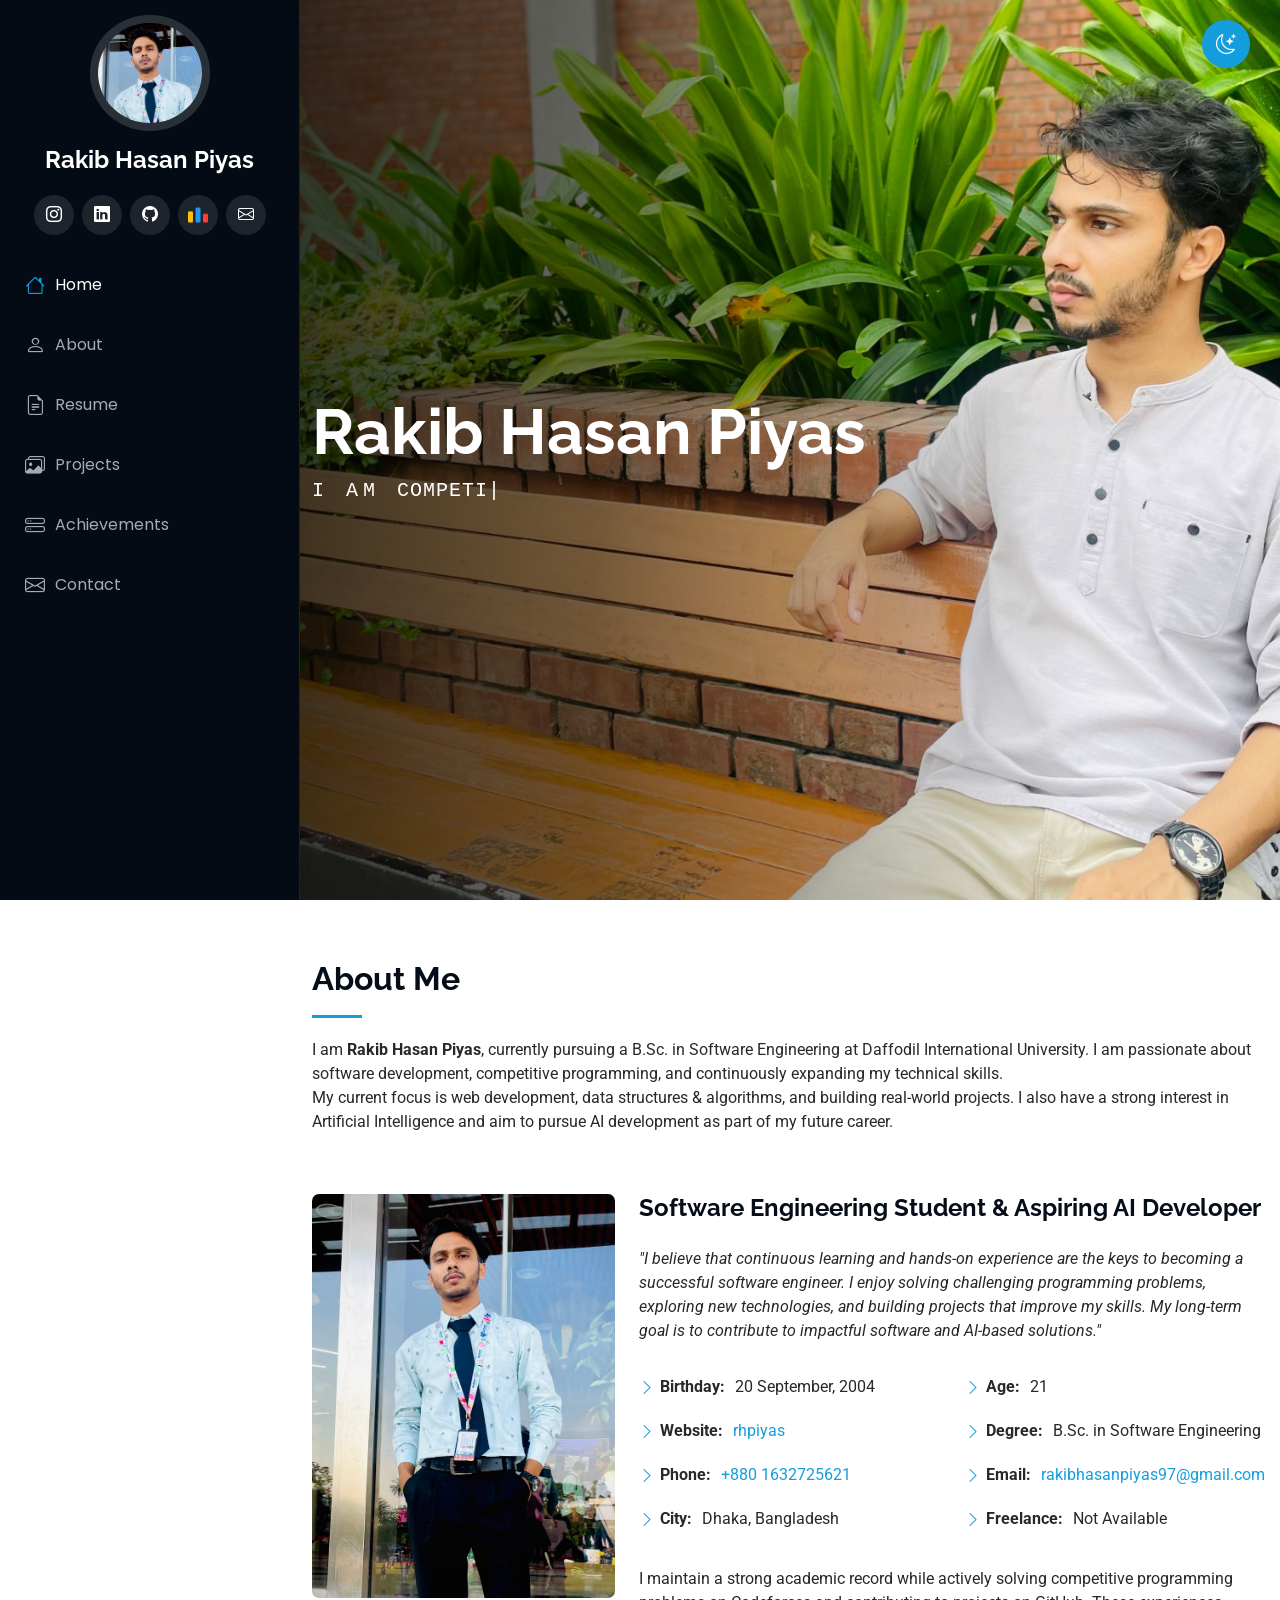
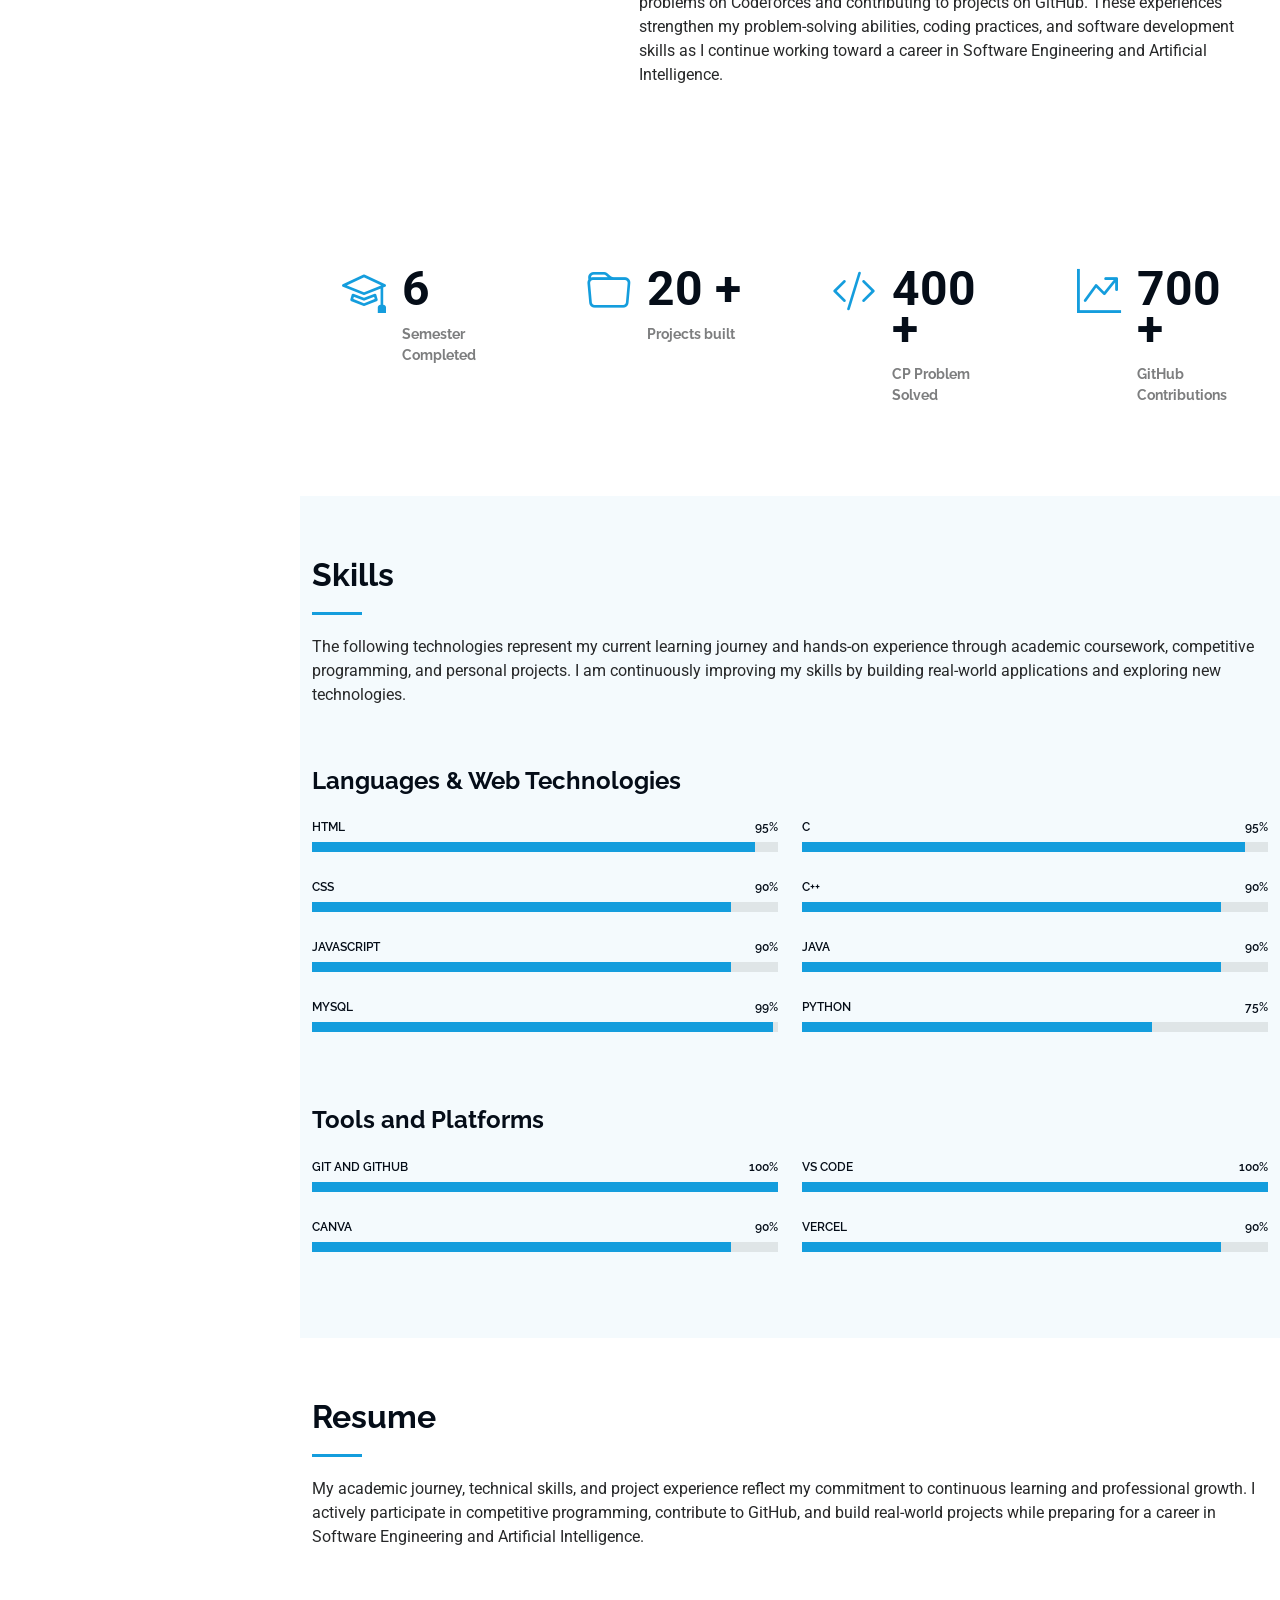
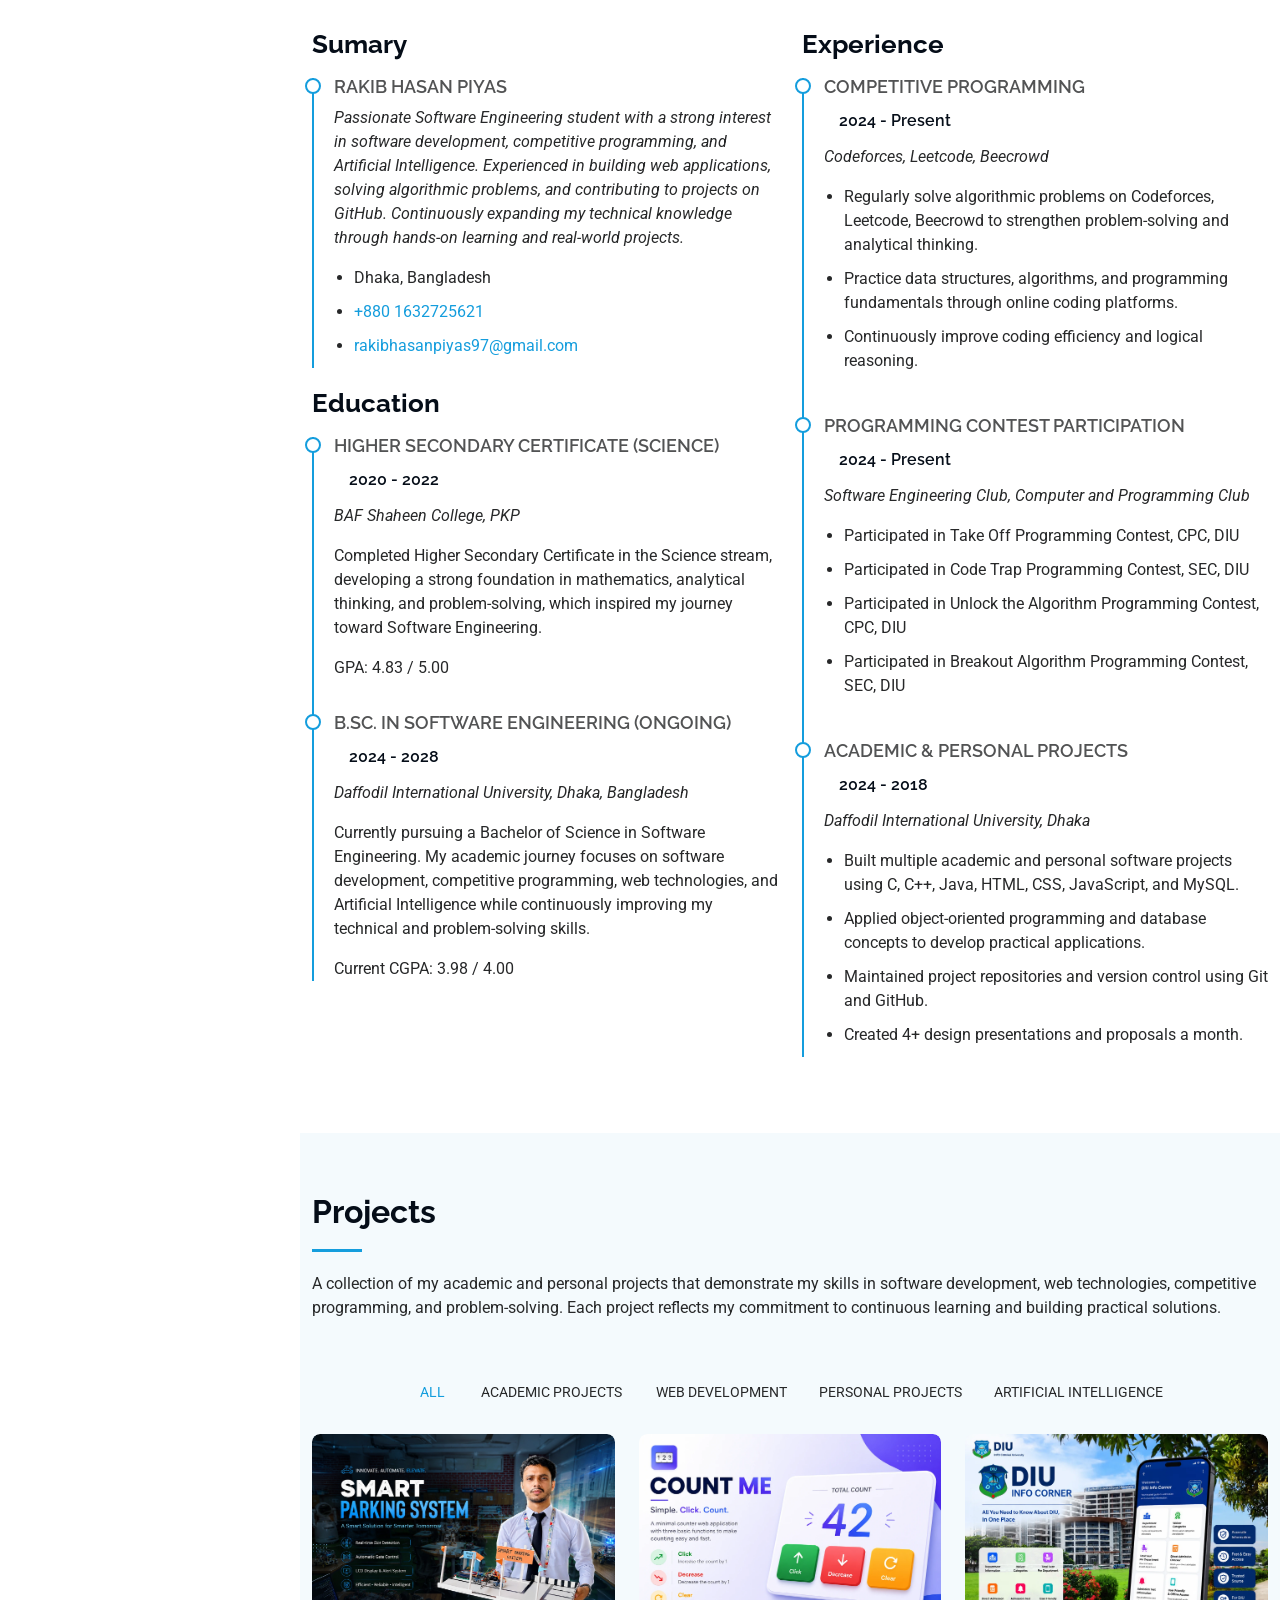
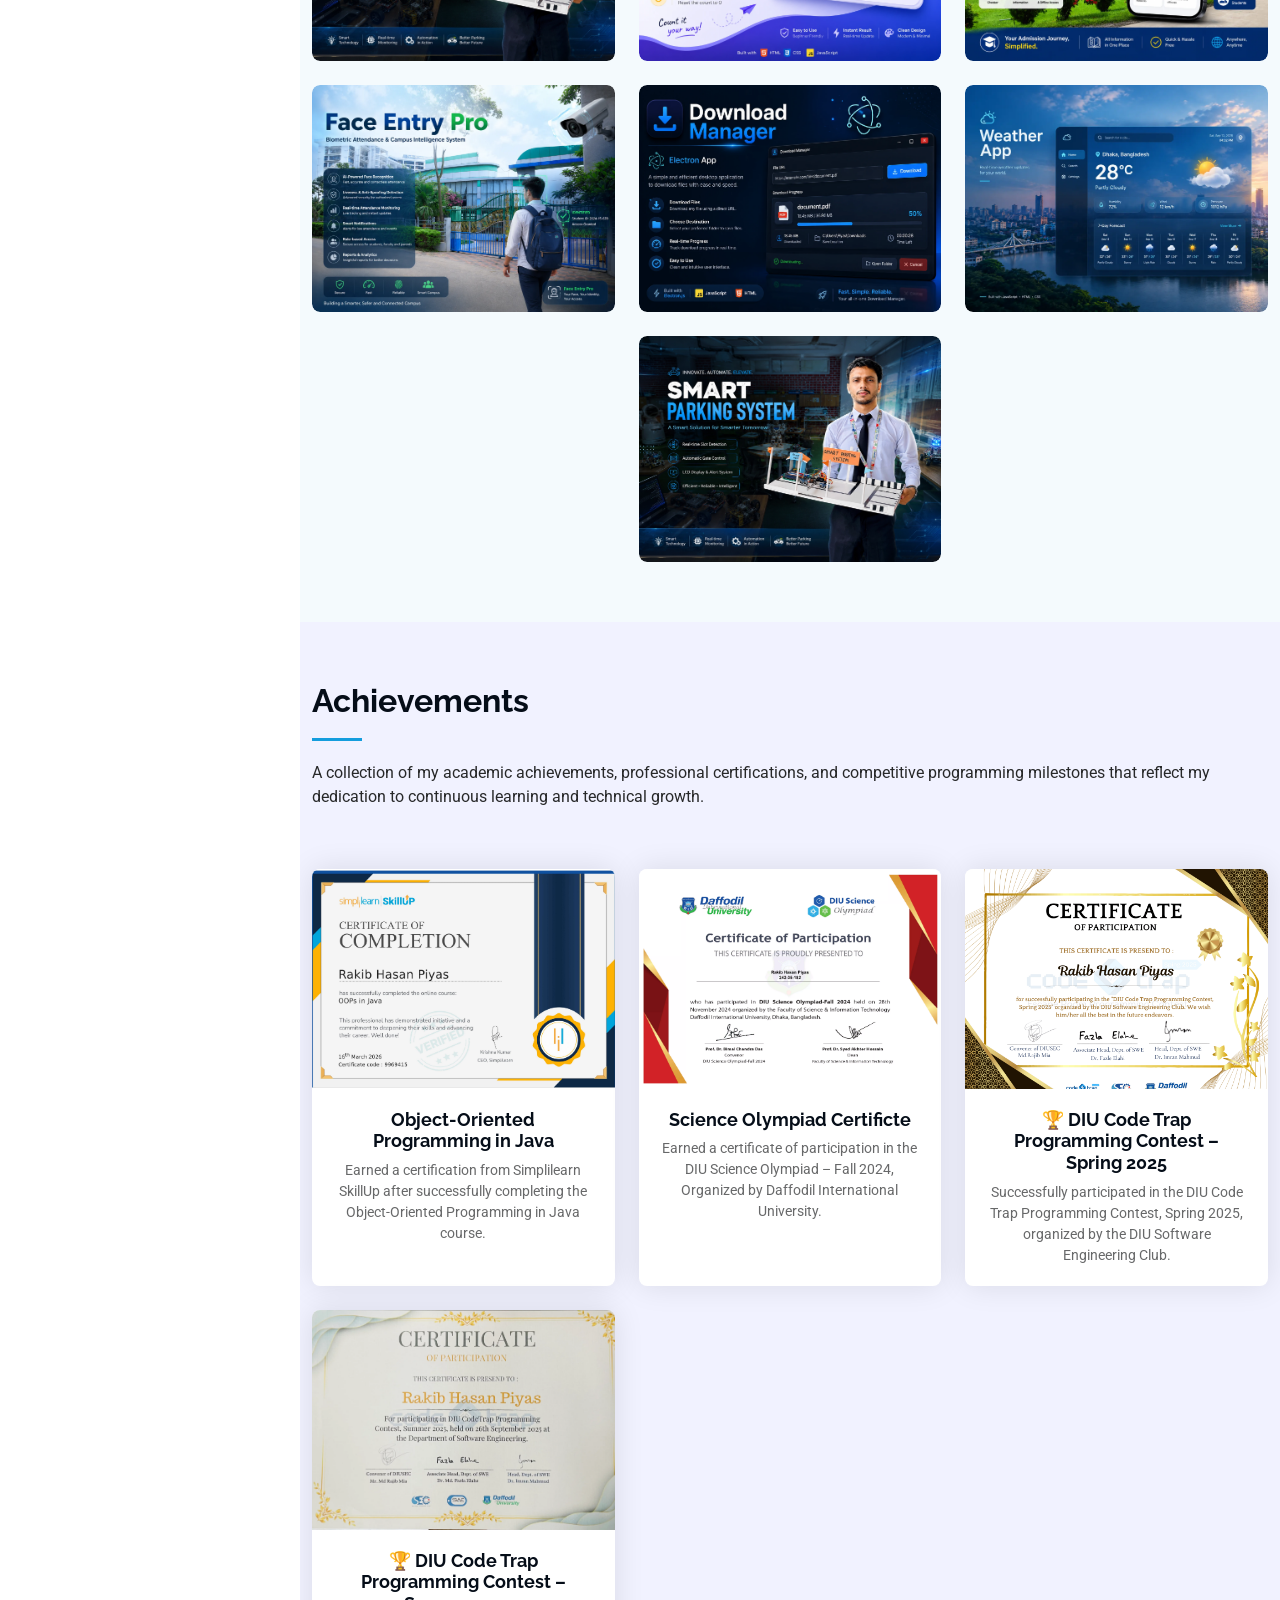
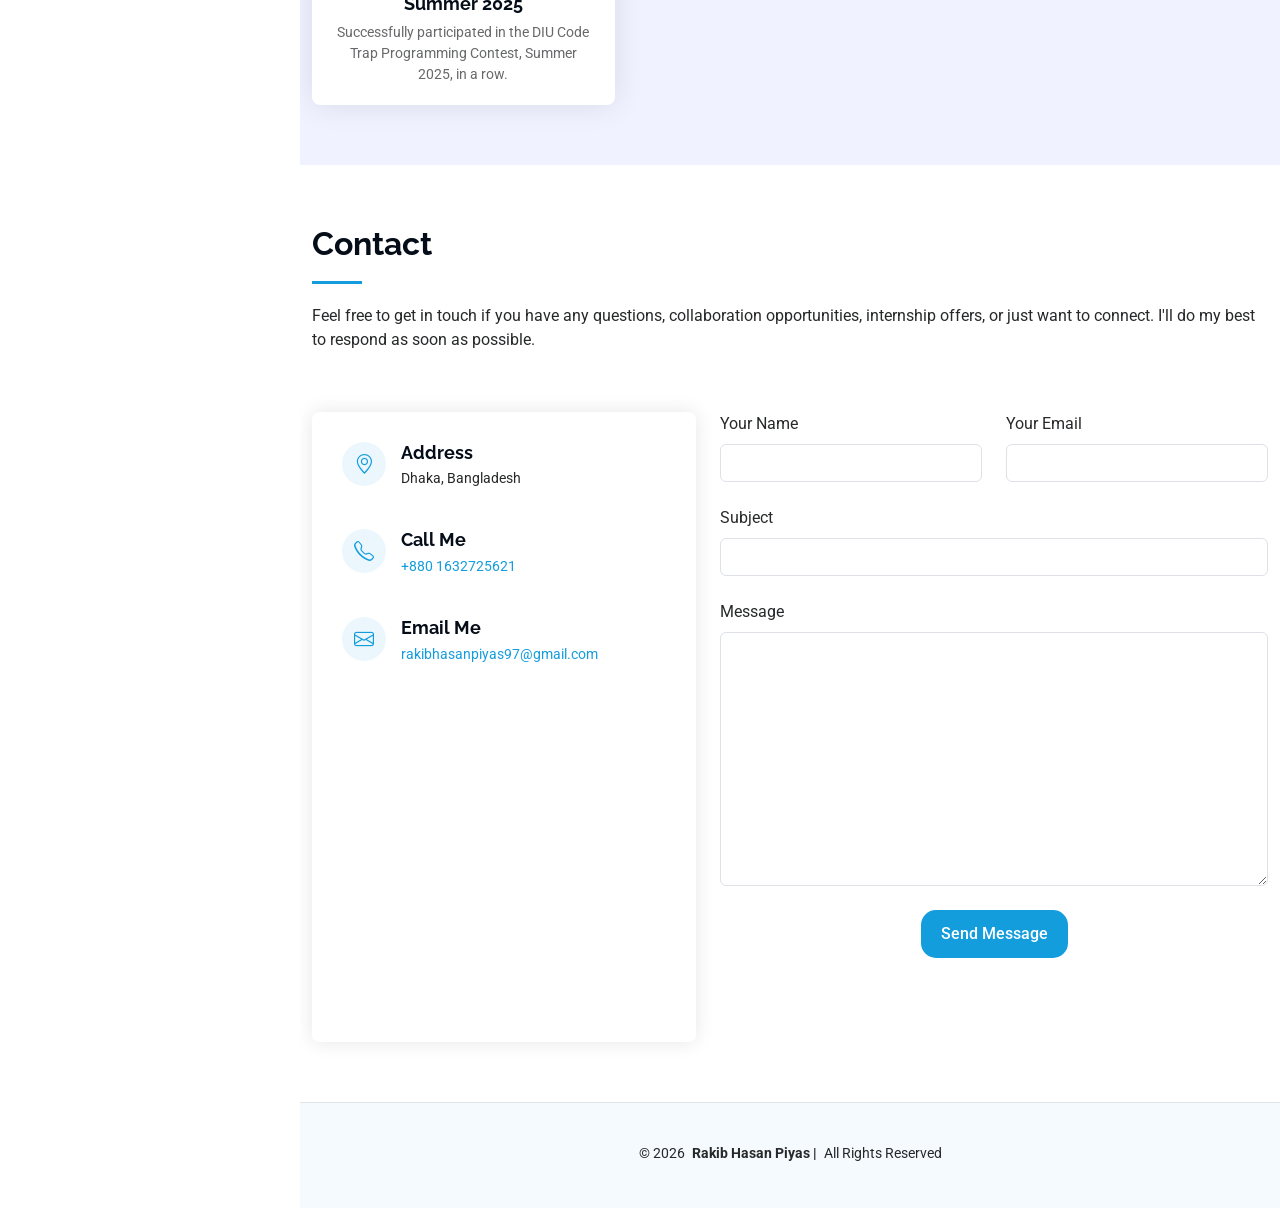
==== index.html @ 320346a6 "Added block for amar pashe project" ====
<!DOCTYPE html>
<html lang="en">

<head>
  <meta charset="utf-8">
  <meta content="width=device-width, initial-scale=1.0" name="viewport">
  <title>Rakib Hasan Piyas</title>
  <meta content="" name="description">
  <meta content="" name="keywords">

  <!-- Favicons -->
  <link href="assets/img/favicon.png" rel="icon">
  <link href="assets/img/apple-touch-icon.png" rel="apple-touch-icon">

  <!-- Fonts -->
  <link href="https://fonts.googleapis.com" rel="preconnect">
  <link href="https://fonts.gstatic.com" rel="preconnect" crossorigin>
  <link href="https://fonts.googleapis.com/css2?family=Roboto:ital,wght@0,100;0,300;0,400;0,500;0,700;0,900;1,100;1,300;1,400;1,500;1,700;1,900&family=Poppins:ital,wght@0,100;0,200;0,300;0,400;0,500;0,600;0,700;0,800;0,900;1,100;1,200;1,300;1,400;1,500;1,600;1,700;1,800;1,900&family=Raleway:ital,wght@0,100;0,200;0,300;0,400;0,500;0,600;0,700;0,800;0,900;1,100;1,200;1,300;1,400;1,500;1,600;1,700;1,800;1,900&display=swap" rel="stylesheet">

  <!-- Vendor CSS Files -->
  <link href="assets/vendor/bootstrap/css/bootstrap.min.css" rel="stylesheet">
  <link href="assets/vendor/bootstrap-icons/bootstrap-icons.css" rel="stylesheet">
  <link href="assets/vendor/aos/aos.css" rel="stylesheet">
  <link href="assets/vendor/glightbox/css/glightbox.min.css" rel="stylesheet">
  <link href="assets/vendor/swiper/swiper-bundle.min.css" rel="stylesheet">

  <!-- Main CSS File -->
  <link href="assets/css/main.css" rel="stylesheet">

  
</head>

<body class="index-page">

  <header id="header" class="header dark-background d-flex flex-column">
    <i class="header-toggle d-xl-none bi bi-list"></i>

    <div class="profile-img">
      <img loading="lazy" src="assets/img/profile-img.jpeg" alt="" class="img-fluid rounded-circle">
    </div>

    <a href="index.html" class="logo d-flex align-items-center justify-content-center">
      <!-- Uncomment the line below if you also wish to use an image logo -->
      <!-- <img loading="lazy" src="assets/img/logo.png" alt=""> -->
      <h1 class="sitename">Rakib Hasan Piyas</h1>
    </a>

    <button id="theme-toggle" title="Toggle dark mode">
      <i class="bi bi-moon-stars"></i>
    </button>



    <div class="social-links text-center">
      <a href="https://www.instagram.com/rhpiyas/" target="_blank" class="instagram"><i class="bi bi-instagram"></i></a>
      <a href="https://www.linkedin.com/in/rhpiyas/" target="_blank" class="linkedin"><i class="bi bi-linkedin"></i></a>
      <a href="https://github.com/rhpiyas" target="_blank" class="github"><i class="bi bi-github"></i></a>
      <a href="https://codeforces.com/profile/rh_piyas" target="_blank" class="codeforces">
        <img loading="lazy" src="assets/icon/codeforces.png" alt="Codeforces" width="20" height="20">
      </a>

      <a href="mailto:rakibhasanpiyas97@gmail.com?subject=Request%20to%20contact%20you%20from%20your%20Portfolio&body=Dear%20Rakib%20Hasan%20Piyas,%0A%0A"
          target="_blank">
          <i class="bi bi-envelope"></i>
      </a>

    </div>

    <nav id="navmenu" class="navmenu">
      <ul>
        <li><a href="#hero" class="active"><i class="bi bi-house navicon"></i>Home</a></li>
        <li><a href="#about"><i class="bi bi-person navicon"></i> About</a></li>
        <li><a href="#resume"><i class="bi bi-file-earmark-text navicon"></i> Resume</a></li>
        <li><a href="#projects"><i class="bi bi-images navicon"></i> Projects</a></li>
        <li><a href="#achievements"><i class="bi bi-hdd-stack navicon"></i> Achievements</a></li>
        <li><a href="#contact"><i class="bi bi-envelope navicon"></i> Contact</a></li>
      </ul>
    </nav>

  </header>

  <main class="main">

    <!-- Hero Section -->
    <section id="hero" class="hero section dark-background">

      <img loading="lazy" src="assets/img/hero-bg.jpeg" alt="" data-aos="fade-in" class="">

      <div class="container" data-aos="fade-up" data-aos-delay="100">
        <h2>Rakib Hasan Piyas</h2>
        <p class="typeSkillData" style="font-size: 20px;">I am <span class="typed" data-typed-items="Student, Competitive Problem Solver, Full-stack Developer, Open Source Enthusiast"></span><span class="typed-cursor typed-cursor--blink" aria-hidden="true"></span><span class="typed-cursor typed-cursor--blink" aria-hidden="true"></span></p>
      </div>

    </section><!-- /Hero Section -->

    <!-- About Section -->
    <section id="about" class="about section">

      <!-- Section Title -->
      <div class="container section-title" data-aos="fade-up">
        <h2>About Me</h2>
        <p>I am <b>Rakib Hasan Piyas</b>, currently pursuing a B.Sc. in Software Engineering at Daffodil International University. 
          I am passionate about software development, competitive programming, and continuously expanding my technical skills.
          <br>
          My current focus is web development, data structures & algorithms, and building real-world projects. 
          I also have a strong interest in Artificial Intelligence and aim to pursue AI development as part of my future career.</p>
      </div><!-- End Section Title -->

      <div class="container" data-aos="fade-up" data-aos-delay="100">

        <div class="row gy-4 justify-content-center">
          <div class="col-lg-4">
            <img loading="lazy" src="assets/img/my-profile-img.jpeg" class="img-fluid imgcus" alt="">
          </div>
          <div class="col-lg-8 content">
            <h2>Software Engineering Student & Aspiring AI Developer</h2>
            <p class="fst-italic py-3">
              "I believe that continuous learning and hands-on experience are the keys to becoming a successful software engineer. 
              I enjoy solving challenging programming problems, exploring new technologies, and building projects that improve my skills. 
              My long-term goal is to contribute to impactful software and AI-based solutions."
            </p>
            <div class="row">
              <div class="col-lg-6">
                <ul>
                  <li><i class="bi bi-chevron-right"></i> <strong>Birthday:</strong> <span>20 September, 2004</span></li>
                  <li><i class="bi bi-chevron-right"></i> <strong>Website:</strong> <span><a href="https://rhpiyas.vercel.app/">rhpiyas</a></span></li>
                  <li>
                    <i class="bi bi-chevron-right"></i> <strong>Phone:</strong>
                      <span>
                      <a href="tel:+8801632725621">+880 1632725621</a>
                      </span>
                  </li>
                  <li><i class="bi bi-chevron-right"></i> <strong>City:</strong> <span>Dhaka, Bangladesh</span></li>
                </ul>
              </div>
              <div class="col-lg-6">
                <ul>
                  <li><i class="bi bi-chevron-right"></i> <strong>Age:</strong> <span>21</span></li>
                  <li><i class="bi bi-chevron-right"></i> <strong>Degree:</strong> <span>B.Sc. in Software Engineering</span></li>
                  <li>
                    <i class="bi bi-chevron-right"></i> <strong>Email:</strong> 
                    <span>
                        <a href="mailto:rakibhasanpiyas97@gmail.com?subject=Request%20to%20contact%20you%20from%20your%20Portfolio&body=Dear%20Rakib%20Hasan%20Piyas,%0A%0A"
                          target="_blank">
                          rakibhasanpiyas97@gmail.com
                        </a>
                    </span>
                  </li>
                  <li><i class="bi bi-chevron-right"></i> <strong>Freelance:</strong> <span>Not Available</span></li>
                </ul>
              </div>
            </div>
            <p class="py-3">
              I maintain a strong academic record while actively solving competitive programming problems on Codeforces and contributing to projects on GitHub. 
              These experiences strengthen my problem-solving abilities, coding practices, and software development skills as I continue working toward a career in Software Engineering and Artificial Intelligence.
            </p>
          </div>
        </div>

      </div>

    </section><!-- /About Section -->

    <!-- Stats Section -->
    <section id="stats" class="stats section">

      <div class="container" data-aos="fade-up" data-aos-delay="100">

        <div class="row gy-4">

          <div class="col-lg-3 col-md-6">
            <div class="stats-item">
              <i class="bi bi-mortarboard"></i>
              <span data-purecounter-start="0" data-purecounter-end="6" data-purecounter-duration="1" class="purecounter"></span>
              <p><strong>Semester Completed</strong></p>
            </div>
          </div><!-- End Stats Item -->

          <div class="col-lg-3 col-md-6">
            <div class="stats-item">
              <i class="bi bi-folder"></i>
              <span data-purecounter-start="0" data-purecounter-end="20" data-purecounter-duration="1" class="purecounter plus"></span>
              <p><strong>Projects built</strong></p>
            </div>
          </div><!-- End Stats Item -->

          <div class="col-lg-3 col-md-6">
            <div class="stats-item">
              <i class="bi bi-code-slash"></i>
              <span data-purecounter-start="0" data-purecounter-end="400" data-purecounter-duration="1" class="purecounter plus"></span>
              <p><strong>CP Problem Solved</strong></p>
            </div>
          </div><!-- End Stats Item -->

          <div class="col-lg-3 col-md-6">
            <div class="stats-item">
              <i class="bi bi-graph-up-arrow"></i>
              <span data-purecounter-start="0" data-purecounter-end="700" data-purecounter-duration="1" class="purecounter plus"></span>
              <p><strong>GitHub Contributions</strong></p>
            </div>
          </div><!-- End Stats Item -->

        </div>

      </div>

    </section><!-- /Stats Section -->

    <!-- Skills Section -->
    <section id="skills" class="skills section light-background">

      <!-- Section Title -->
      <div class="container section-title" data-aos="fade-up">
        <h2>Skills</h2>
        <p>
          The following technologies represent my current learning journey and hands-on experience through 
          academic coursework, competitive programming, and personal projects. 
          I am continuously improving my skills by building real-world applications and exploring new technologies.
        </p>
      </div>
      <!-- End Section Title -->
      
      <!-- Start Skills Item Column 1-->
      
      <div class="container" data-aos="fade-up" data-aos-delay="100">
        
        <div class="row skills-content skills-animation">
          
          <div class="langPiyas">
            <h4><b>Languages & Web Technologies</b></h4>
          </div>

          <div class="col-lg-6">
            <div class="progress">
              <span class="skill"><span>HTML</span> <i class="val">95%</i></span>
              <div class="progress-bar-wrap">
                <div class="progress-bar" role="progressbar" aria-valuenow="95" aria-valuemin="0" aria-valuemax="100"></div>
              </div>
            </div>

            <div class="progress">
              <span class="skill"><span>CSS</span> <i class="val">90%</i></span>
              <div class="progress-bar-wrap">
                <div class="progress-bar" role="progressbar" aria-valuenow="90" aria-valuemin="0" aria-valuemax="100"></div>
              </div>
            </div>

            <div class="progress">
              <span class="skill"><span>JavaScript</span> <i class="val">90%</i></span>
              <div class="progress-bar-wrap">
                <div class="progress-bar" role="progressbar" aria-valuenow="90" aria-valuemin="0" aria-valuemax="100"></div>
              </div>
            </div>

            <div class="progress">
              <span class="skill"><span>MySQL</span> <i class="val">99%</i></span>
              <div class="progress-bar-wrap">
                <div class="progress-bar" role="progressbar" aria-valuenow="99" aria-valuemin="0" aria-valuemax="100"></div>
              </div>
            </div>

          </div>
          <!-- End Skills Item Column 1-->

          <!-- Start Skills Item Column 2-->

          <div class="col-lg-6">

            <div class="progress">
              <span class="skill"><span>C</span> <i class="val">95%</i></span>
              <div class="progress-bar-wrap">
                <div class="progress-bar" role="progressbar" aria-valuenow="95" aria-valuemin="0" aria-valuemax="100"></div>
              </div>
            </div>

            <div class="progress">
              <span class="skill"><span>C++</span> <i class="val">90%</i></span>
              <div class="progress-bar-wrap">
                <div class="progress-bar" role="progressbar" aria-valuenow="90" aria-valuemin="0" aria-valuemax="100"></div>
              </div>
            </div>

            <div class="progress">
              <span class="skill"><span>Java</span> <i class="val">90%</i></span>
              <div class="progress-bar-wrap">
                <div class="progress-bar" role="progressbar" aria-valuenow="90" aria-valuemin="0" aria-valuemax="100"></div>
              </div>
            </div>

            <div class="progress">
              <span class="skill"><span>Python</span> <i class="val">75%</i></span>
              <div class="progress-bar-wrap">
                <div class="progress-bar" role="progressbar" aria-valuenow="75" aria-valuemin="0" aria-valuemax="100"></div>
              </div>
            </div>

          </div>

          <!-- End Skills Item Column 2-->

        </div>

      </div>
      <br><br>

      <!-- Start Tools-->
      
      <!-- Column 1-->

      <div class="container" data-aos="fade-up" data-aos-delay="100">
        
        <div class="row skills-content skills-animation">
          
          <div class="langPiyas">
            <h4><b>Tools and Platforms</b></h4>
          </div>

          <div class="col-lg-6">
            <div class="progress">
              <span class="skill"><span>Git and GitHub</span> <i class="val">100%</i></span>
              <div class="progress-bar-wrap">
                <div class="progress-bar" role="progressbar" aria-valuenow="100" aria-valuemin="0" aria-valuemax="100"></div>
              </div>
            </div>

            <div class="progress">
              <span class="skill"><span>Canva</span> <i class="val">90%</i></span>
              <div class="progress-bar-wrap">
                <div class="progress-bar" role="progressbar" aria-valuenow="90" aria-valuemin="0" aria-valuemax="100"></div>
              </div>
            </div>

          </div>
          <!-- End Column 1-->

          <!-- Starts Column 2-->
          <div class="col-lg-6">

            <div class="progress">
              <span class="skill"><span>VS Code</span> <i class="val">100%</i></span>
              <div class="progress-bar-wrap">
                <div class="progress-bar" role="progressbar" aria-valuenow="100" aria-valuemin="0" aria-valuemax="100"></div>
              </div>
            </div>

            <div class="progress">
              <span class="skill"><span>Vercel</span> <i class="val">90%</i></span>
              <div class="progress-bar-wrap">
                <div class="progress-bar" role="progressbar" aria-valuenow="90" aria-valuemin="0" aria-valuemax="100"></div>
              </div>
            </div>

          </div>
          <!-- Ends Column 2-->

        <!-- Ends Tools-->

    </section>
    <!-- Ends Skills Section -->

    <!-- Resume Section -->
    <section id="resume" class="resume section">

      <!-- Section Title -->
      <div class="container section-title" data-aos="fade-up">
        <h2>Resume</h2>
        <p>
          My academic journey, technical skills, and project experience reflect my commitment to continuous learning and professional growth. 
          I actively participate in competitive programming, contribute to GitHub, and build real-world projects 
          while preparing for a career in Software Engineering and Artificial Intelligence.
        </p>
      </div><!-- End Section Title -->

      <div class="container">

        <div class="row">

          <div class="col-lg-6" data-aos="fade-up" data-aos-delay="100">
            <h3 class="resume-title">Sumary</h3>

            <div class="resume-item pb-0">
              <h4>Rakib Hasan Piyas</h4>
              <p><em>
                Passionate Software Engineering student with a strong interest in software development, competitive programming, and Artificial Intelligence. 
                Experienced in building web applications, solving algorithmic problems, and contributing to projects on GitHub. 
                Continuously expanding my technical knowledge through hands-on learning and real-world projects.
              </em></p>
              <ul>
                <li>Dhaka, Bangladesh</li>
                <li><a href="tel:+8801632725621">+880 1632725621</a></li>
                <li>
                  <a href="mailto:rakibhasanpiyas97@gmail.com?subject=Request%20to%20contact%20you%20from%20your%20Portfolio&body=Dear%20Rakib%20Hasan%20Piyas,%0A%0A"
                          target="_blank">
                          rakibhasanpiyas97@gmail.com
                  </a>
                </li>
              </ul>
            </div><!-- Edn Resume Item -->

            <h3 class="resume-title">Education</h3>
            <div class="resume-item">
              <h4>Higher Secondary Certificate (Science)</h4>
              <h5>2020 - 2022</h5>
              <p><em>BAF Shaheen College, PKP</em></p>
              <p>Completed Higher Secondary Certificate in the Science stream, developing a strong foundation in mathematics, 
                analytical thinking, and problem-solving, which inspired my journey toward Software Engineering.
              </p>
              <p>
                GPA: 4.83 / 5.00
              </p>
            </div>
            <!-- Edn Resume Item -->

            <div class="resume-item">
              <h4>B.Sc. in Software Engineering (Ongoing)</h4>
              <h5>2024 - 2028</h5>
              <p><em>Daffodil International University, Dhaka, Bangladesh</em></p>
              <p>
                Currently pursuing a Bachelor of Science in Software Engineering. 
                My academic journey focuses on software development, competitive programming, web technologies, 
                and Artificial Intelligence while continuously improving my technical and problem-solving skills.
              </p>
              <p>
                Current CGPA: 3.98 / 4.00
              </p>
            </div><!-- Edn Resume Item -->

          </div>

          <div class="col-lg-6" data-aos="fade-up" data-aos-delay="200">
            <h3 class="resume-title">Experience</h3>
            <div class="resume-item">
              <h4>Competitive Programming</h4>
              <h5>2024 - Present</h5>
              <p><em>Codeforces, Leetcode, Beecrowd</em></p>
              <ul>
                <li>Regularly solve algorithmic problems on Codeforces, Leetcode, Beecrowd to strengthen problem-solving and analytical thinking.</li>
                <li>Practice data structures, algorithms, and programming fundamentals through online coding platforms.</li>
                <li>Continuously improve coding efficiency and logical reasoning.</li>
              </ul>
            </div><!-- Edn Resume Item -->

            <div class="resume-item">
              <h4>Programming Contest Participation</h4>
              <h5>2024 - Present</h5>
              <p><em>Software Engineering Club, Computer and Programming Club</em></p>

              <ul>
                <li>Participated in Take Off Programming Contest, CPC, DIU</li>
                <li>Participated in Code Trap Programming Contest, SEC, DIU</li>
                <li>Participated in Unlock the Algorithm Programming Contest, CPC, DIU</li>
                <li>Participated in Breakout Algorithm Programming Contest, SEC, DIU</li>
              </ul>
            </div>

            <div class="resume-item">
              <h4>Academic & Personal Projects</h4>
              <h5>2024 - 2018</h5>
              <p><em>Daffodil International University, Dhaka</em></p>
              <ul>
                <li>Built multiple academic and personal software projects using C, C++, Java, HTML, CSS, JavaScript, and MySQL.</li>
                <li>Applied object-oriented programming and database concepts to develop practical applications.</li>
                <li>Maintained project repositories and version control using Git and GitHub.</li>
                <li>Created 4+ design presentations and proposals a month.</li>
              </ul>
            </div><!-- Edn Resume Item -->

          </div>

        </div>

      </div>

    </section><!-- /Resume Section -->

    <!-- Portfolio Section -->
    <section id="projects" class="portfolio section light-background">

      <!-- Section Title -->
      <div class="container section-title" data-aos="fade-up">
        <h2>Projects</h2>
        <p>
          A collection of my academic and personal projects that demonstrate my skills in software development, 
          web technologies, competitive programming, and problem-solving. 
          Each project reflects my commitment to continuous learning and building practical solutions.
        </p>
      </div><!-- End Section Title -->

      <div class="container">

        <div class="isotope-layout" data-default-filter="*" data-layout="masonry" data-sort="original-order">

          <ul class="portfolio-filters isotope-filters" data-aos="fade-up" data-aos-delay="100">
            <li data-filter="*" class="filter-active proj" style="padding: 3px 7px;">All</li>
            <li data-filter=".filter-academic" class="proj" style="padding: 3px 5px;">Academic Projects</li>
            <li data-filter=".filter-web" class="proj" style="padding: 3px 5px;">Web Development</li>
            <li data-filter=".filter-personal" class="proj" style="padding: 5px 3px;">Personal Projects</li>
            <li data-filter=".filter-ai" class="proj" style="padding: 3px 5px;">Artificial Intelligence</li>
          </ul><!-- End Portfolio Filters -->

          <div class="row gy-4 isotope-container" data-aos="fade-up" data-aos-delay="200">

            <div class="col-lg-4 col-md-6 portfolio-item isotope-item filter-academic">
              <div class="portfolio-content h-100">
                <img loading="lazy" src="assets/img/portfolio/smart-parking/smart-parking1.webp" alt="Smart Parking System" class="img-fluid" alt="">
                <div class="portfolio-info">
                  <h4>Smart Parking System</h4>
                  <p>An Arduino-based smart parking system that detects available spaces and automates vehicle entry.</p>
                  <a href="assets/img/portfolio/smart-parking/smart-parking1.webp" alt="Smart Parking System" title="Smart Parking System" data-gallery="portfolio-gallery-app" class="glightbox preview-link"><i class="bi bi-zoom-in"></i></a>
                  <a href="smart-parking-system.html" title="More Details" class="details-link"><i class="bi bi-link-45deg"></i></a>
                </div>
              </div>
            </div><!-- End Portfolio Item Smart parking system-->

            <div class="col-lg-4 col-md-6 portfolio-item isotope-item filter-web">
              <div class="portfolio-content h-100">
                <img loading="lazy" src="assets/img/portfolio/count-me/count-me1.webp" alt="Count Me" class="img-fluid" alt="">
                <div class="portfolio-info">
                  <h4>Count Me</h4>
                  <p>A basic counter web application featuring Click, Decrease, and Clear actions.</p>
                  <a href="assets/img/portfolio/count-me/count-me1.webp" alt="Count Me" title="Count Me" data-gallery="portfolio-gallery-product" class="glightbox preview-link"><i class="bi bi-zoom-in"></i></a>
                  <a href="count-me.html" title="More Details" class="details-link"><i class="bi bi-link-45deg"></i></a>
                </div>
              </div>
            </div><!-- End Portfolio Item Count me-->

            <div class="col-lg-4 col-md-6 portfolio-item isotope-item filter-academic">
              <div class="portfolio-content h-100">
                <img loading="lazy" src="assets/img/portfolio/diu-info-corner/diu-info-corner1.webp" alt="DIU Info Corner" class="img-fluid" alt="">
                <div class="portfolio-info">
                  <h4>DIU Info Corner</h4>
                  <p>A smart platform that provides all essential DIU information in one place.</p>
                  <a href="assets/img/portfolio/diu-info-corner/diu-info-corner1.webp" alt="DIU Info Corner" title="DIU Info Corner" data-gallery="portfolio-gallery-branding" class="glightbox preview-link"><i class="bi bi-zoom-in"></i></a>
                  <a href="diu-info-corner.html" title="More Details" class="details-link"><i class="bi bi-link-45deg"></i></a>
                </div>
              </div>
            </div><!-- End Portfolio Item DIU Info Corner -->

            <div class="col-lg-4 col-md-6 portfolio-item isotope-item filter-academic">
              <div class="portfolio-content h-100">
                <img loading="lazy" src="assets/img/portfolio/face-entry-pro/face-entry-pro1.webp" alt="Face Entry Pro" class="img-fluid" alt="">
                <div class="portfolio-info">
                  <h4>Face Entry Pro</h4>
                  <p>AI-Powered Biometric Attendance & Campus Security System.</p>
                  <a href="assets/img/portfolio/face-entry-pro/face-entry-pro1.webp" alt="Face Entry Pro" title="Face Entry Pro" data-gallery="portfolio-gallery-branding" class="glightbox preview-link"><i class="bi bi-zoom-in"></i></a>
                  <a href="face-entry-pro.html" title="More Details" class="details-link"><i class="bi bi-link-45deg"></i></a>
                </div>
              </div>
            </div><!-- End Portfolio Item DIU Info Corner -->


            <div class="col-lg-4 col-md-6 portfolio-item isotope-item filter-academic">
              <div class="portfolio-content h-100">
                <img loading="lazy" src="assets/img/portfolio/download-manager/download-manager1.webp" alt="Download Manager" class="img-fluid" alt="">
                <div class="portfolio-info">
                  <h4>Download Manager</h4>
                  <p>A desktop-based Download Manager <br> built with Electron.js</p>
                  <a href="assets/img/portfolio/download-manager/download-manager1.webp" title="Download Manager" alt="Download Manager" data-gallery="portfolio-gallery-branding" class="glightbox preview-link"><i class="bi bi-zoom-in"></i></a>
                  <a href="download-manager.html" title="More Details" class="details-link"><i class="bi bi-link-45deg"></i></a>
                </div>
              </div>
            </div><!-- End Portfolio Item Download manager -->


            <div class="col-lg-4 col-md-6 portfolio-item isotope-item filter-web">
              <div class="portfolio-content h-100">
                <img loading="lazy" src="assets/img/portfolio/weather-app/weather-app-1.webp" alt="Weather App" class="img-fluid" alt="">
                <div class="portfolio-info">
                  <h4>Amar Weather</h4>
                  <p>A JavaScript-based weather app that displays real-time weather data based on the user’s location.</p>
                  <a href="assets/img/portfolio/weather-app/weather-app-1.webp" title="Amar Weather : A JavaScript-based weather app that displays real-time weather data based on the user’s location." alt="Weather App" data-gallery="portfolio-gallery-branding" class="glightbox preview-link"><i class="bi bi-zoom-in"></i></a>
                  <a href="weather-app.html" title="More Details" class="details-link"><i class="bi bi-link-45deg"></i></a>
                </div>
              </div>
            </div><!-- End Portfolio Item Weather App -->

            
            <div class="col-lg-4 col-md-6 portfolio-item isotope-item filter-academic">
              <div class="portfolio-content h-100">
                <img loading="lazy" src="assets/img/portfolio/smart-parking/smart-parking1.webp" alt="Smart Parking System" class="img-fluid" alt="">
                <div class="portfolio-info">
                  <h4>Smart Parking System</h4>
                  <p>An Arduino-based smart parking system that detects available spaces and automates vehicle entry.</p>
                  <a href="assets/img/portfolio/smart-parking/smart-parking1.webp" alt="Smart Parking System" title="Smart Parking System" data-gallery="portfolio-gallery-app" class="glightbox preview-link"><i class="bi bi-zoom-in"></i></a>
                  <a href="smart-parking-system.html" title="More Details" class="details-link"><i class="bi bi-link-45deg"></i></a>
                </div>
              </div>
            </div><!-- End Portfolio Item Smart parking system-->

            

          </div><!-- End Portfolio Container -->

        </div>

      </div>

    </section><!-- /Portfolio Section -->



    <!-- Achievements Section -->
  <section id="achievements" class="achievements section">

    <!-- Section Title -->
    <div class="container section-title" data-aos="fade-up">
      <h2>Achievements</h2>
      <p>
      A collection of my academic achievements, professional certifications, 
      and competitive programming milestones that reflect my dedication to continuous learning and technical growth.
      </p>
    </div><!-- End Section Title -->

    <div class="container">
      <div class="row gy-4">

        <div class="col-lg-4 col-md-6" data-aos="fade-up" data-aos-delay="100">
          <div class="achievement-item h-100">
            <img loading="lazy" src="assets/img/achievements/OOP Certificate.webp" class="img-fluid" alt="OOP Certificate">
            <div class="achievement-info">
              <h4>Object-Oriented Programming in Java</h4>
              <p>
                Earned a certification from Simplilearn SkillUp after successfully completing the Object-Oriented Programming in Java course.
              </p>
            </div>
          </div>
        </div><!-- End Achievement Item -->


        <div class="col-lg-4 col-md-6" data-aos="fade-up" data-aos-delay="100">
          <div class="achievement-item h-100">
            <img loading="lazy" src="assets/img/achievements/science-olympiad.webp" class="img-fluid" alt="Science Olympiad">
            <div class="achievement-info">
              <h4>Science Olympiad Certificte</h4>
              <p>
                Earned a certificate of participation in the DIU Science Olympiad – Fall 2024, <br> Organized by Daffodil International University.
              </p>
            </div>
          </div>
        </div><!-- End Achievement Item -->

        <div class="col-lg-4 col-md-6" data-aos="fade-up" data-aos-delay="100">
          <div class="achievement-item h-100">
            <img loading="lazy" src="assets/img/achievements/codetrap-spring25.png" class="img-fluid" alt="Code Trap">
            <div class="achievement-info">
              <h4>🏆 DIU Code Trap Programming Contest – Spring 2025</h4>
              <p>
                Successfully participated in the DIU Code Trap Programming Contest, Spring 2025, 
                organized by the DIU Software Engineering Club.
              </p>
            </div>
          </div>
        </div><!-- End Achievement Item -->


        <div class="col-lg-4 col-md-6" data-aos="fade-up" data-aos-delay="100">
          <div class="achievement-item h-100">
            <img loading="lazy" src="assets/img/achievements/codetrap-summer25.webp" class="img-fluid" alt="Code Trap">
            <div class="achievement-info">
              <h4>🏆 DIU Code Trap Programming Contest – Summer 2025</h4>
              <p>
                Successfully participated in the DIU Code Trap Programming Contest, Summer 2025, 
                in a row.
              </p>
            </div>
          </div>
        </div><!-- End Achievement Item -->


        

        

      </div>
    </div>

  </section><!-- /Achievements Section -->







    <!-- Contact Section -->
    <section id="contact" class="contact section">

      <!-- Section Title -->
      <div class="container section-title" data-aos="fade-up">
        <h2>Contact</h2>
        <p>
          Feel free to get in touch if you have any questions, collaboration opportunities, internship offers, 
          or just want to connect. I'll do my best to respond as soon as possible.
        </p>
      </div><!-- End Section Title -->

      <div class="container" data-aos="fade-up" data-aos-delay="100">

        <div class="row gy-4">

          <div class="col-lg-5">

            <div class="info-wrap imgcus">
              <div class="info-item d-flex" data-aos="fade-up" data-aos-delay="200">
                <i class="bi bi-geo-alt flex-shrink-0"></i>
                <div>
                  <h3>Address</h3>
                  <p>Dhaka, Bangladesh</p>
                </div>
              </div><!-- End Info Item -->

              <div class="info-item d-flex" data-aos="fade-up" data-aos-delay="300">
                <i class="bi bi-telephone flex-shrink-0"></i>
                <div>
                  <h3>Call Me</h3>
                  <p>
                    <span>
                      <a href="tel:+8801632725621">+880 1632725621</a>
                    </span>
                  </p>
                </div>
              </div><!-- End Info Item -->

              <div class="info-item d-flex" data-aos="fade-up" data-aos-delay="400">
                <i class="bi bi-envelope flex-shrink-0"></i>
                <div>
                  <h3>Email Me</h3>
                  <p>
                    <a href="mailto:rakibhasanpiyas97@gmail.com?subject=Request%20to%20contact%20you%20from%20your%20Portfolio&body=Dear%20Rakib%20Hasan%20Piyas,%0A%0A"
                          target="_blank">
                          rakibhasanpiyas97@gmail.com
                    </a>
                  </p>
                </div>
              </div><!-- End Info Item -->
              <iframe class="imgcus" src="https://www.google.com/maps/embed?pb=!1m18!1m12!1m3!1d870.498140145332!2d90.32128575475808!3d23.880605159975875!2m3!1f0!2f0!3f0!3m2!1i1024!2i768!4f13.1!3m3!1m2!1s0x3755c3005b676383%3A0x6782fb0b7c077b!2sYKSG-2!5e1!3m2!1sen!2sbd!4v1783801709457!5m2!1sen!2sbd" width="400" height="300" style="border:0;" allowfullscreen="" loading="lazy" referrerpolicy="strict-origin-when-cross-origin"></iframe>
            </div>
          </div>

          <div class="col-lg-7">
            <form action="https://formsubmit.co/rakibhasanpiyas97@gmail.com" method="POST" data-aos="fade-up" data-aos-delay="200">

              <!-- Hidden Inputs -->
              <input type="hidden" name="_captcha" value="false">
              <input type="hidden" name="_subject" value="New Portfolio Contact Message">
              <input type="hidden" name="_template" value="table">
              <input type="hidden" name="_next" value="https://rhpiyas.vercel.app/thank-you.html">
              <input type="text" name="_honey" style="display:none">
              
              <div class="row gy-4">

                <div class="col-md-6">
                  <label for="name-field" class="pb-2">Your Name</label>
                  <input type="text" name="name" id="name-field" class="form-control" required="">
                </div>

                <div class="col-md-6">
                  <label for="email-field" class="pb-2">Your Email</label>
                  <input type="email" class="form-control" name="email" id="email-field" required="">
                </div>

                <div class="col-md-12">
                  <label for="subject-field" class="pb-2">Subject</label>
                  <input type="text" class="form-control" name="subject" id="subject-field" required="">
                </div>

                <div class="col-md-12">
                  <label for="message-field" class="pb-2">Message</label>
                  <textarea  class="form-control" name="message" rows="10" id="message-field" required=""></textarea>
                </div>

                <div class="col-md-12 text-center">
                  <button type="submit">Send Message</button>
                </div>

              </div>
            </form>
          </div><!-- End Contact Form -->

        </div>

      </div>

    </section><!-- /Contact Section -->

  </main>

  <footer id="footer" class="footer position-relative light-background">

    <div class="container">
      <div class="copyright text-center ">
        <p>© <span>2026</span> <strong class="px-1 sitename">Rakib Hasan Piyas  | </strong> <span>All Rights Reserved</span></p>
      </div>
      <div class="credits">
        
         
      </div>
    </div>

  </footer>

  <!-- Scroll Top -->
  <a href="#" id="scroll-top" class="scroll-top d-flex align-items-center justify-content-center"><i class="bi bi-arrow-up-short"></i></a>

  <!-- Preloader -->
  <div id="preloader"></div>

  <!-- Vendor JS Files -->
  <script src="assets/vendor/bootstrap/js/bootstrap.bundle.min.js"></script>
  <script src="assets/vendor/php-email-form/validate.js"></script>
  <script src="assets/vendor/aos/aos.js"></script>
  <script src="assets/vendor/typed.js/typed.umd.js"></script>
  <script src="assets/vendor/purecounter/purecounter_vanilla.js"></script>
  <script src="assets/vendor/waypoints/noframework.waypoints.js"></script>
  <script src="assets/vendor/glightbox/js/glightbox.min.js"></script>
  <script src="assets/vendor/imagesloaded/imagesloaded.pkgd.min.js"></script>
  <script src="assets/vendor/isotope-layout/isotope.pkgd.min.js"></script>
  <script src="assets/vendor/swiper/swiper-bundle.min.js"></script>

  <!-- Main JS File -->
  <script src="assets/js/main.js"></script>

</body>

</html>
---- assets/css/main.css ----
/**
* Template Name: iPortfolio
* Template URL: https://bootstrapmade.com/iportfolio-bootstrap-portfolio-websites-template/
* Updated: Jun 29 2024 with Bootstrap v5.3.3
* Author: BootstrapMade.com
* License: https://bootstrapmade.com/license/
*/

/*--------------------------------------------------------------
# Font & Color Variables
# Help: https://bootstrapmade.com/color-system/
--------------------------------------------------------------*/
/* Fonts */
:root {
  --default-font: "Roboto",  system-ui, -apple-system, "Segoe UI", Roboto, "Helvetica Neue", Arial, "Noto Sans", "Liberation Sans", sans-serif, "Apple Color Emoji", "Segoe UI Emoji", "Segoe UI Symbol", "Noto Color Emoji";
  --heading-font: "Raleway",  sans-serif;
  --nav-font: "Poppins",  sans-serif;
}

/* Global Colors - The following color variables are used throughout the website. Updating them here will change the color scheme of the entire website */
:root { 
  --background-color: #ffffff; /* Background color for the entire website, including individual sections */
  --default-color: #272829; /* Default color used for the majority of the text content across the entire website */
  --heading-color: #050d18; /* Color for headings, subheadings and title throughout the website */
  --accent-color: #149ddd; /* Accent color that represents your brand on the website. It's used for buttons, links, and other elements that need to stand out */
  --surface-color: #ffffff; /* The surface color is used as a background of boxed elements within sections, such as cards, icon boxes, or other elements that require a visual separation from the global background. */
  --contrast-color: #ffffff; /* Contrast color for text, ensuring readability against backgrounds of accent, heading, or default colors. */
}

/* Nav Menu Colors - The following color variables are used specifically for the navigation menu. They are separate from the global colors to allow for more customization options */
:root {
  --nav-color: #a8a9b4;  /* The default color of the main navmenu links */
  --nav-hover-color: #ffffff; /* Applied to main navmenu links when they are hovered over or active */
  --nav-mobile-background-color: #040b14; /* Used as the background color for mobile navigation menu */
  --nav-dropdown-background-color: #040b14; /* Used as the background color for dropdown items that appear when hovering over primary navigation items */
  --nav-dropdown-color: #a8a9b4; /* Used for navigation links of the dropdown items in the navigation menu. */
  --nav-dropdown-hover-color: #ffffff; /* Similar to --nav-hover-color, this color is applied to dropdown navigation links when they are hovered over. */
}

/* Color Presets - These classes override global colors when applied to any section or element, providing reuse of the sam color scheme. */

.light-background {
  --background-color: #f4fafd;
  --surface-color: #ffffff;
}

.dark-background {
  --background-color: #040b14;
  --default-color: #ffffff;
  --heading-color: #ffffff;
  --surface-color: #151f2b;
  --contrast-color: #ffffff;
}

/* Smooth scroll */
:root {
  scroll-behavior: smooth;
}

/*--------------------------------------------------------------
# General Styling & Shared Classes
--------------------------------------------------------------*/
body {
  color: var(--default-color);
  background-color: var(--background-color);
  font-family: var(--default-font);
  overflow-x: hidden;
}

a {
  color: var(--accent-color);
  text-decoration: none;
  transition: 0.3s;
}

a:hover {
  color: color-mix(in srgb, var(--accent-color), transparent 25%);
  text-decoration: none;
}

h1,
h2,
h3,
h4,
h5,
h6 {
  color: var(--heading-color);
  font-family: var(--heading-font);
}

/* PHP Email Form Messages
------------------------------*/
.php-email-form .error-message {
  display: none;
  background: #df1529;
  color: #ffffff;
  text-align: left;
  padding: 15px;
  margin-bottom: 24px;
  font-weight: 600;
}

.php-email-form .sent-message {
  display: none;
  color: #ffffff;
  background: #059652;
  text-align: center;
  padding: 15px;
  margin-bottom: 24px;
  font-weight: 600;
}

.php-email-form .loading {
  display: none;
  background: var(--surface-color);
  text-align: center;
  padding: 15px;
  margin-bottom: 24px;
}

.php-email-form .loading:before {
  content: "";
  display: inline-block;
  border-radius: 50%;
  width: 24px;
  height: 24px;
  margin: 0 10px -6px 0;
  border: 3px solid var(--accent-color);
  border-top-color: var(--surface-color);
  animation: php-email-form-loading 1s linear infinite;
}

@keyframes php-email-form-loading {
  0% {
    transform: rotate(0deg);
  }

  100% {
    transform: rotate(360deg);
  }
}

/*--------------------------------------------------------------
# Global Header
--------------------------------------------------------------*/
.header {
  color: var(--default-color);
  background-color: var(--background-color);
  position: fixed;
  top: 0;
  left: 0;
  bottom: 0;
  padding: 0 15px;
  width: 300px;
  transition: all ease-in-out 0.3s;
  overflow-y: auto;
  z-index: 997;
  border-right: 1px solid color-mix(in srgb, var(--default-color), transparent 90%);
}

.header .profile-img img {
  margin: 15px auto;
  display: block;
  width: 120px;
  border: 8px solid color-mix(in srgb, var(--default-color), transparent 85%);
}

.header .logo {
  line-height: 1;
  margin-bottom: 15px;
}

.header .logo img {
  max-height: 32px;
  margin-right: 8px;
}

.header .logo h1 {
  font-size: 24px;
  margin: 0;
  font-weight: 700;
  color: var(--heading-color);
}

.header .social-links {
  margin: 0 0 20px 0;
}

.header .social-links a {
  font-size: 16px;
  display: inline-flex;
  align-items: center;
  justify-content: center;
  background: color-mix(in srgb, var(--default-color), transparent 90%);
  color: var(--default-color);
  margin: 0 2px;
  border-radius: 50%;
  text-align: center;
  width: 40px;
  height: 40px;
  transition: 0.3s;
}

.header .social-links a:hover {
  color: var(--contrast-color);
  background: var(--accent-color);
}

@media (min-width: 1200px) {

  .header~main,
  .header~#footer {
    margin-left: 300px;
  }
}

@media (max-width: 1199px) {
  .header {
    left: -100%;
  }
}

.header.header-show {
  left: 0;
}

.header .header-toggle {
  color: var(--contrast-color);
  background-color: var(--accent-color);
  font-size: 22px;
  display: flex;
  align-items: center;
  justify-content: center;
  width: 40px;
  height: 40px;
  border-radius: 50%;
  cursor: pointer;
  position: fixed;
  top: 15px;
  right: 15px;
  z-index: 9999;
  transition: background-color 0.3s;
}

.header .header-toggle:hover {
  color: var(--contrast-color);
  background-color: color-mix(in srgb, var(--accent-color) 90%, white 15%);
}

/*--------------------------------------------------------------
# Navigation Menu
--------------------------------------------------------------*/
.mobile-nav-toggle {
  display: none;
}

.navmenu {
  padding: 0;
  z-index: 9997;
}

.navmenu ul {
  list-style: none;
  padding: 0 0 20px 0;
  margin: 0;
}

.navmenu a,
.navmenu a:focus {
  color: var(--nav-color);
  padding: 15px 10px;
  font-family: var(--nav-font);
  font-size: 16px;
  font-weight: 400;
  display: flex;
  align-items: center;
  white-space: nowrap;
  transition: 0.3s;
  width: 100%;
}

.navmenu a .navicon,
.navmenu a:focus .navicon {
  font-size: 20px;
  margin-right: 10px;
}

.navmenu a .toggle-dropdown,
.navmenu a:focus .toggle-dropdown {
  font-size: 12px;
  line-height: 0;
  margin-left: auto;
  width: 30px;
  height: 30px;
  display: flex;
  align-items: center;
  justify-content: center;
  border-radius: 50%;
  transition: 0.3s;
  flex-shrink: 0;
  background-color: color-mix(in srgb, var(--accent-color), transparent 90%);
}

.navmenu a .toggle-dropdown:hover,
.navmenu a:focus .toggle-dropdown:hover {
  background-color: var(--accent-color);
  color: var(--contrast-color);
}

.navmenu a:hover,
.navmenu .active,
.navmenu .active:focus {
  color: var(--nav-hover-color);
}

.navmenu a:hover .navicon,
.navmenu .active .navicon,
.navmenu .active:focus .navicon {
  color: var(--accent-color);
}

.navmenu .active .toggle-dropdown,
.navmenu .active:focus .toggle-dropdown {
  background-color: var(--accent-color);
  color: var(--contrast-color);
  transform: rotate(180deg);
}

.navmenu .dropdown {
  display: block;
}

.navmenu .dropdown a,
.navmenu .dropdown a:focus {
  color: --nav-dropdown-color;
}

.navmenu .dropdown a:hover,
.navmenu .dropdown .active,
.navmenu .dropdown .active:focus {
  color: var(--nav-dropdown-hover-color);
}

.navmenu .dropdown ul {
  position: static;
  display: none;
  z-index: 99;
  padding: 5px 10px;
  margin: 5px 10px;
  background-color: var(--nav-dropdown-background-color);
  border: 1px solid color-mix(in srgb, var(--default-color), transparent 90%);
  box-shadow: none;
  transition: all 0.5s ease-in-out;
}

.navmenu .dropdown ul ul {
  background-color: rgba(33, 37, 41, 0.1);
}

.navmenu .dropdown>.dropdown-active {
  display: block;
  background-color: rgba(33, 37, 41, 0.03);
}

/*--------------------------------------------------------------
# Global Footer
--------------------------------------------------------------*/
.footer {
  color: var(--default-color);
  background-color: var(--background-color);
  font-size: 14px;
  padding: 40px 0;
  position: relative;
  border-top: 1px solid color-mix(in srgb, var(--default-color), transparent 90%);
}

.footer .copyright p {
  margin-bottom: 0;
}

.footer .credits {
  margin-top: 4px;
  font-size: 13px;
  text-align: center;
}

/*--------------------------------------------------------------
# Preloader
--------------------------------------------------------------*/
#preloader {
  position: fixed;
  inset: 0;
  z-index: 999999;
  overflow: hidden;
  background: var(--background-color);
  transition: all 0.6s ease-out;
}

#preloader:before {
  content: "";
  position: fixed;
  top: calc(50% - 30px);
  left: calc(50% - 30px);
  border: 6px solid #ffffff;
  border-color: var(--accent-color) transparent var(--accent-color) transparent;
  border-radius: 50%;
  width: 60px;
  height: 60px;
  animation: animate-preloader 1.5s linear infinite;
}

@keyframes animate-preloader {
  0% {
    transform: rotate(0deg);
  }

  100% {
    transform: rotate(360deg);
  }
}

/*--------------------------------------------------------------
# Scroll Top Button
--------------------------------------------------------------*/
.scroll-top {
  position: fixed;
  visibility: hidden;
  opacity: 0;
  right: 15px;
  bottom: -15px;
  z-index: 99999;
  background-color: var(--accent-color);
  width: 44px;
  height: 44px;
  border-radius: 50px;
  transition: all 0.4s;
}

.scroll-top i {
  font-size: 24px;
  color: var(--contrast-color);
  line-height: 0;
}

.scroll-top:hover {
  background-color: color-mix(in srgb, var(--accent-color), transparent 20%);
  color: var(--contrast-color);
}

.scroll-top.active {
  visibility: visible;
  opacity: 1;
  bottom: 15px;
}

/*--------------------------------------------------------------
# Disable aos animation delay on mobile devices
--------------------------------------------------------------*/
@media screen and (max-width: 768px) {
  [data-aos-delay] {
    transition-delay: 0 !important;
  }
}

/*--------------------------------------------------------------
# Global Page Titles & Breadcrumbs
--------------------------------------------------------------*/
.page-title {
  color: var(--default-color);
  background-color: var(--background-color);
  padding: 25px 0;
  position: relative;
}

.page-title h1 {
  font-size: 24px;
  font-weight: 700;
}

.page-title .breadcrumbs ol {
  display: flex;
  flex-wrap: wrap;
  list-style: none;
  padding: 0;
  margin: 0;
  font-size: 14px;
  font-weight: 400;
}

.page-title .breadcrumbs ol li+li {
  padding-left: 10px;
}

.page-title .breadcrumbs ol li+li::before {
  content: "/";
  display: inline-block;
  padding-right: 10px;
  color: color-mix(in srgb, var(--default-color), transparent 70%);
}

/*--------------------------------------------------------------
# Global Sections
--------------------------------------------------------------*/
section,
.section {
  color: var(--default-color);
  background-color: var(--background-color);
  padding: 60px 0;
  overflow: clip;
}

/*--------------------------------------------------------------
# Global Section Titles
--------------------------------------------------------------*/
.section-title {
  padding-bottom: 60px;
  position: relative;
}

.section-title h2 {
  font-size: 32px;
  font-weight: 700;
  margin-bottom: 20px;
  padding-bottom: 20px;
  position: relative;
}

.section-title h2:after {
  content: "";
  position: absolute;
  display: block;
  width: 50px;
  height: 3px;
  background: var(--accent-color);
  left: 0;
  bottom: 0;
}

.section-title p {
  margin-bottom: 0;
}

/*--------------------------------------------------------------
# Hero Section
--------------------------------------------------------------*/
.hero {
  width: 100%;
  min-height: 100vh;
  position: relative;
  padding: 80px 0;
  display: flex;
  align-items: center;
  justify-content: center;
  overflow: hidden;
}

.hero img {
  position: absolute;
  inset: 0;
  display: block;
  width: 100%;
  height: 100%;
  object-fit: cover;
  z-index: 1;
}

.hero:before {
  content: "";
  background: color-mix(in srgb, var(--background-color), transparent 70%);
  position: absolute;
  inset: 0;
  z-index: 2;

  background: linear-gradient(
    to right,
    rgba(0,0,0,.75) 0%,
    rgba(0,0,0,.55) 30%,
    rgba(0,0,0,.25) 55%,
    rgba(0,0,0,0) 80%
  );

}

.hero .container {
  position: relative;
  z-index: 3;
}

.hero h2 {
  margin: 0;
  font-size: 64px;
  font-weight: 700;
}

.hero p {
  margin: 5px 0 0 0;
  font-size: 26px;
}

.hero p span {
  letter-spacing: 1px;
  border-bottom: none;
}

.hero .social-links {
  margin-top: 25px;
}

.hero .social-links a {
  font-size: 24px;
  display: inline-block;
  color: color-mix(in srgb, var(--default-color), transparent 50%);
  line-height: 1;
  margin-right: 20px;
  transition: 0.3s;
}

.hero .social-links a:hover {
  color: var(--accent-color);
}

@media (max-width: 768px) {
  .hero h2 {
    font-size: 32px;
  }

  .hero p {
    font-size: 20px;
  }
}

/*--------------------------------------------------------------
# About Section
--------------------------------------------------------------*/
.about .content h2 {
  font-weight: 700;
  font-size: 24px;
}

.about .content ul {
  list-style: none;
  padding: 0;
}

.about .content ul li {
  margin-bottom: 20px;
  display: flex;
  align-items: center;
}

.about .content ul strong {
  margin-right: 10px;
}

.about .content ul i {
  font-size: 16px;
  margin-right: 5px;
  color: var(--accent-color);
  line-height: 0;
}

/*--------------------------------------------------------------
# Stats Section
--------------------------------------------------------------*/
.stats .stats-item {
  padding: 30px;
  width: 100%;
}

.stats .stats-item i {
  color: var(--accent-color);
  display: block;
  font-size: 44px;
  float: left;
  line-height: 0;
}

.stats .stats-item .purecounter {
  color: var(--heading-color);
  font-size: 48px;
  line-height: 40px;
  display: block;
  font-weight: 700;
  margin-left: 60px;
}

.stats .stats-item p {
  color: color-mix(in srgb, var(--default-color), transparent 40%);
  padding: 15px 0 0 0;
  margin: 0 0 0 60px;
  font-family: var(--heading-font);
  font-size: 14px;
}

/*--------------------------------------------------------------
# Skills Section
--------------------------------------------------------------*/
.skills .progress {
  height: 60px;
  display: block;
  background: none;
  border-radius: 0;
}

.skills .progress .skill {
  color: var(--heading-color);
  padding: 0;
  margin: 0 0 6px 0;
  text-transform: uppercase;
  display: block;
  font-weight: 600;
  font-family: var(--heading-font);
}

.skills .progress .skill .val {
  float: right;
  font-style: normal;
}

.skills .progress-bar-wrap {
  background: color-mix(in srgb, var(--default-color), transparent 90%);
  height: 10px;
}

.skills .progress-bar {
  width: 1px;
  height: 10px;
  transition: 0.9s;
  background-color: var(--accent-color);
}

/*--------------------------------------------------------------
# Resume Section
--------------------------------------------------------------*/
.resume .resume-title {
  color: var(--heading-color);
  font-size: 26px;
  font-weight: 700;
  margin-top: 20px;
  margin-bottom: 20px;
}

.resume .resume-item {
  padding: 0 0 20px 20px;
  margin-top: -2px;
  border-left: 2px solid var(--accent-color);
  position: relative;
}

.resume .resume-item h4 {
  line-height: 18px;
  font-size: 18px;
  font-weight: 600;
  text-transform: uppercase;
  color: color-mix(in srgb, var(--default-color), transparent 20%);
  margin-bottom: 10px;
}

.resume .resume-item h5 {
  font-size: 16px;
  padding: 5px 15px;
  display: inline-block;
  font-weight: 600;
  margin-bottom: 10px;
}

.resume .resume-item ul {
  padding-left: 20px;
}

.resume .resume-item ul li {
  padding-bottom: 10px;
}

.resume .resume-item:last-child {
  padding-bottom: 0;
}

.resume .resume-item::before {
  content: "";
  position: absolute;
  width: 16px;
  height: 16px;
  border-radius: 50px;
  left: -9px;
  top: 0;
  background: var(--background-color);
  border: 2px solid var(--accent-color);
}

/*--------------------------------------------------------------
# Portfolio Section
--------------------------------------------------------------*/
.portfolio .portfolio-filters {
  padding: 0;
  margin: 0 auto 20px auto;
  list-style: none;
  text-align: center;
}

.portfolio .portfolio-filters li {
  cursor: pointer;
  display: inline-block;
  padding: 0;
  font-size: 14px;
  font-weight: 400;
  margin: 0 10px;
  line-height: 1;
  text-transform: uppercase;
  margin-bottom: 10px;
  transition: all 0.3s ease-in-out;
}

.portfolio .portfolio-filters li:hover,
.portfolio .portfolio-filters li.filter-active {
  color: var(--accent-color);
}

.portfolio .portfolio-filters li:first-child {
  margin-left: 0;
}

.portfolio .portfolio-filters li:last-child {
  margin-right: 0;
}

@media (max-width: 575px) {
  .portfolio .portfolio-filters li {
    font-size: 14px;
    margin: 0 5px;
  }
}

.portfolio .portfolio-content {
  position: relative;
  overflow: hidden;
  border-radius: 8px;
}

.portfolio .portfolio-content img {
  transition: 0.3s;
  border-radius: 8px;
}

.portfolio .portfolio-content .portfolio-info {
  opacity: 0;
  position: absolute;
  inset: 0;
  z-index: 3;
  transition: all ease-in-out 0.3s;
  background: rgba(0, 0, 0, 0.6);
  padding: 15px;
}

.portfolio .portfolio-content .portfolio-info h4 {
  font-size: 14px;
  padding: 5px 10px;
  font-weight: 400;
  color: #ffffff;
  display: inline-block;
}

.portfolio .portfolio-content .portfolio-info p {
  position: absolute;
  bottom: 10px;
  text-align: center;
  display: inline-block;
  left: 0;
  right: 0;
  font-size: 16px;
  font-weight: 600;
  color: rgba(255, 255, 255, 0.8);
}

.portfolio .portfolio-content .portfolio-info .preview-link,
.portfolio .portfolio-content .portfolio-info .details-link {
  position: absolute;
  left: calc(50% - 40px);
  font-size: 26px;
  top: calc(50% - 14px);
  color: #fff;
  transition: 0.3s;
  line-height: 1.2;
}

.portfolio .portfolio-content .portfolio-info .preview-link:hover,
.portfolio .portfolio-content .portfolio-info .details-link:hover {
  color: var(--accent-color);
}

.portfolio .portfolio-content .portfolio-info .details-link {
  left: 50%;
  font-size: 34px;
  line-height: 0;
}

.portfolio .portfolio-content:hover .portfolio-info {
  opacity: 1;
}

.portfolio .portfolio-content:hover img {
  transform: scale(1.03);
}



/*--------------------------------------------------------------
# Services Section
--------------------------------------------------------------*/
.services .service-item {
  position: relative;
}

.services .service-item .icon {
  background: var(--accent-color);
  display: flex;
  align-items: center;
  justify-content: center;
  width: 54px;
  height: 54px;
  border-radius: 50%;
  transition: 0.5s;
  border: 1px solid var(--accent-color);
  margin-right: 20px;
}

.services .service-item .icon i {
  color: var(--contrast-color);
  font-size: 24px;
  line-height: 0;
}

.services .service-item:hover .icon {
  background: var(--surface-color);
}

.services .service-item:hover .icon i {
  color: var(--accent-color);
}

.services .service-item .title {
  font-weight: 700;
  margin-bottom: 15px;
  font-size: 18px;
}

.services .service-item .title a {
  color: var(--heading-color);
}

.services .service-item .title a:hover {
  color: var(--accent-color);
}

.services .service-item .description {
  line-height: 24px;
  font-size: 14px;
}

/*--------------------------------------------------------------
# Testimonials Section
--------------------------------------------------------------*/
.testimonials .testimonials-carousel,
.testimonials .testimonials-slider {
  overflow: hidden;
}

.testimonials .testimonial-item {
  box-sizing: content-box;
  text-align: center;
  min-height: 320px;
}

.testimonials .testimonial-item .testimonial-img {
  width: 90px;
  border-radius: 50%;
  margin: 0 auto;
}

.testimonials .testimonial-item h3 {
  font-size: 18px;
  font-weight: bold;
  margin: 10px 0 5px 0;
}

.testimonials .testimonial-item h4 {
  font-size: 14px;
  color: color-mix(in srgb, var(--default-color), transparent 20%);
  margin: 0;
}

.testimonials .testimonial-item .quote-icon-left,
.testimonials .testimonial-item .quote-icon-right {
  color: color-mix(in srgb, var(--accent-color), transparent 40%);
  font-size: 26px;
  line-height: 0;
}

.testimonials .testimonial-item .quote-icon-left {
  display: inline-block;
  left: -5px;
  position: relative;
}

.testimonials .testimonial-item .quote-icon-right {
  display: inline-block;
  right: -5px;
  position: relative;
  top: 10px;
  transform: scale(-1, -1);
}

.testimonials .testimonial-item p {
  font-style: italic;
  margin: 0 15px 15px 15px;
  padding: 20px;
  background-color: var(--surface-color);
  position: relative;
  margin-bottom: 35px;
  border-radius: 6px;
  box-shadow: 0px 2px 15px rgba(0, 0, 0, 0.1);
}

.testimonials .testimonial-item p::after {
  content: "";
  width: 0;
  height: 0;
  border-top: 20px solid var(--surface-color);
  border-right: 20px solid transparent;
  border-left: 20px solid transparent;
  position: absolute;
  bottom: -20px;
  left: calc(50% - 20px);
}

.testimonials .swiper-wrapper {
  height: auto;
}

.testimonials .swiper-pagination {
  margin-top: 40px;
  position: relative;
}

.testimonials .swiper-pagination .swiper-pagination-bullet {
  width: 12px;
  height: 12px;
  background-color: var(--background-color);
  opacity: 1;
  border: 1px solid var(--accent-color);
}

.testimonials .swiper-pagination .swiper-pagination-bullet-active {
  background-color: var(--accent-color);
}

/*--------------------------------------------------------------
# Contact Section
--------------------------------------------------------------*/
.contact .info-wrap {
  background-color: var(--surface-color);
  box-shadow: 0px 0px 20px rgba(0, 0, 0, 0.1);
  padding: 30px;
}

@media (max-width: 575px) {
  .contact .info-wrap {
    padding: 20px;
  }
}

.contact .info-item {
  margin-bottom: 40px;
}

.contact .info-item i {
  font-size: 20px;
  color: var(--accent-color);
  background: color-mix(in srgb, var(--accent-color), transparent 92%);
  width: 44px;
  height: 44px;
  display: flex;
  justify-content: center;
  align-items: center;
  border-radius: 50px;
  transition: all 0.3s ease-in-out;
  margin-right: 15px;
}

.contact .info-item h3 {
  padding: 0;
  font-size: 18px;
  font-weight: 700;
  margin-bottom: 5px;
}

.contact .info-item p {
  padding: 0;
  margin-bottom: 0;
  font-size: 14px;
}

.contact .info-item:hover i {
  background: var(--accent-color);
  color: var(--contrast-color);
}

.contact .php-email-form {
  background-color: var(--surface-color);
  height: 100%;
  padding: 30px;
  box-shadow: 0px 0px 20px rgba(0, 0, 0, 0.1);
}

@media (max-width: 575px) {
  .contact .php-email-form {
    padding: 20px;
  }
}

.contact .php-email-form input[type=text],
.contact .php-email-form input[type=email],
.contact .php-email-form textarea {
  font-size: 14px;
  padding: 10px 15px;
  box-shadow: none;
  border-radius: 0;
  color: var(--default-color);
  background-color: var(--surface-color);
  border-color: color-mix(in srgb, var(--default-color), transparent 80%);
}

.contact .php-email-form input[type=text]:focus,
.contact .php-email-form input[type=email]:focus,
.contact .php-email-form textarea:focus {
  border-color: var(--accent-color);
}

.contact .php-email-form input[type=text]::placeholder,
.contact .php-email-form input[type=email]::placeholder,
.contact .php-email-form textarea::placeholder {
  color: color-mix(in srgb, var(--default-color), transparent 70%);
}

.contact .php-email-form button[type=submit] {
  color: var(--contrast-color);
  background: var(--accent-color);
  border: 0;
  padding: 10px 30px;
  transition: 0.4s;
  border-radius: 50px;
}

.contact .php-email-form button[type=submit]:hover {
  background: color-mix(in srgb, var(--accent-color), transparent 25%);
}

/*--------------------------------------------------------------
# Portfolio Details Section
--------------------------------------------------------------*/
.portfolio-details .portfolio-details-slider img {
  width: 100%;
}

.portfolio-details .portfolio-details-slider .swiper-pagination {
  margin-top: 20px;
  position: relative;
}

.portfolio-details .portfolio-details-slider .swiper-pagination .swiper-pagination-bullet {
  width: 12px;
  height: 12px;
  background-color: color-mix(in srgb, var(--default-color), transparent 85%);
  opacity: 1;
}

.portfolio-details .portfolio-details-slider .swiper-pagination .swiper-pagination-bullet-active {
  background-color: var(--accent-color);
}

.portfolio-details .portfolio-info {
  padding: 30px;
  box-shadow: 0px 0 30px rgba(0, 0, 0, 0.1);
}

.portfolio-details .portfolio-info h3 {
  font-size: 22px;
  font-weight: 700;
  margin-bottom: 20px;
  padding-bottom: 20px;
  border-bottom: 1px solid color-mix(in srgb, var(--default-color), transparent 85%);
}

.portfolio-details .portfolio-info ul {
  list-style: none;
  padding: 0;
  font-size: 15px;
}

.portfolio-details .portfolio-info ul li+li {
  margin-top: 10px;
}

.portfolio-details .portfolio-description {
  padding-top: 30px;
}

.portfolio-details .portfolio-description h2 {
  font-size: 26px;
  font-weight: 700;
  margin-bottom: 20px;
}

.portfolio-details .portfolio-description p {
  padding: 0;
  color: color-mix(in srgb, var(--default-color), transparent 30%);
}

/*--------------------------------------------------------------
# Service Details Section
--------------------------------------------------------------*/
.service-details .services-list {
  padding: 10px 30px;
  border: 1px solid color-mix(in srgb, var(--default-color), transparent 90%);
  margin-bottom: 20px;
}

.service-details .services-list a {
  display: block;
  line-height: 1;
  padding: 8px 0 8px 15px;
  border-left: 3px solid color-mix(in srgb, var(--default-color), transparent 70%);
  margin: 20px 0;
  color: color-mix(in srgb, var(--default-color), transparent 20%);
  transition: 0.3s;
}

.service-details .services-list a.active {
  color: var(--heading-color);
  font-weight: 700;
  border-color: var(--accent-color);
}

.service-details .services-list a:hover {
  border-color: var(--accent-color);
}

.service-details .services-img {
  margin-bottom: 20px;
}

.service-details h3 {
  font-size: 26px;
  font-weight: 700;
}

.service-details h4 {
  font-size: 20px;
  font-weight: 700;
}

.service-details p {
  font-size: 15px;
}

.service-details ul {
  list-style: none;
  padding: 0;
  font-size: 15px;
}

.service-details ul li {
  padding: 5px 0;
  display: flex;
  align-items: center;
}

.service-details ul i {
  font-size: 20px;
  margin-right: 8px;
  color: var(--accent-color);
}

/*--------------------------------------------------------------
# Starter Section Section
--------------------------------------------------------------*/
.starter-section {
  color: none;
}

/*--------------------------------------------------------------
# Achievements Section
--------------------------------------------------------------*/
.achievements .achievement-item {
  background-color: var(--surface-color, #fff);
  overflow: hidden;
  border-radius: 8px;
  box-shadow: 0px 0 30px rgba(0, 0, 0, 0.1);
  transition: 0.3s;
}

.achievements .achievement-item:hover {
  transform: translateY(-5px);
}

.achievements .achievement-item img {
  width: 100%;
  height: 220px;
  object-fit: cover;
  display: block;
}

.achievements .achievement-item .achievement-info {
  padding: 20px;
  text-align: center;
}

.achievements .achievement-item .achievement-info h4 {
  font-size: 18px;
  font-weight: 700;
  margin-bottom: 8px;
}

.achievements .achievement-item .achievement-info p {
  font-size: 14px;
  margin: 0;
  color: color-mix(in srgb, var(--default-color), transparent 30%);
}

.achievements {
  background-color: #a8abfb29;
}

/*--------------------------------------------------------------
# Ends Achievements Section
--------------------------------------------------------------*/


/*--------------------------------------------------------------
# Dark button
--------------------------------------------------------------*/

#theme-toggle {
  position: fixed;
  top: 20px;
  right: 20px;

  width: 48px;
  height: 48px;

  border: none;
  border-radius: 50%;

  background: #149ddd;
  color: #fff;

  font-size: 20px;
  cursor: pointer;

  z-index: 99999;

  display: flex;
  align-items: center;
  justify-content: center;

  transition: .3s;
}

#theme-toggle:hover {
  background: #0d83c2;
  transform: scale(1.08);
}

@media (min-width: 1200px) {
  #theme-toggle {
    right: 30px;
  }
}

@media (max-width: 1199px) {
  #theme-toggle {
    top: 15px;
    right: 65px;
    width: 40px;
    height: 40px;
  }
}

/* # Dark apply */

body.dark-mode {
  --background-color: #040b14;
  --default-color: #a8a9b4;
  --heading-color: #ffffff;
  --surface-color: #151f2b;
  --contrast-color: #ffffff;
}


body.dark-mode .light-background {
  --background-color: #060f1a;
  --surface-color: #151f2b;
}

body.dark-mode .dark-background {
  --background-color: #040b14;
  --surface-color: #151f2b;
}

/*--------------------------------------------------------------
# End of Dark theme
--------------------------------------------------------------*/

/* send message button  */

button[type="submit"] {
  background: #149ddd;
  color: #fff;
  border: none;
  padding: 12px 20px;
  border-radius: 15px;
  font-size: 16px;
  font-weight: 500;
  cursor: pointer;
  transition: all 0.3s ease;
}

button[type="submit"]:hover {
  background: #0d8ac7;
  transform: translateY(-2px);
  box-shadow: 0 8px 20px rgba(20, 157, 221, 0.35);
}

button[type="submit"]:active {
  transform: scale(0.98);
}

/* send message button  */

/* project details */



/*--------------------------------------------------------------
# My addition
--------------------------------------------------------------*/

.typeSkillData{
  font-family: monospace;
  text-transform: uppercase;
  letter-spacing: 5px;
}

.codeforces {
    width: 20px;
    height: 20px;
    position: relative;
    top: 5px; 
}

.plus::after{
    content: " +";
}

.langPiyas{
  padding-bottom: 15px;
}

.imgcus{
  border-radius: 7px;
}

.tech{
  background-color:rgba(142, 216, 245, 0.175);
  padding: 20px;
  margin-top: 10px;
  box-shadow: 0px 0 10px rgba(0, 0, 0, 0.1);
  border-radius: 20px;
}

.techContent{
  font-family: monospace;
  font-size: 15px;
}
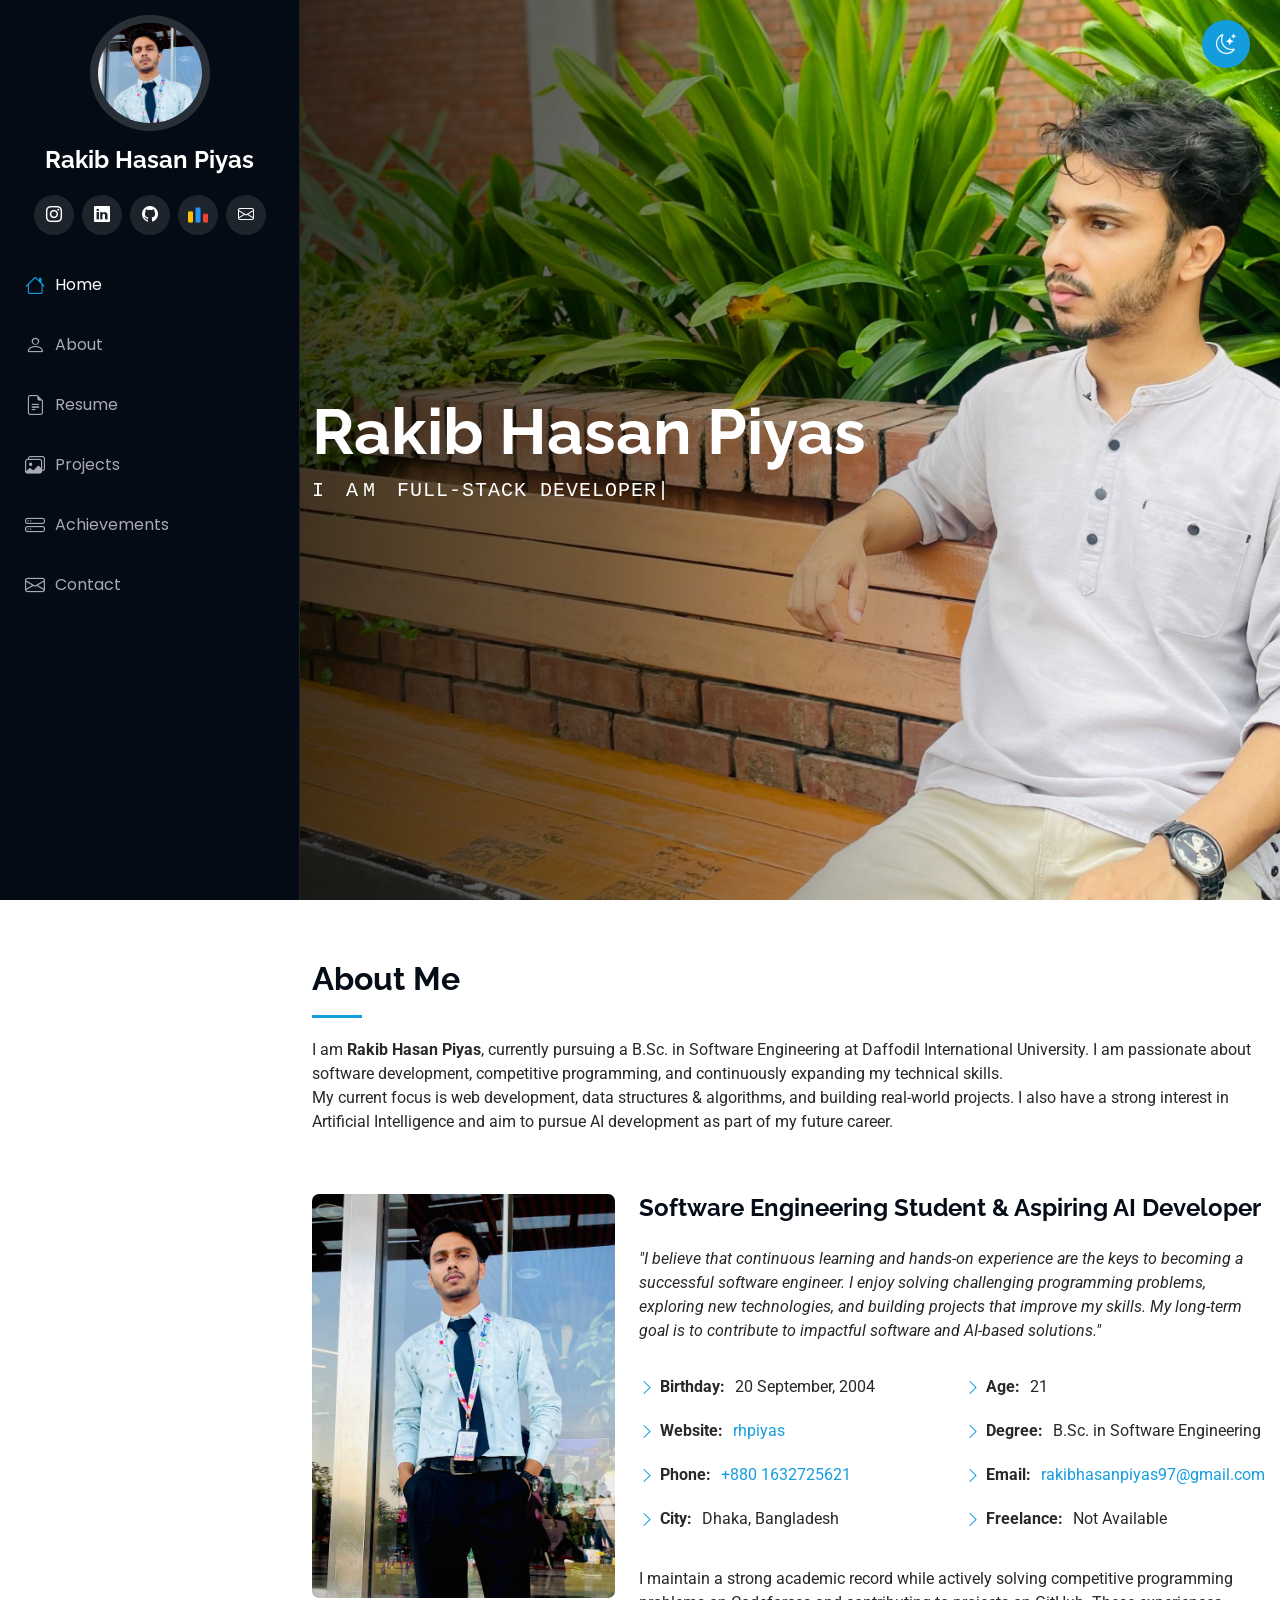
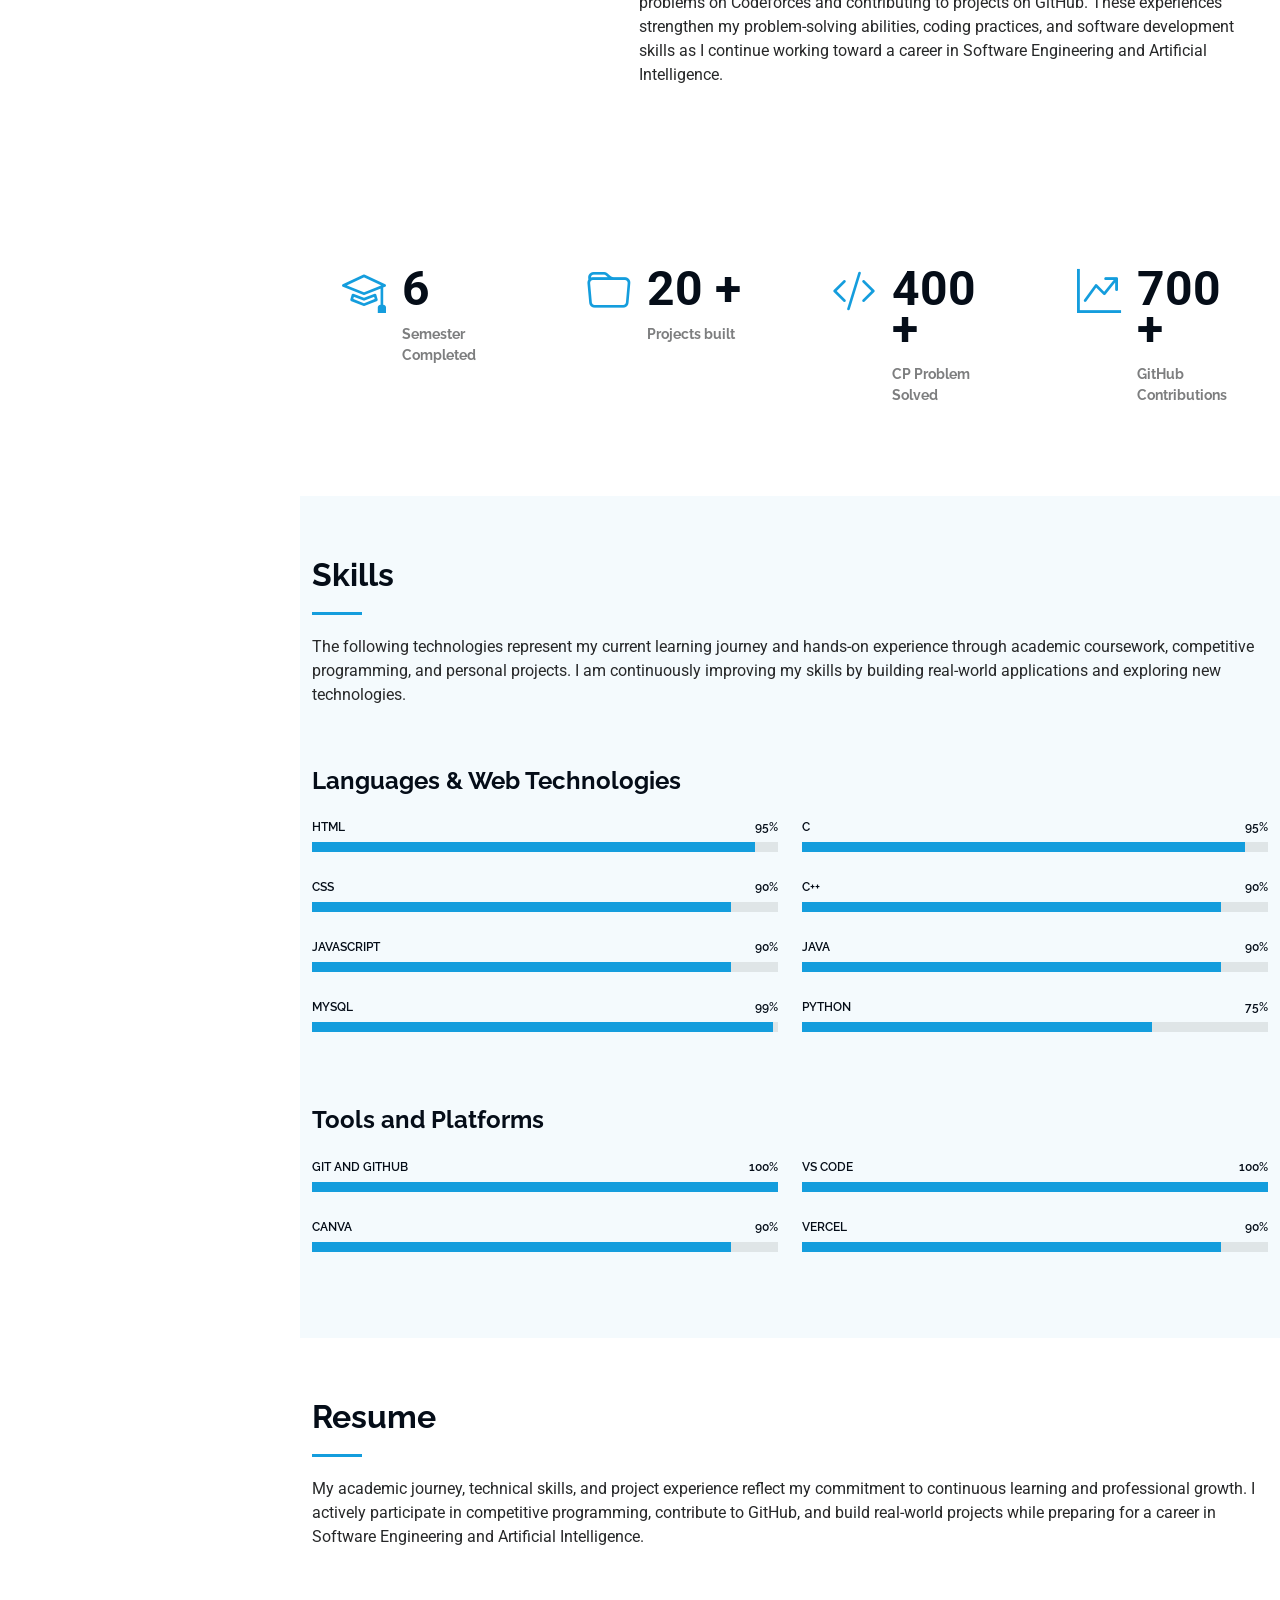
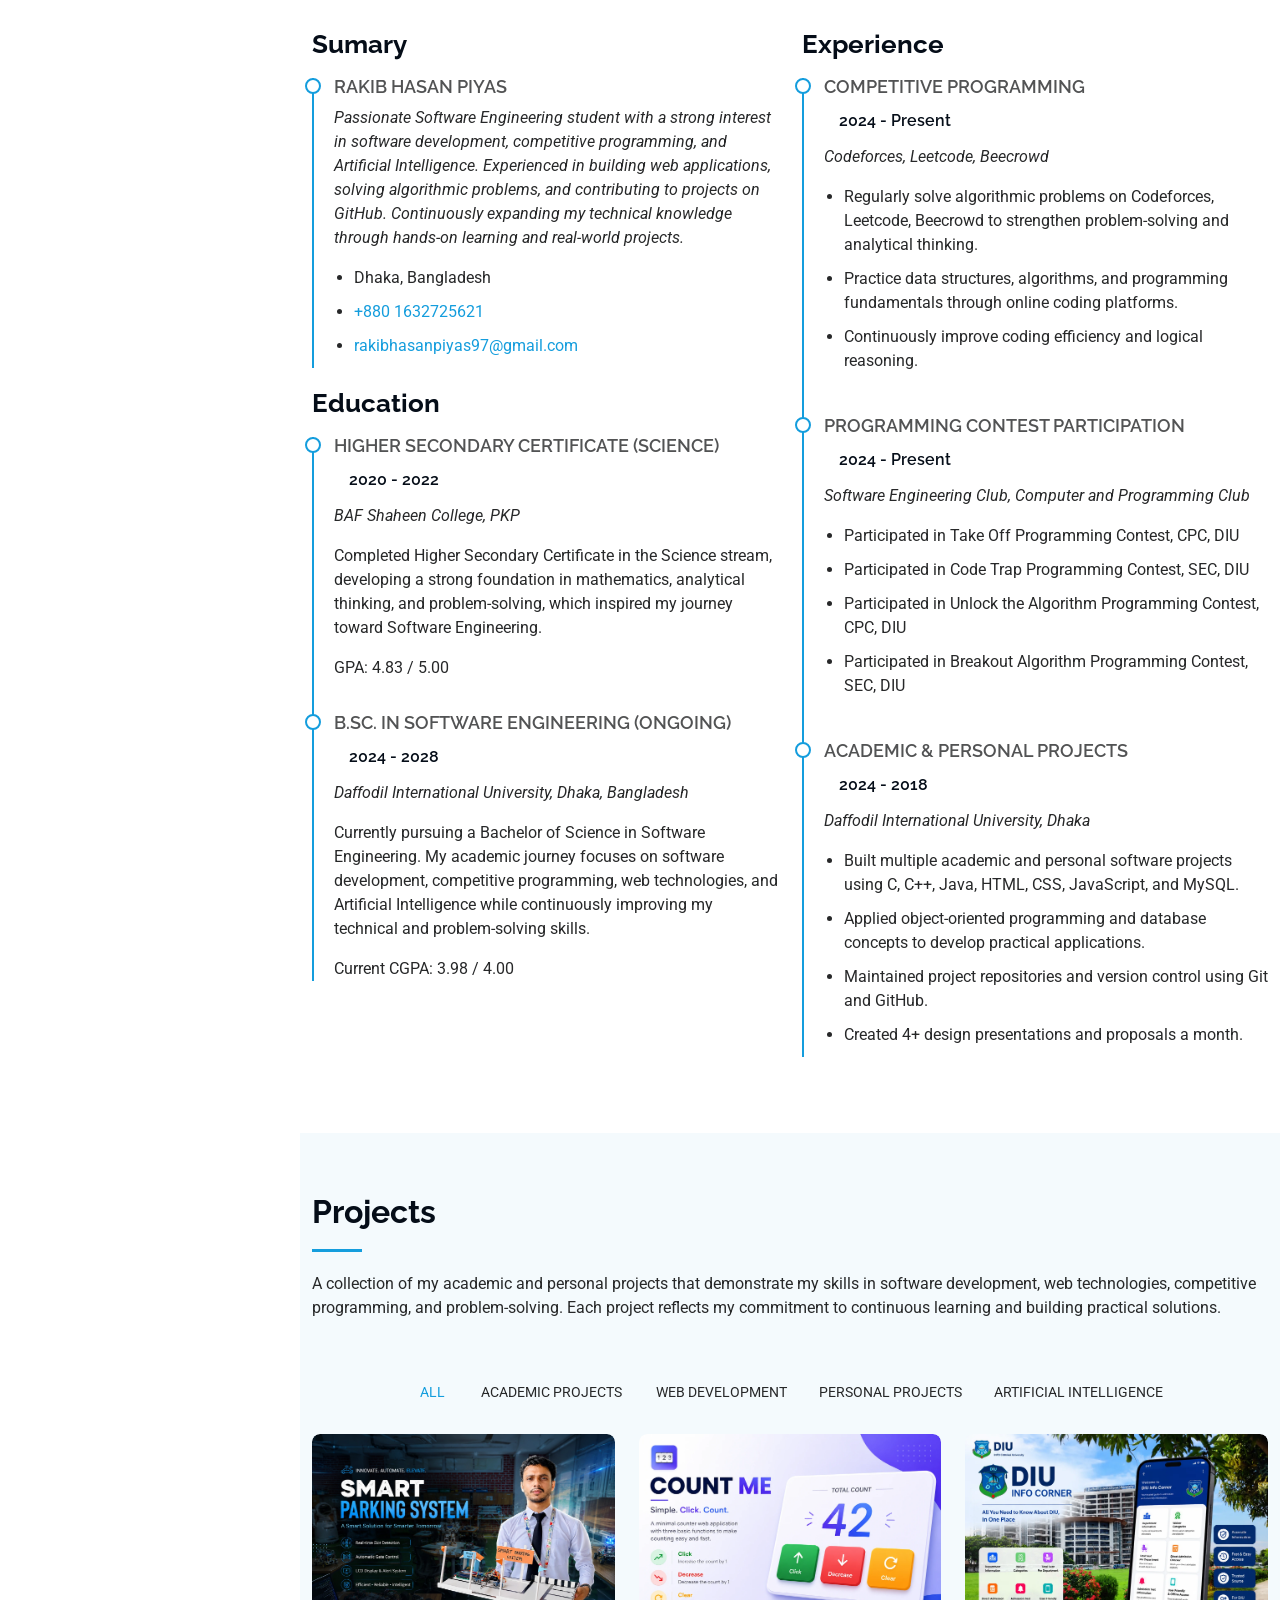
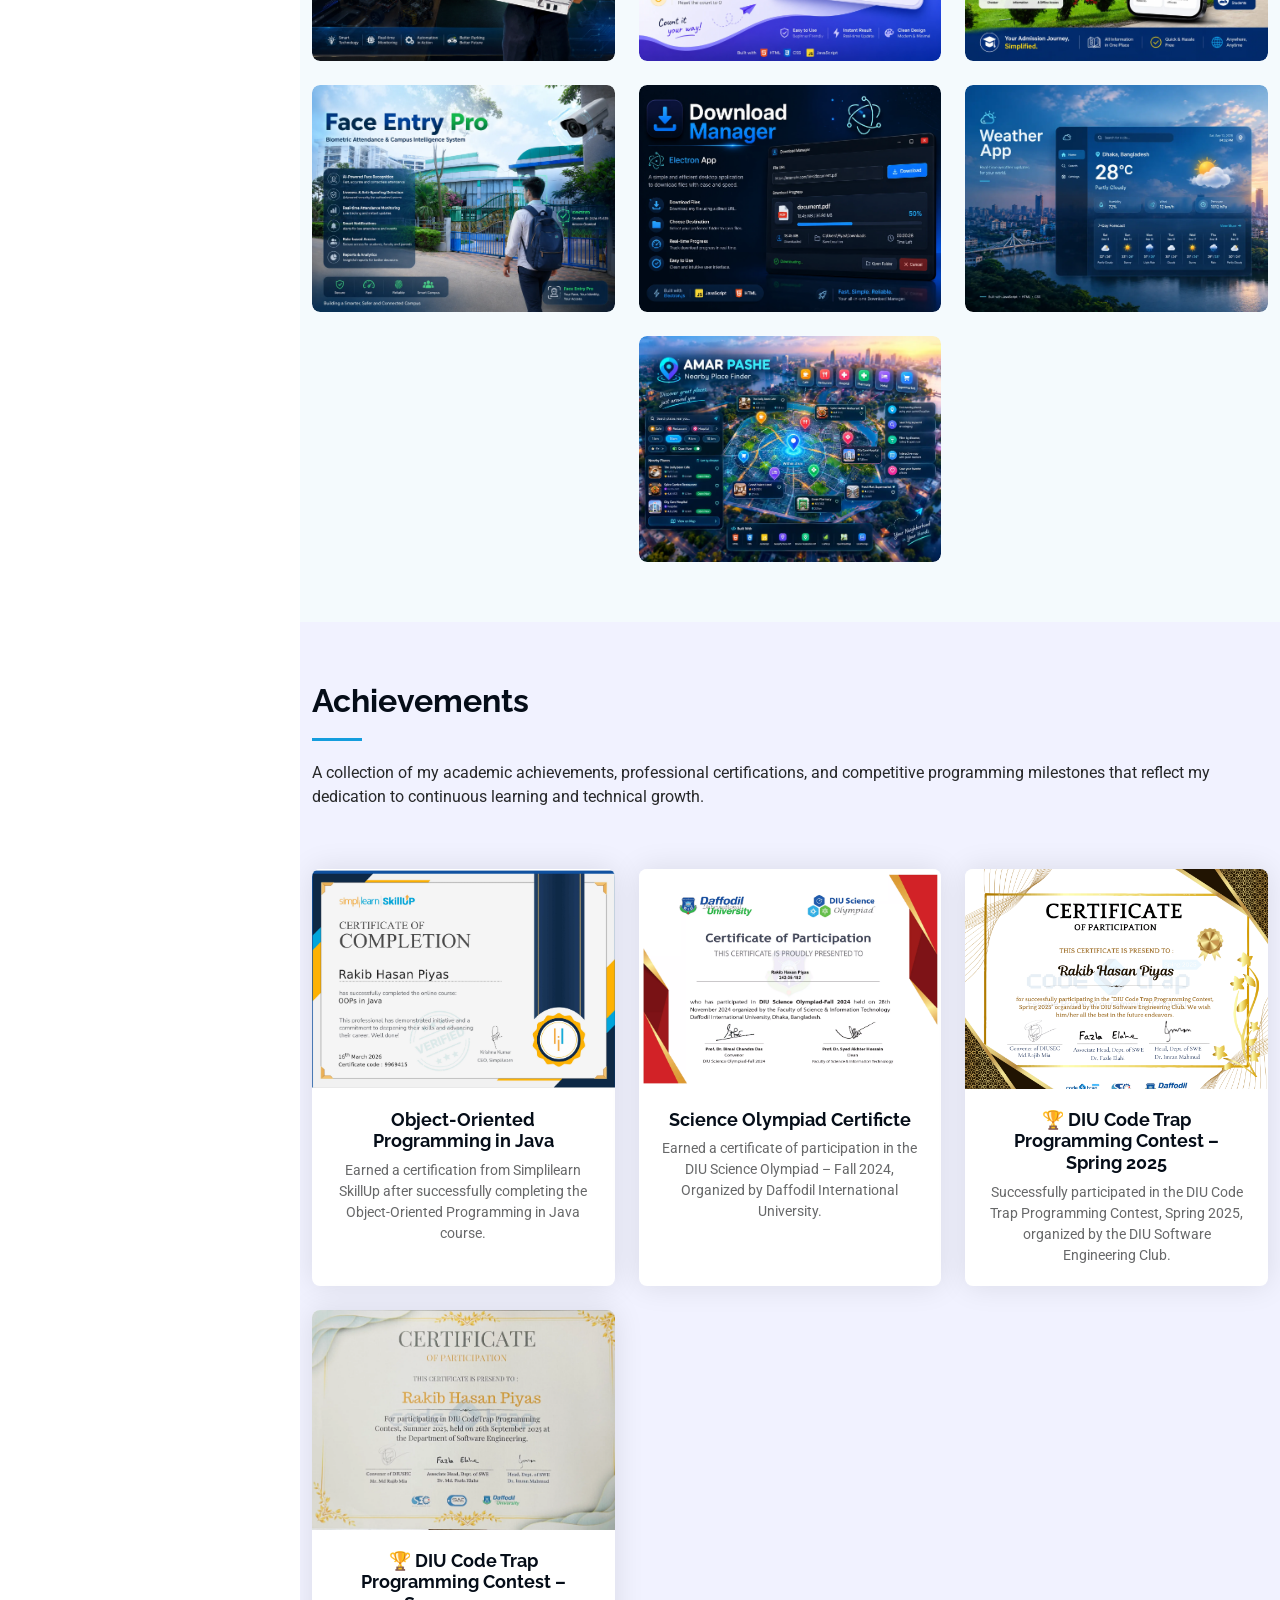
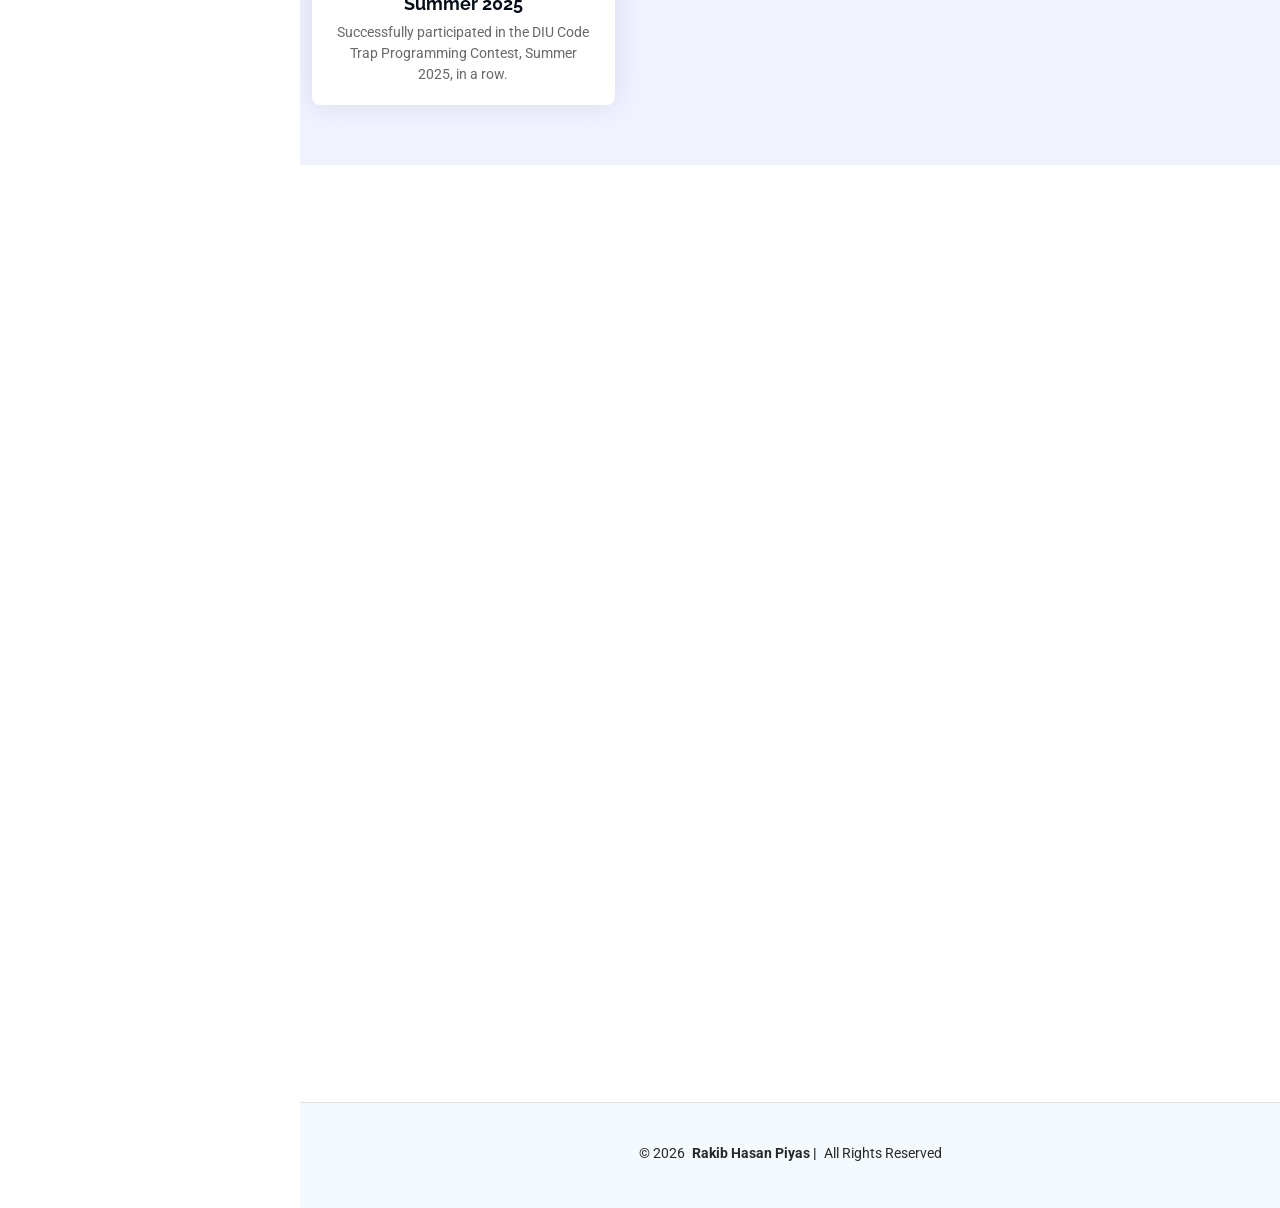
==== commit 66b0ecd3: "Added project amar pashe in main page" ====
--- a/index.html
+++ b/index.html
@@ -575,17 +575,17 @@
             </div><!-- End Portfolio Item Weather App -->
 
             
-            <div class="col-lg-4 col-md-6 portfolio-item isotope-item filter-academic">
+            <div class="col-lg-4 col-md-6 portfolio-item isotope-item filter-personal">
               <div class="portfolio-content h-100">
-                <img loading="lazy" src="assets/img/portfolio/smart-parking/smart-parking1.webp" alt="Smart Parking System" class="img-fluid" alt="">
+                <img loading="lazy" src="assets/img/portfolio/amar-pashe/amar-pashe-1.webp" alt="Amar Pashe" class="img-fluid" alt="">
                 <div class="portfolio-info">
-                  <h4>Smart Parking System</h4>
-                  <p>An Arduino-based smart parking system that detects available spaces and automates vehicle entry.</p>
-                  <a href="assets/img/portfolio/smart-parking/smart-parking1.webp" alt="Smart Parking System" title="Smart Parking System" data-gallery="portfolio-gallery-app" class="glightbox preview-link"><i class="bi bi-zoom-in"></i></a>
-                  <a href="smart-parking-system.html" title="More Details" class="details-link"><i class="bi bi-link-45deg"></i></a>
-                </div>
-              </div>
-            </div><!-- End Portfolio Item Smart parking system-->
+                  <h4>Amar Pashe - Nearby Place Finder</h4>
+                  <p>A smart nearby place finder that helps you discover useful places around you.</p>
+                  <a href="assets/img/portfolio/amar-pashe/amar-pashe-1.webp" alt="Amar Pashe" title="Amar Pashe - Nearby Place Finder : A smart nearby place finder that helps you discover useful places around you." data-gallery="portfolio-gallery-app" class="glightbox preview-link"><i class="bi bi-zoom-in"></i></a>
+                  <a href="#" title="More Details" class="details-link"><i class="bi bi-link-45deg"></i></a>
+                </div>
+              </div>
+            </div><!-- End Portfolio Item Amar Pashe App-->
 
             
 
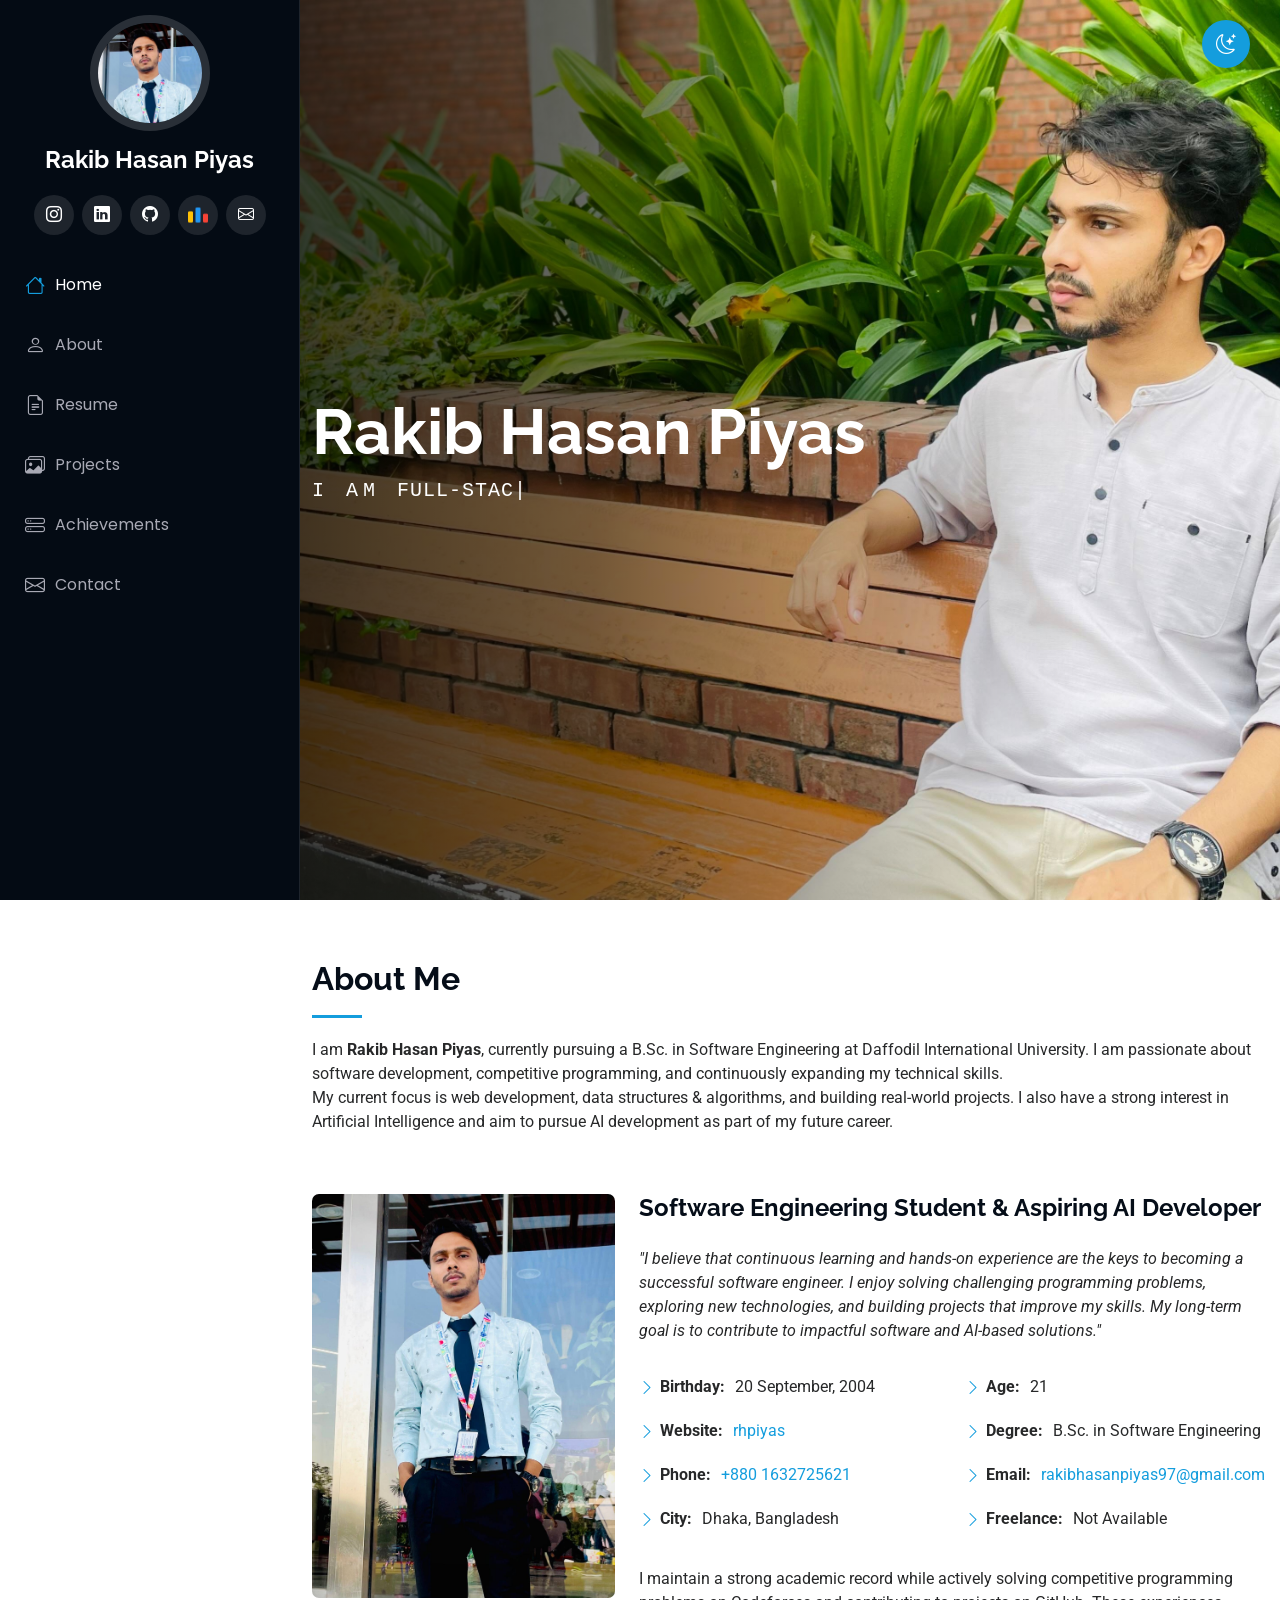
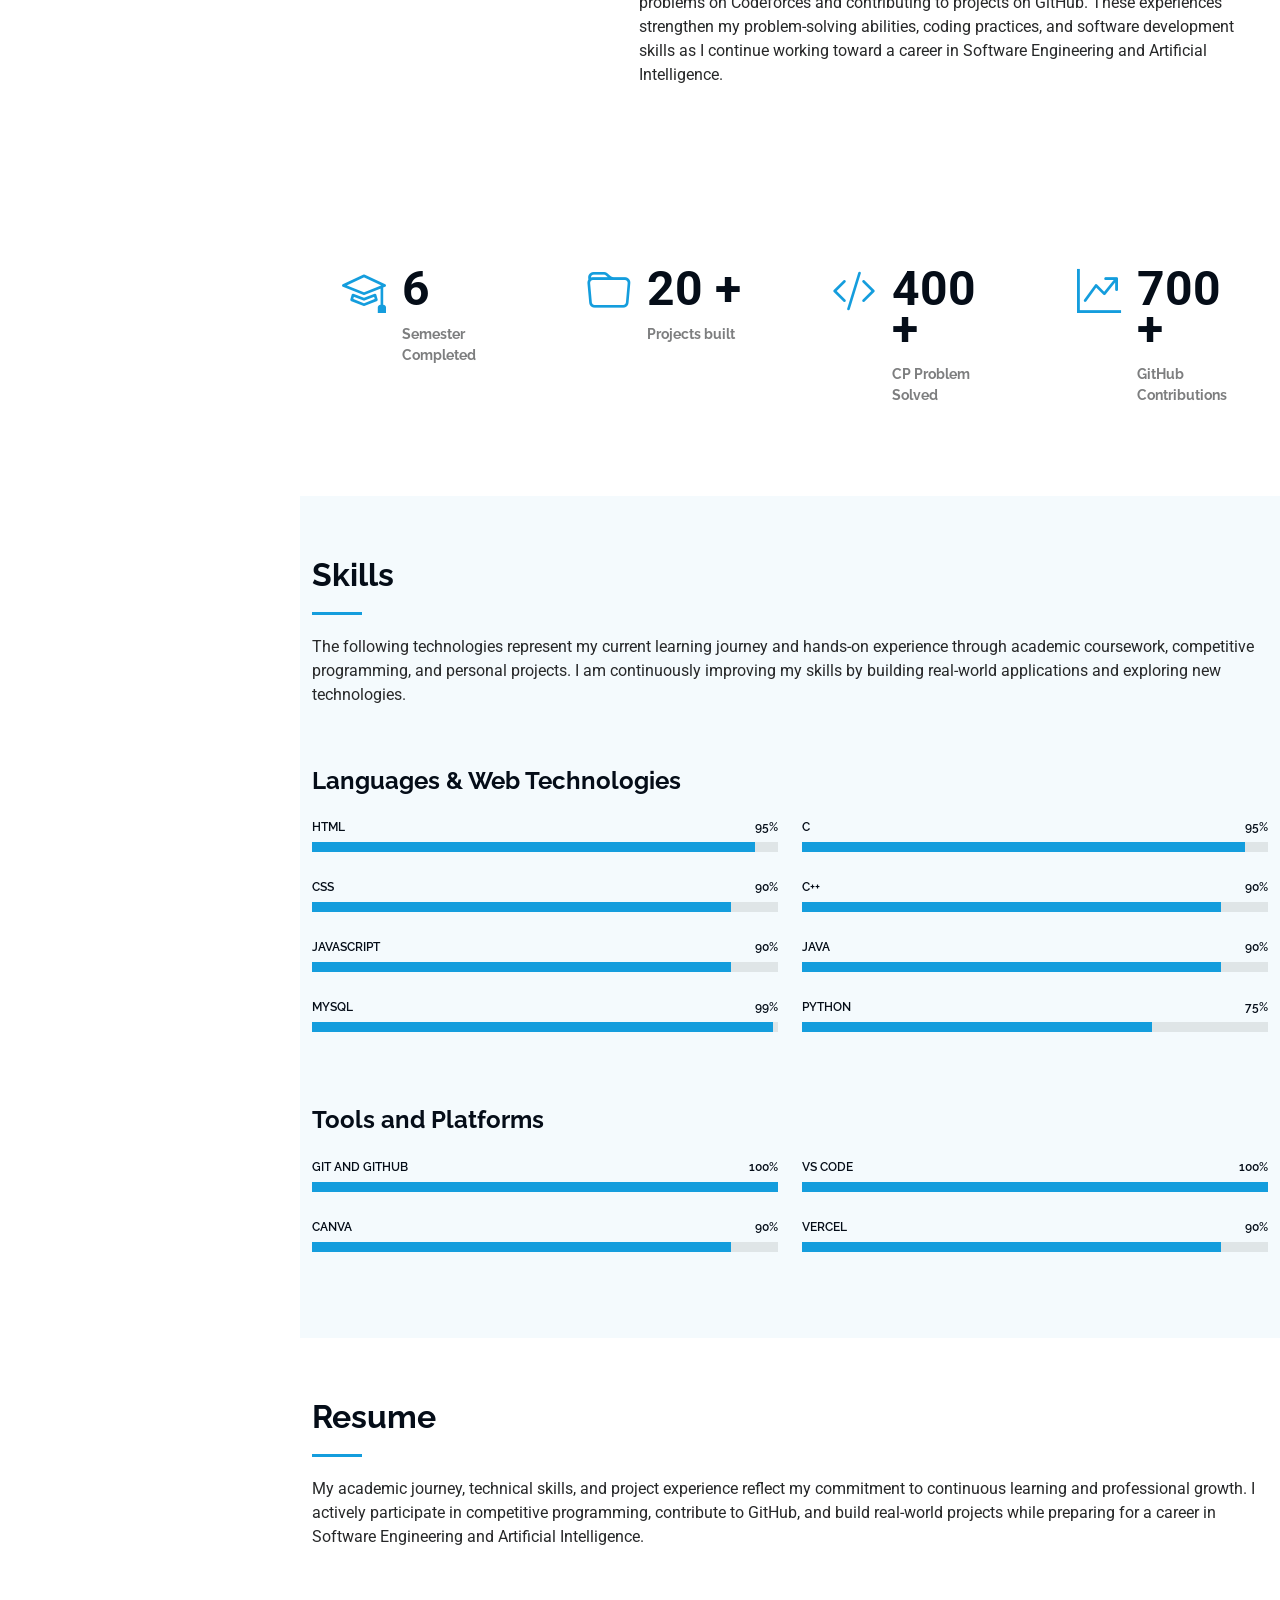
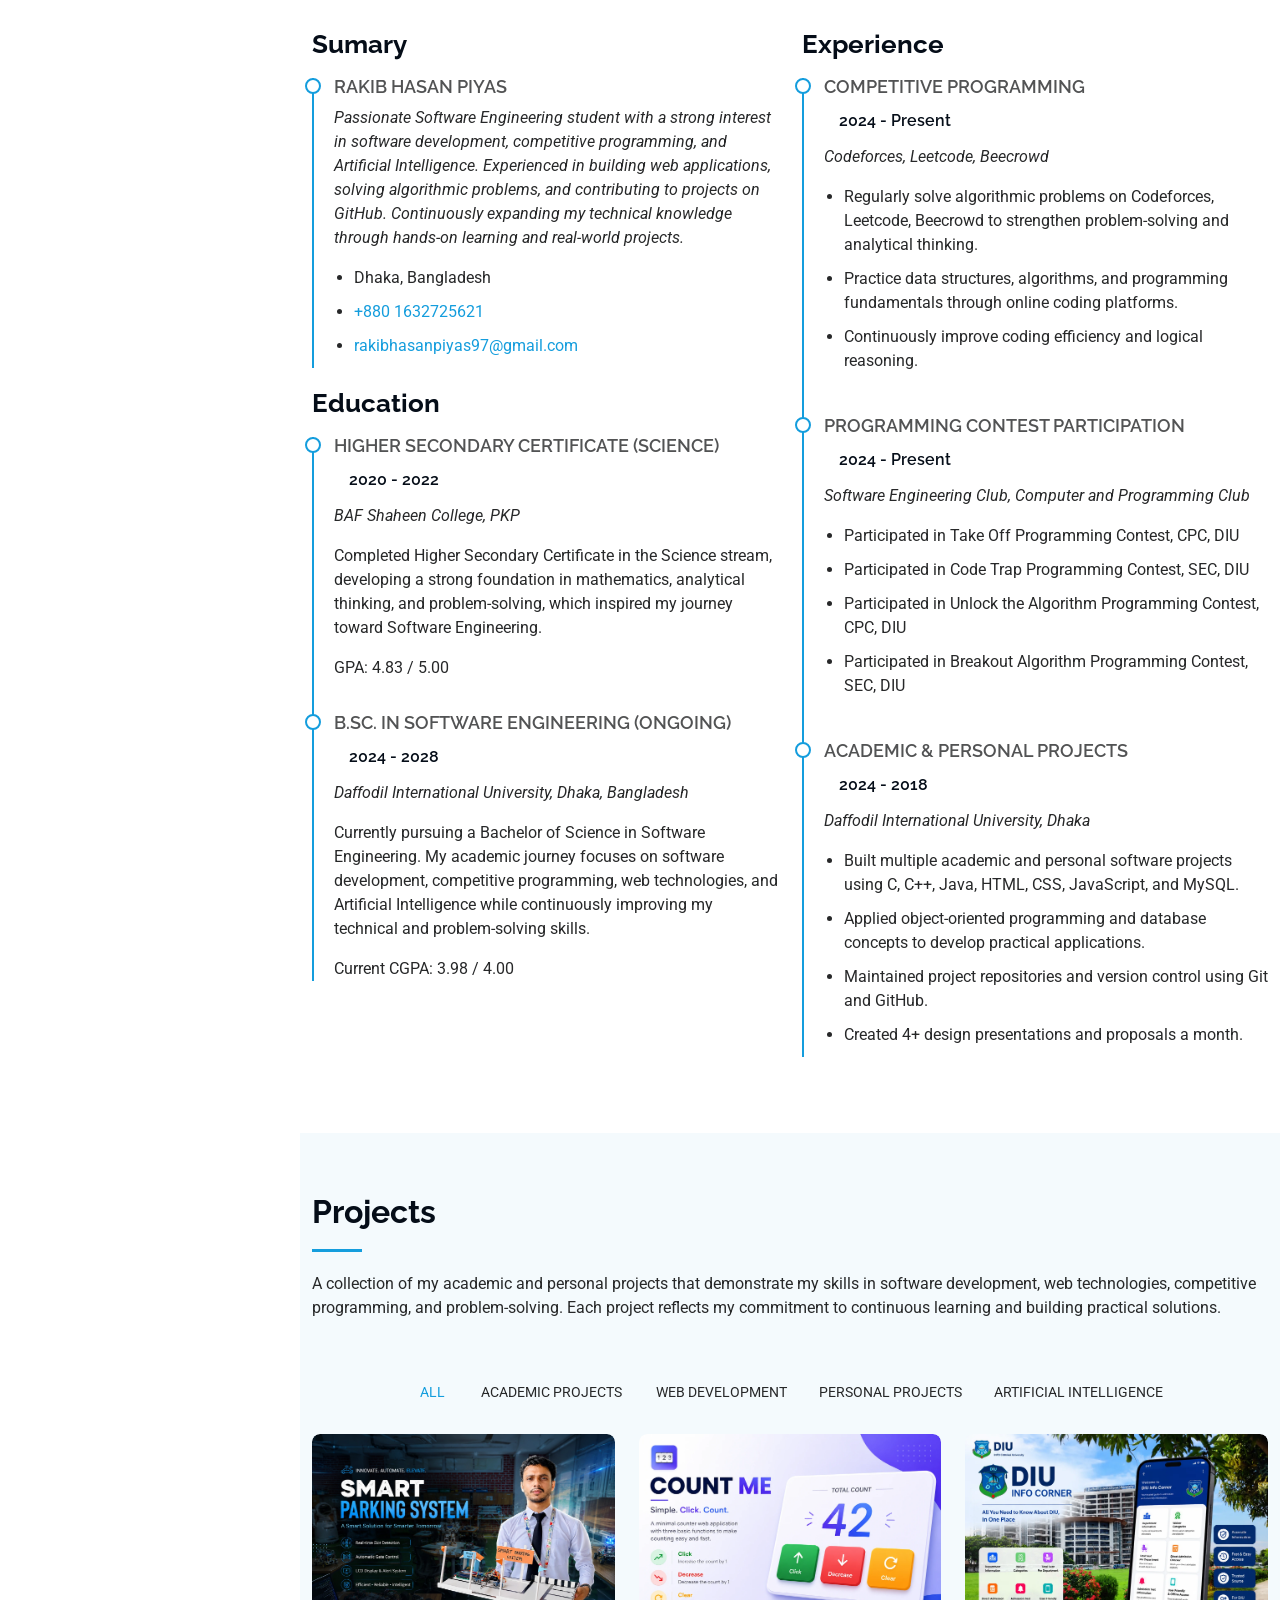
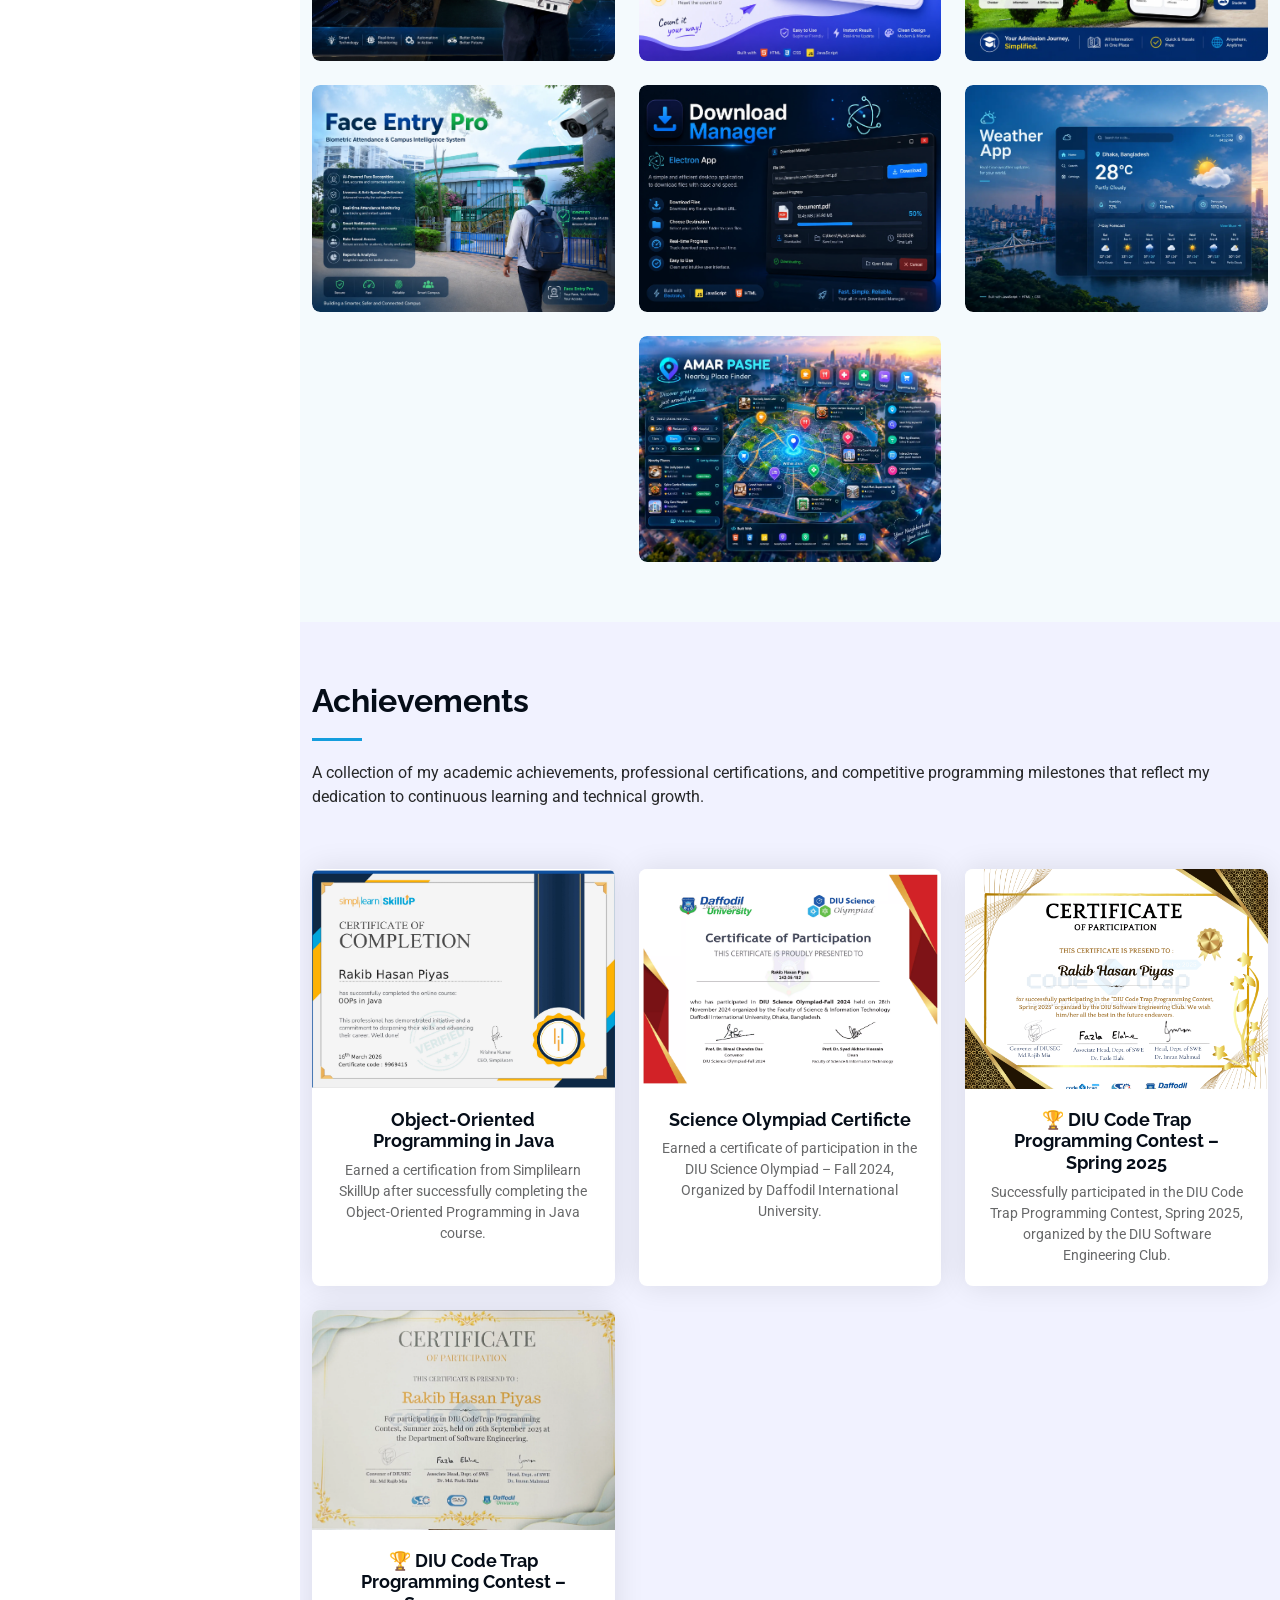
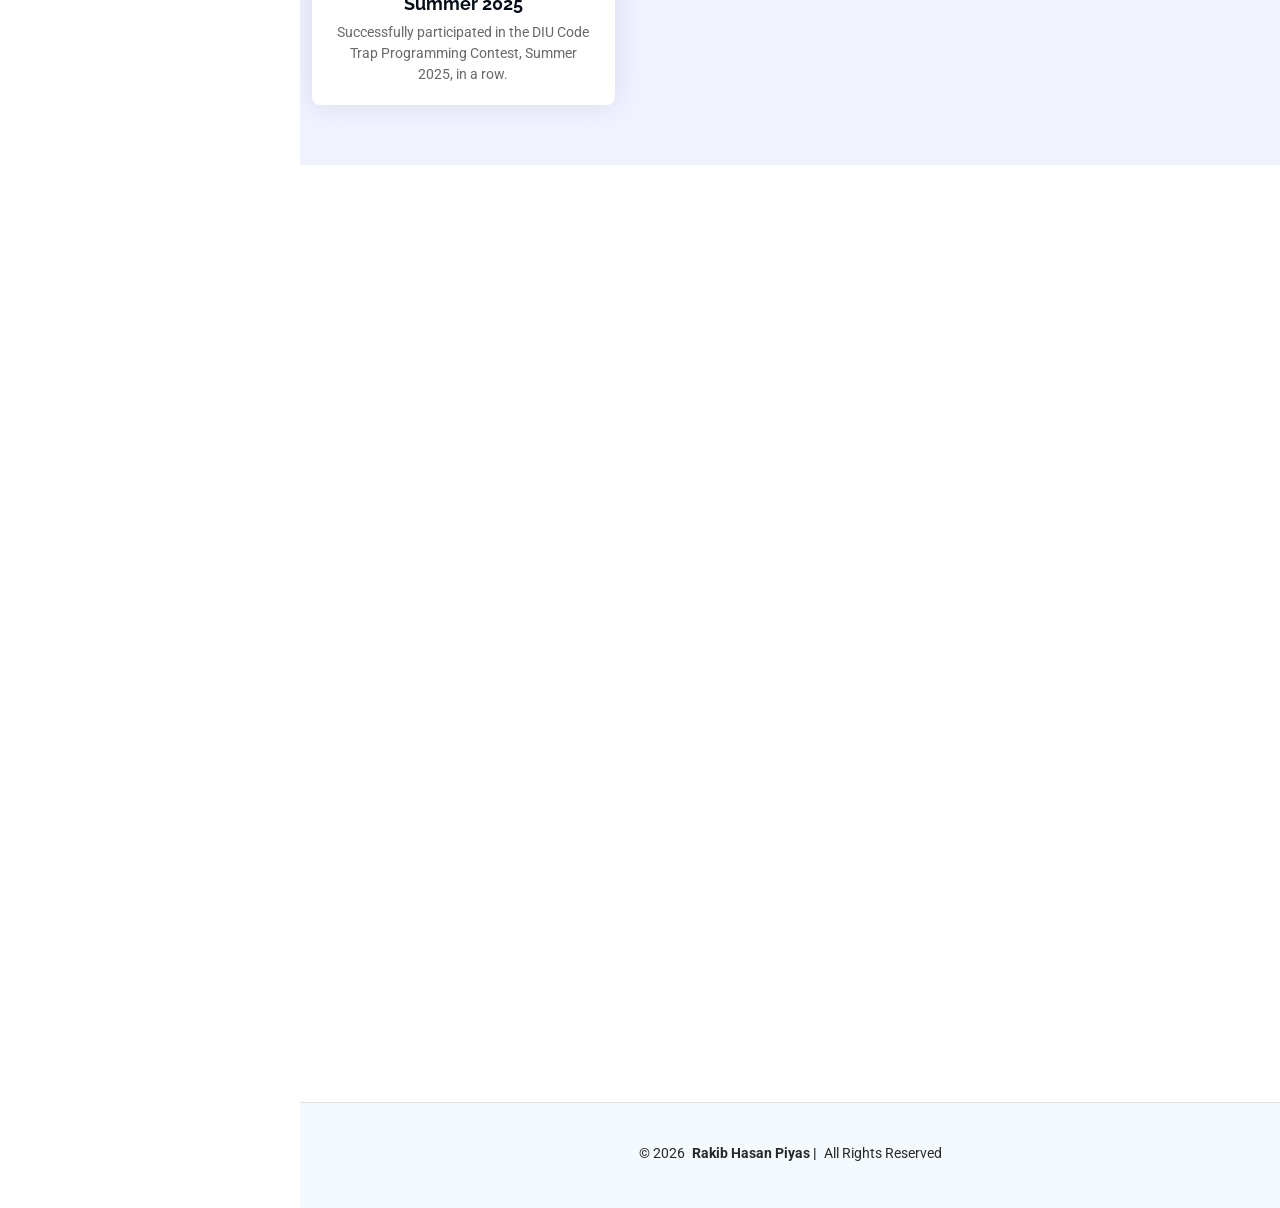
==== commit fbb09ba7: "Changed web to personal project for Amar weather app project" ====
--- a/index.html
+++ b/index.html
@@ -562,7 +562,7 @@
             </div><!-- End Portfolio Item Download manager -->
 
 
-            <div class="col-lg-4 col-md-6 portfolio-item isotope-item filter-web">
+            <div class="col-lg-4 col-md-6 portfolio-item isotope-item filter-personal">
               <div class="portfolio-content h-100">
                 <img loading="lazy" src="assets/img/portfolio/weather-app/weather-app-1.webp" alt="Weather App" class="img-fluid" alt="">
                 <div class="portfolio-info">
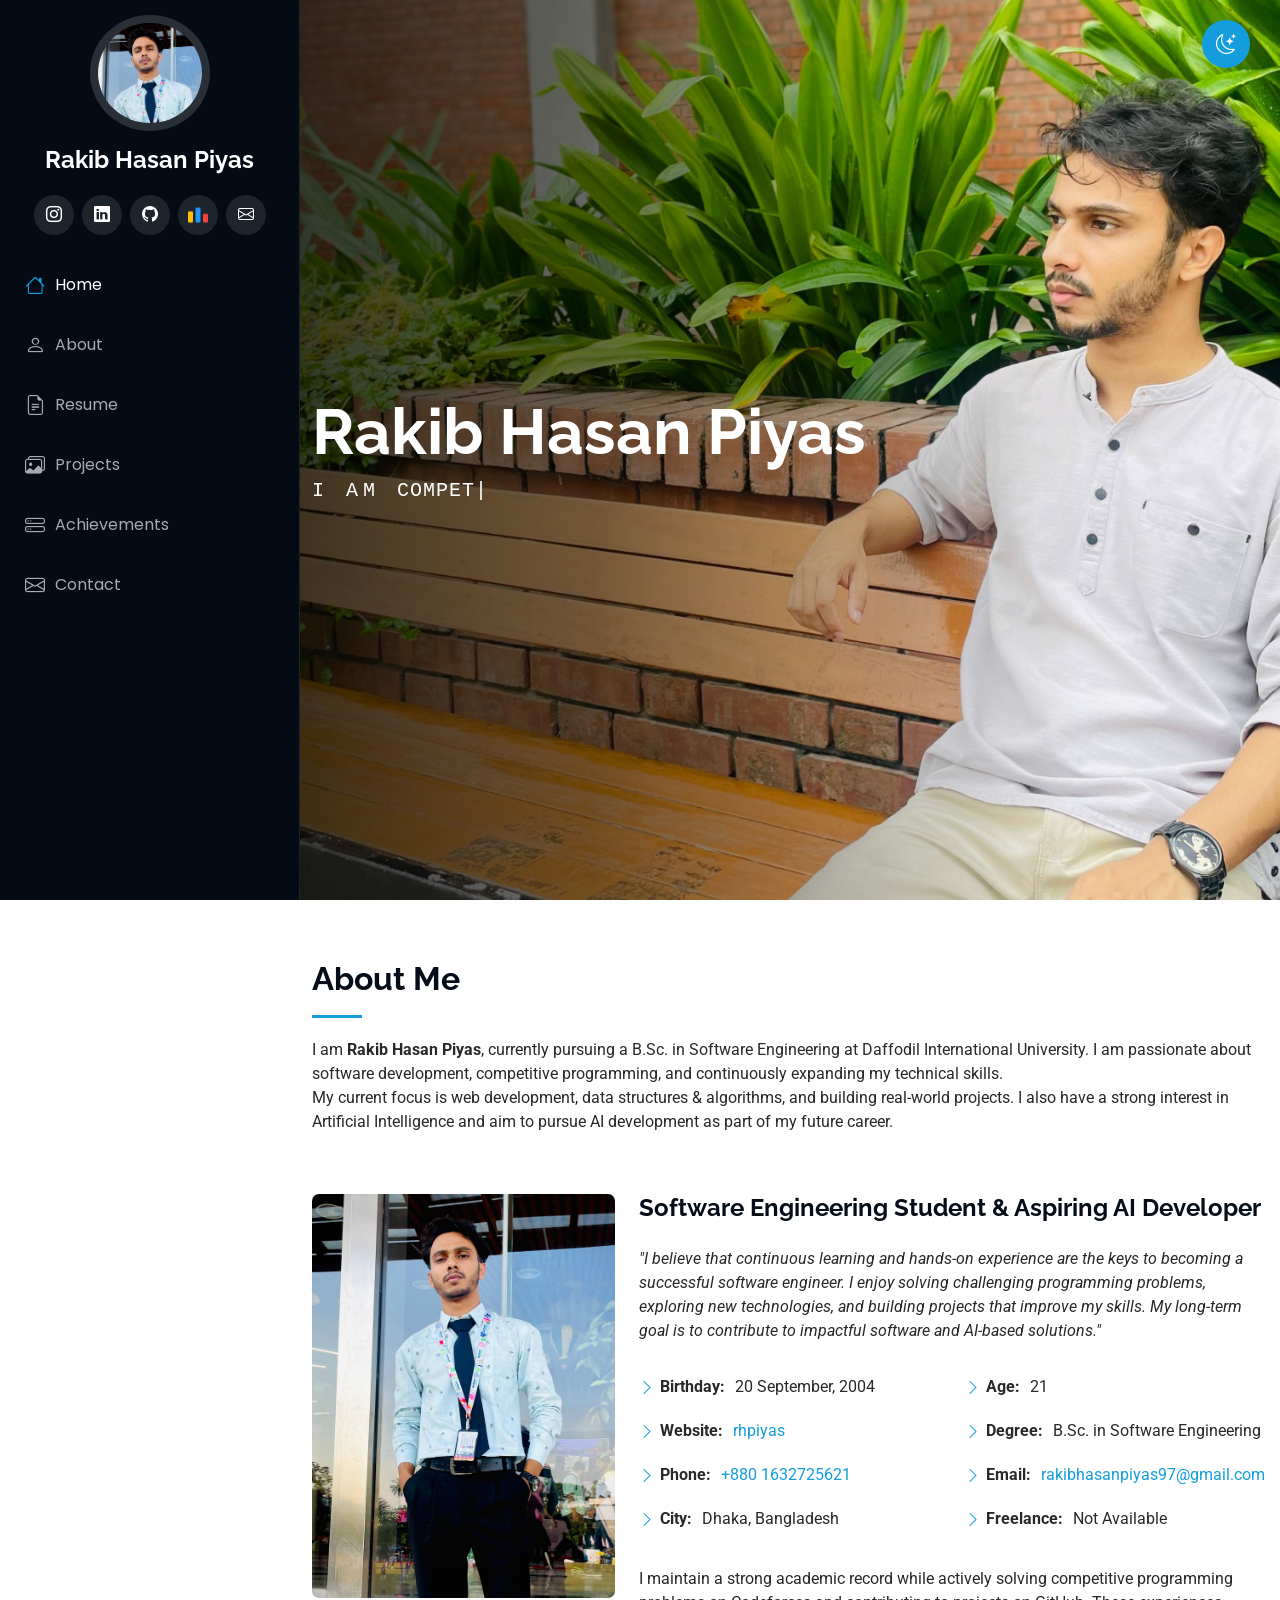
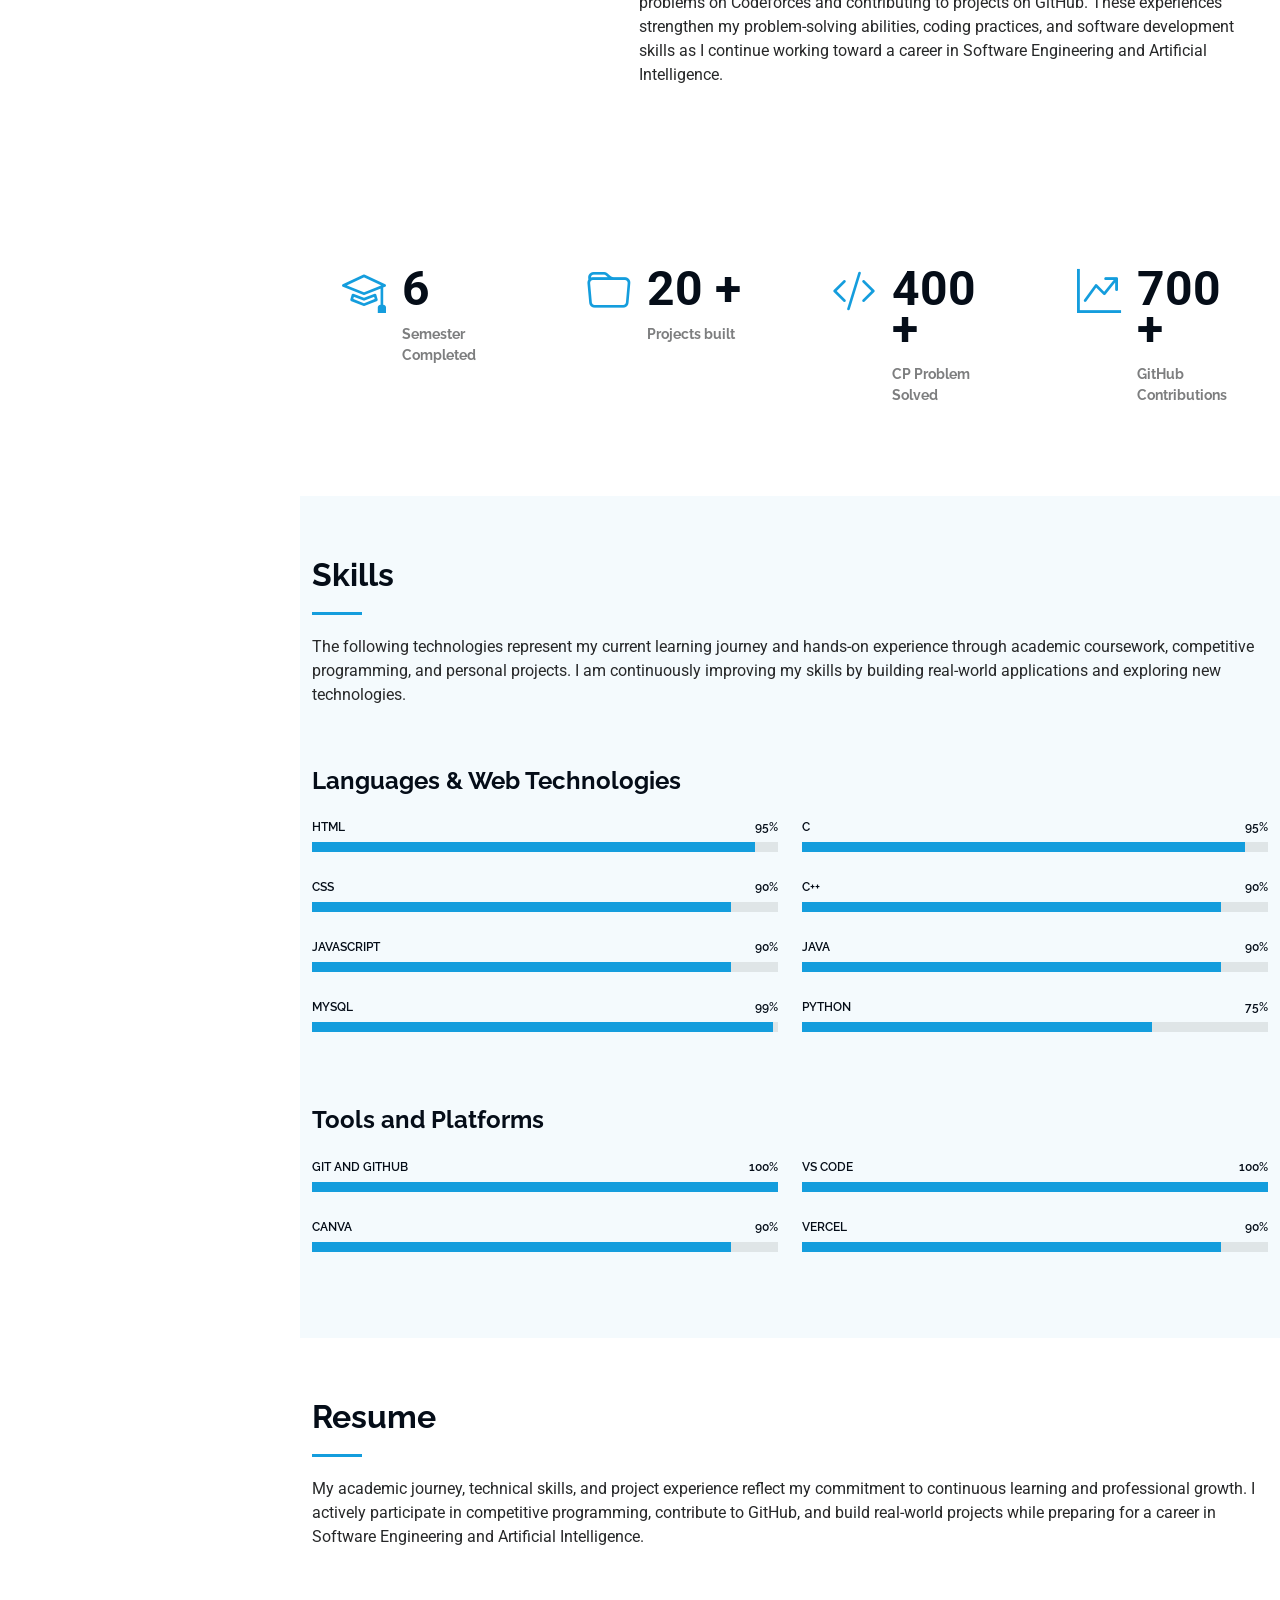
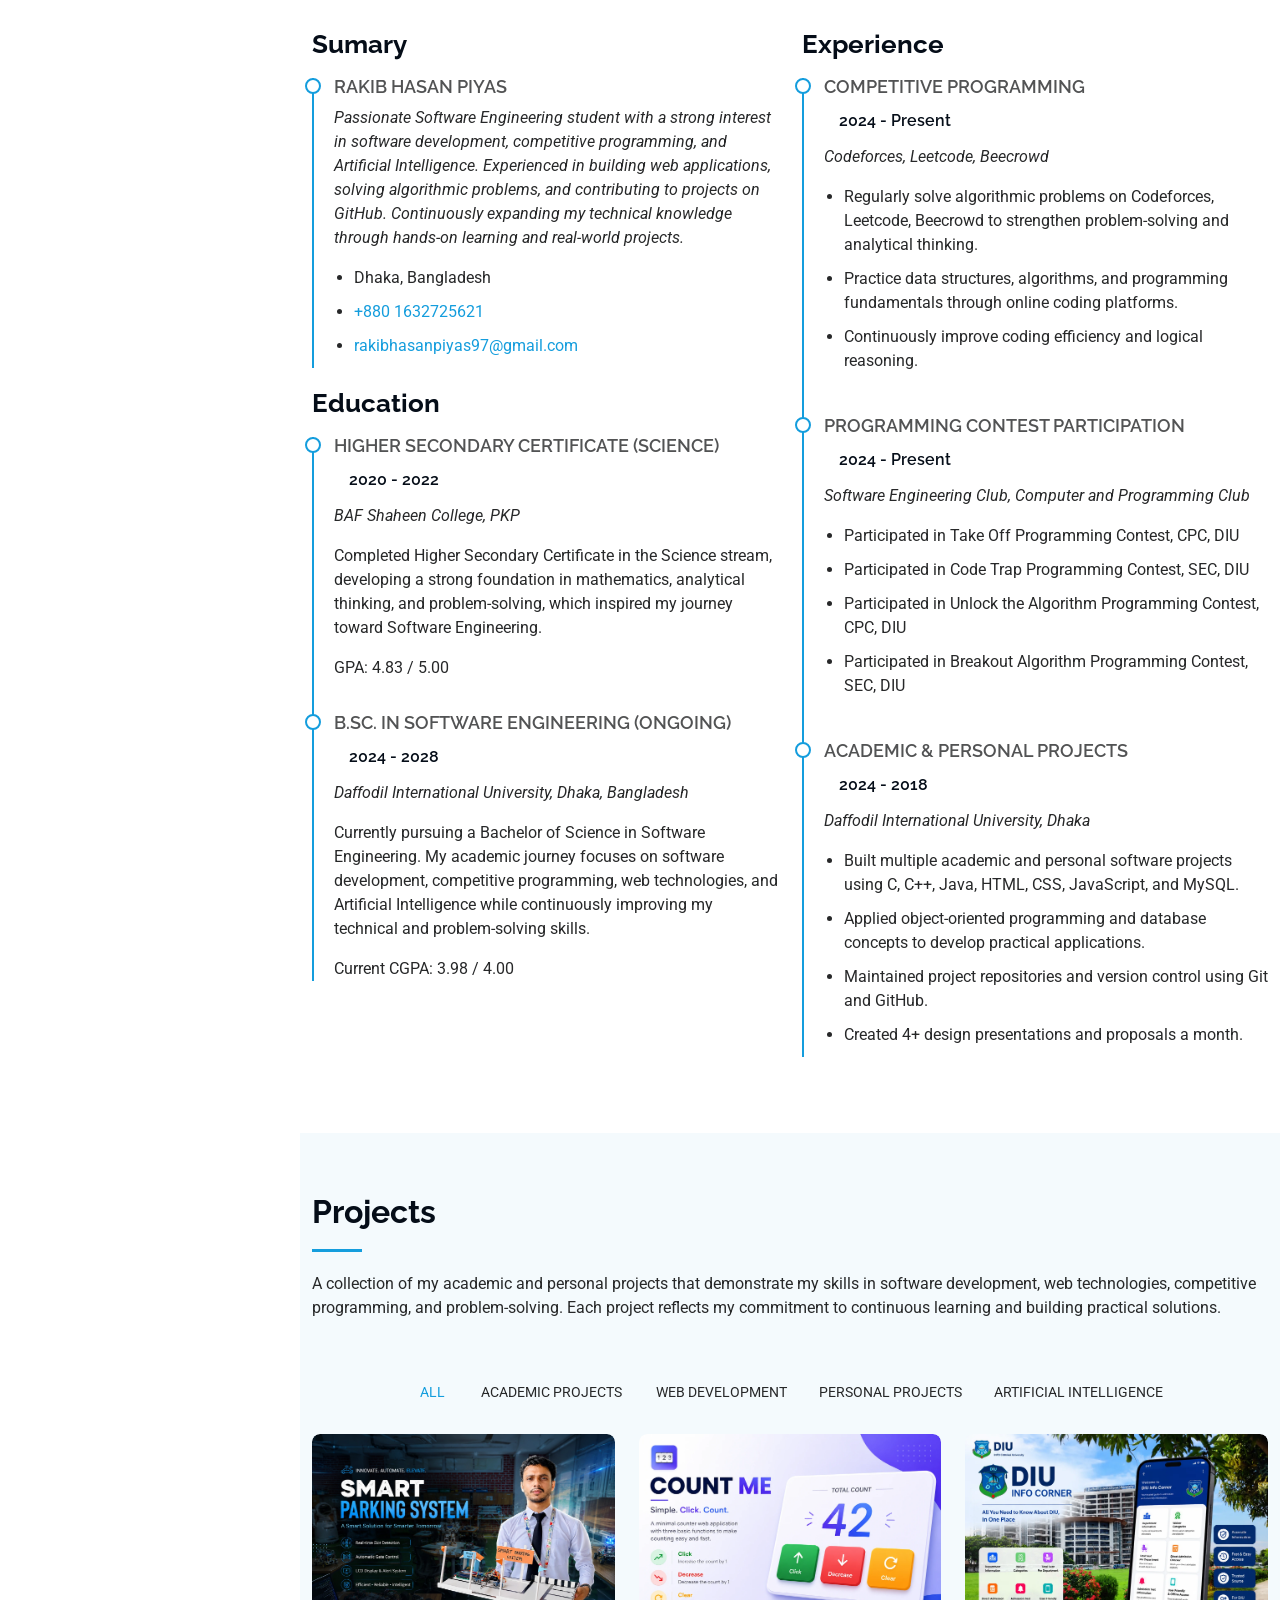
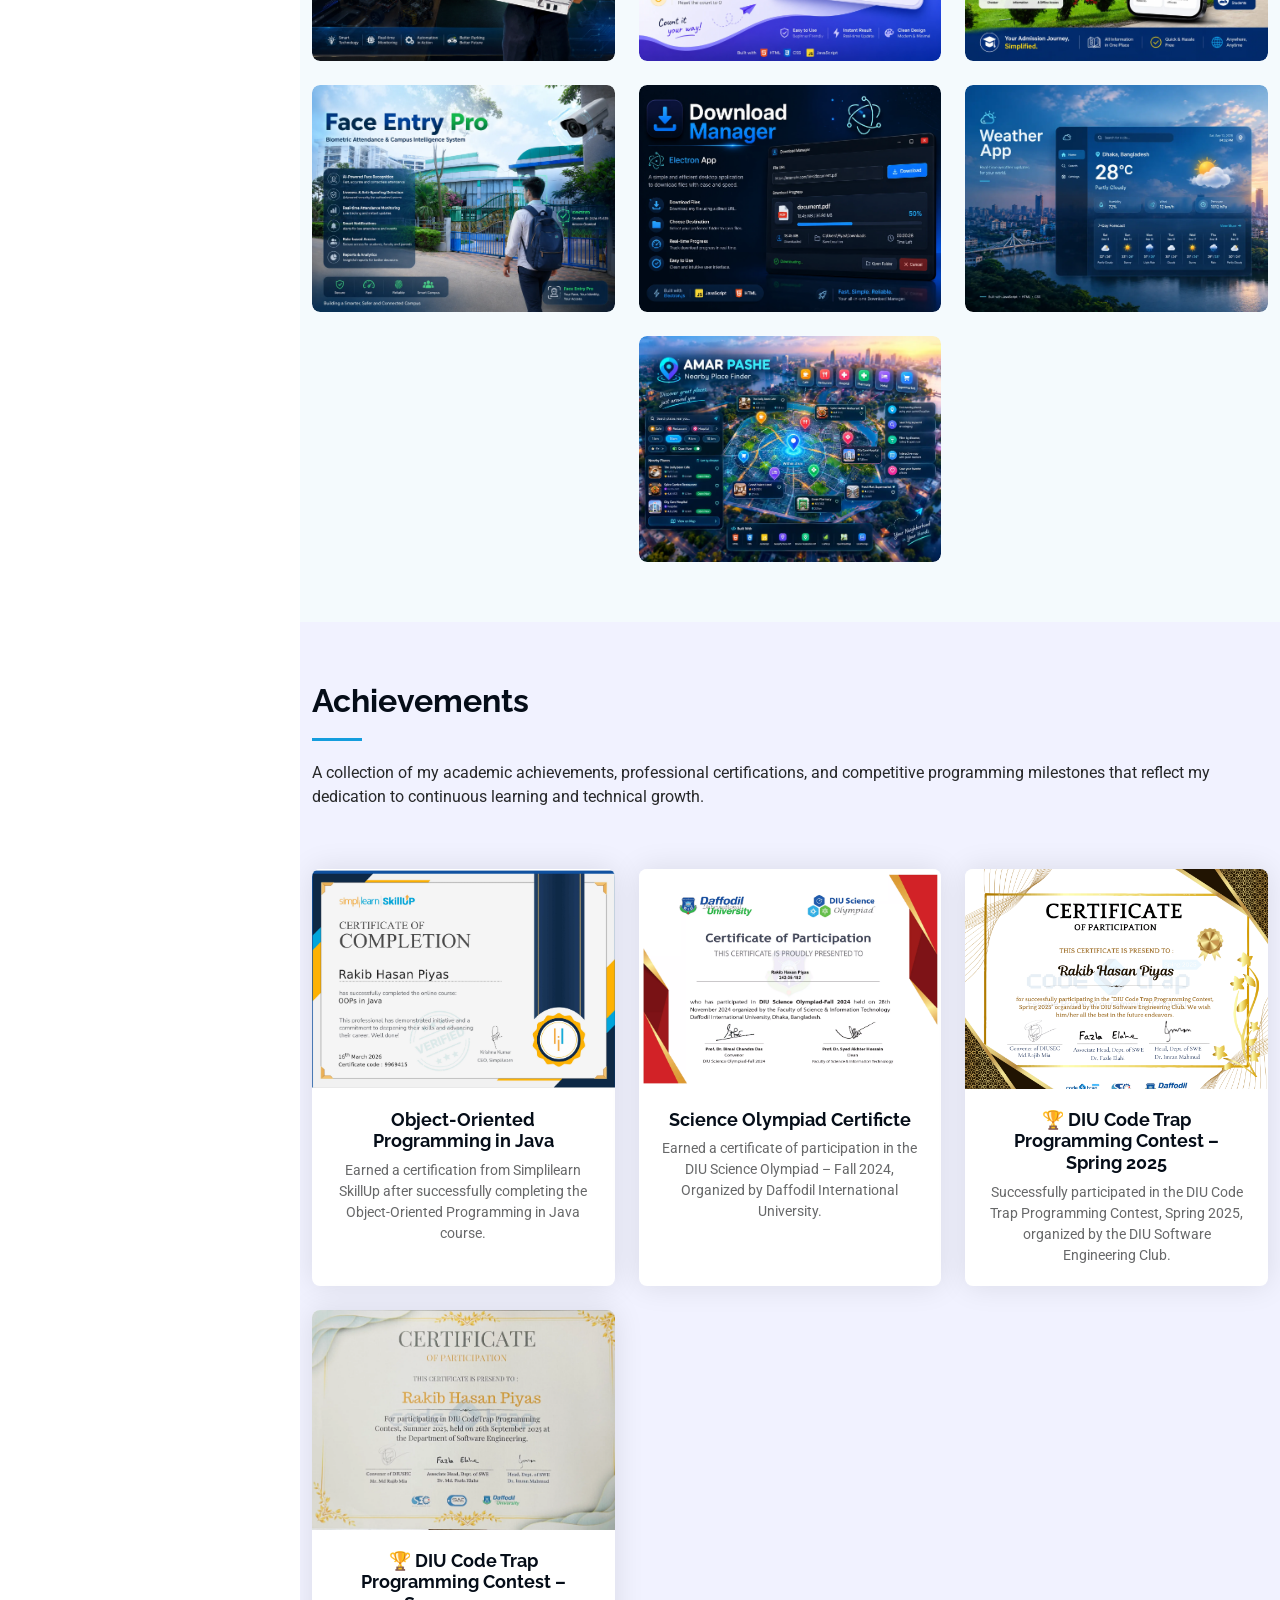
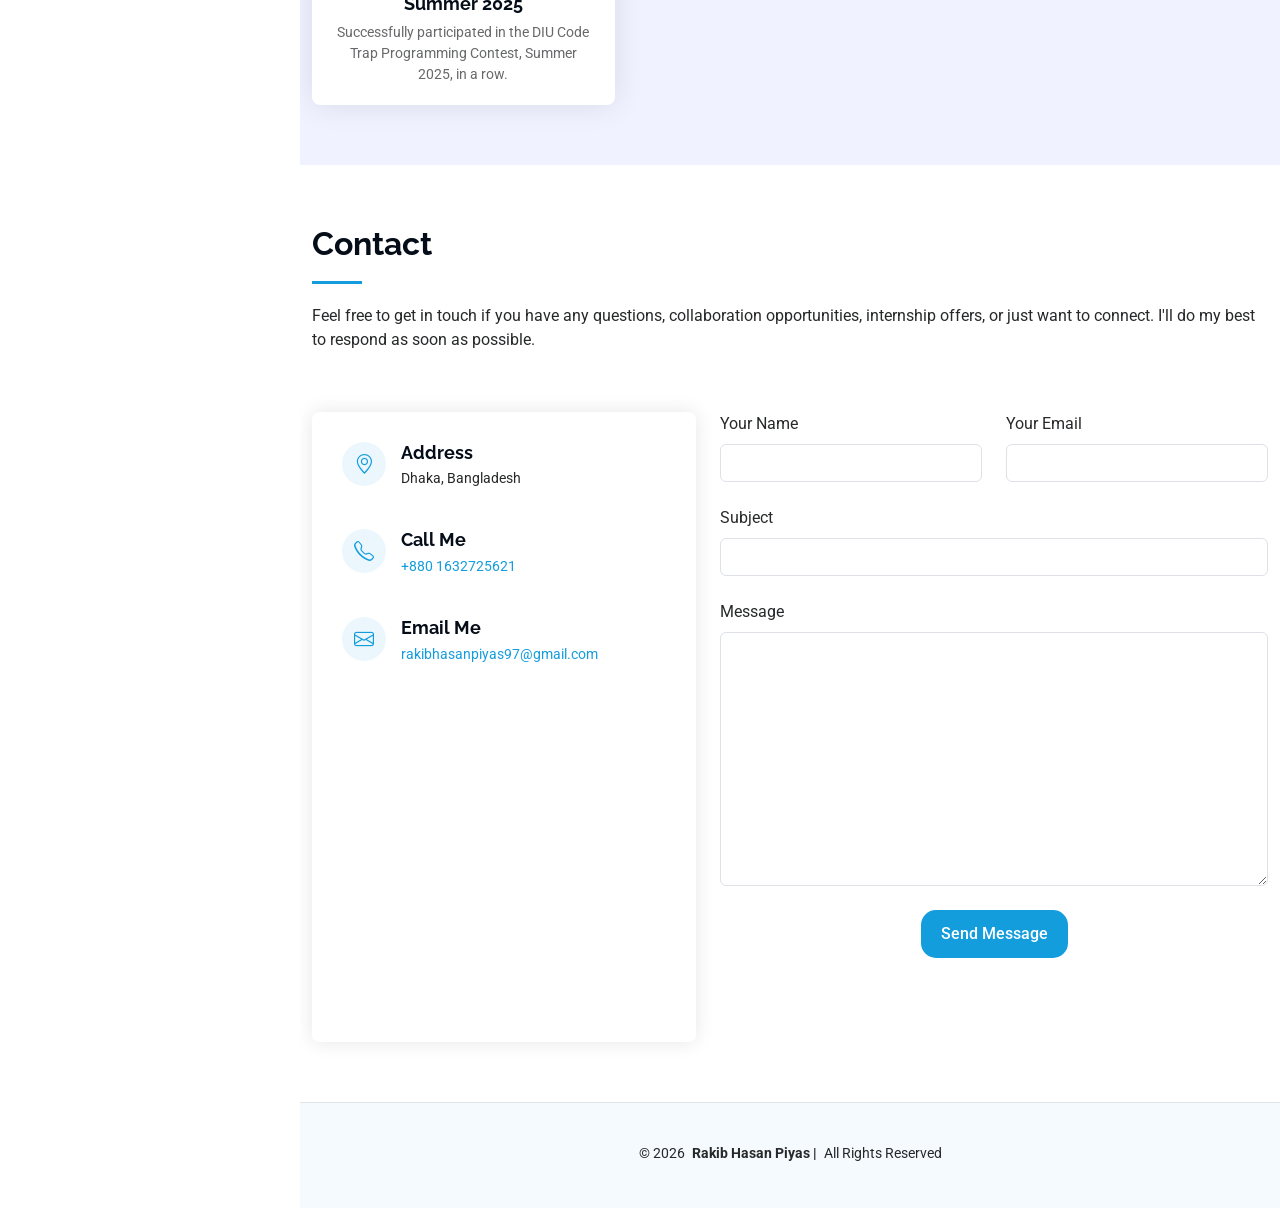
==== commit 20b9b455: "Created page for Amar pashe project and linked from the main page" ====
--- a/index.html
+++ b/index.html
@@ -582,7 +582,7 @@
                   <h4>Amar Pashe - Nearby Place Finder</h4>
                   <p>A smart nearby place finder that helps you discover useful places around you.</p>
                   <a href="assets/img/portfolio/amar-pashe/amar-pashe-1.webp" alt="Amar Pashe" title="Amar Pashe - Nearby Place Finder : A smart nearby place finder that helps you discover useful places around you." data-gallery="portfolio-gallery-app" class="glightbox preview-link"><i class="bi bi-zoom-in"></i></a>
-                  <a href="#" title="More Details" class="details-link"><i class="bi bi-link-45deg"></i></a>
+                  <a href="amar-pashe.html" title="More Details" class="details-link"><i class="bi bi-link-45deg"></i></a>
                 </div>
               </div>
             </div><!-- End Portfolio Item Amar Pashe App-->
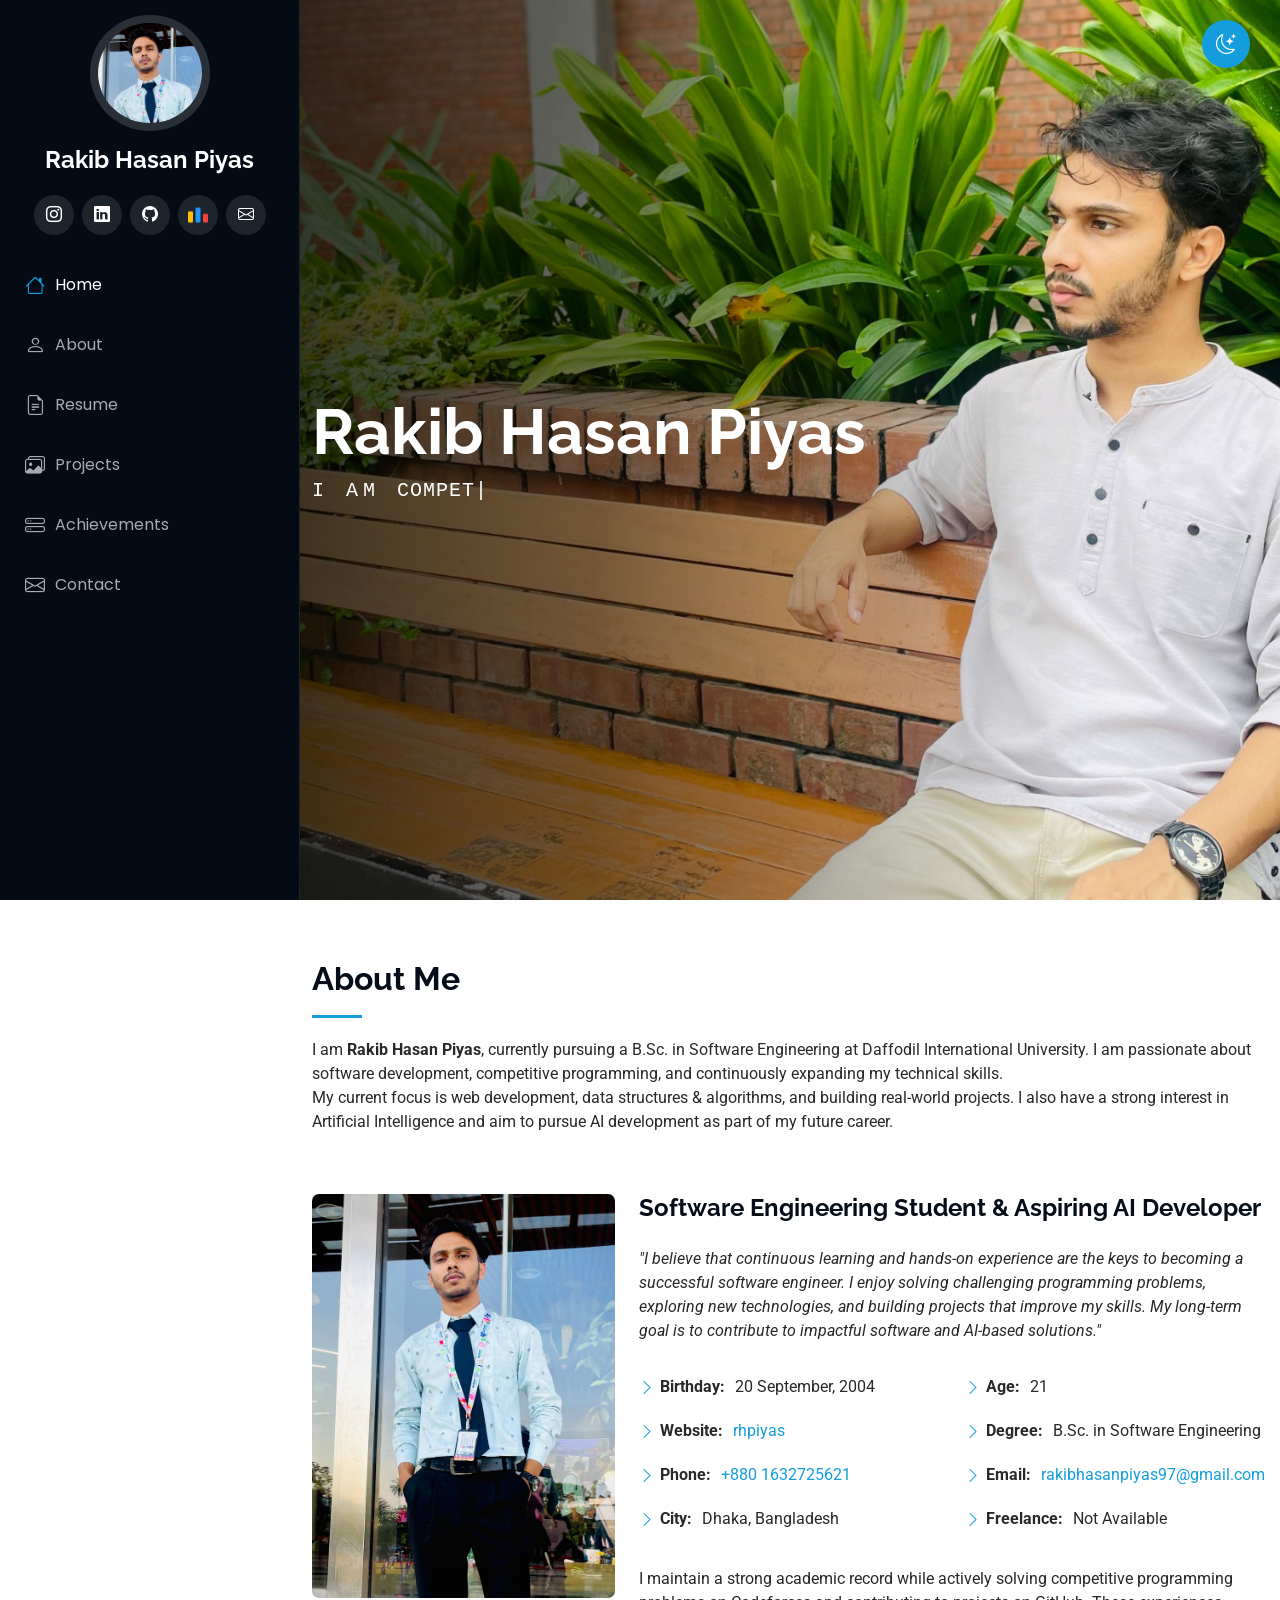
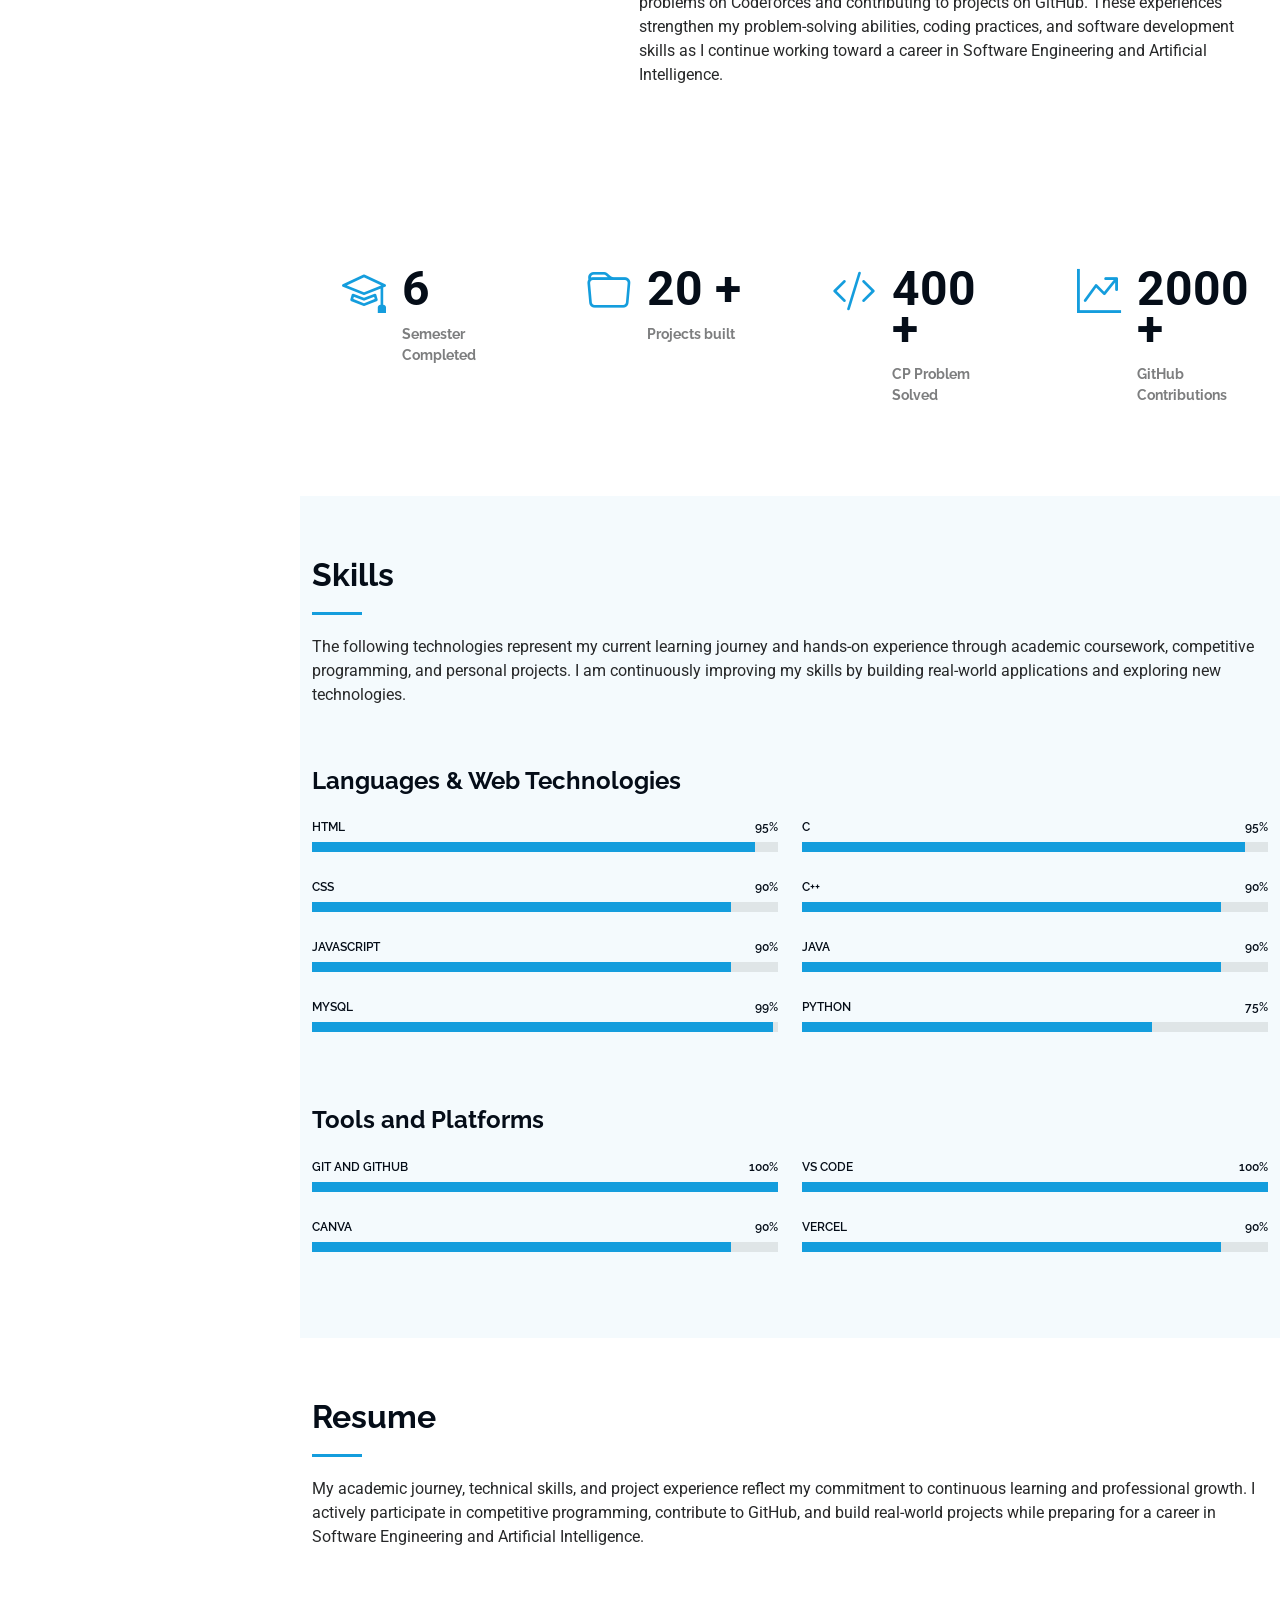
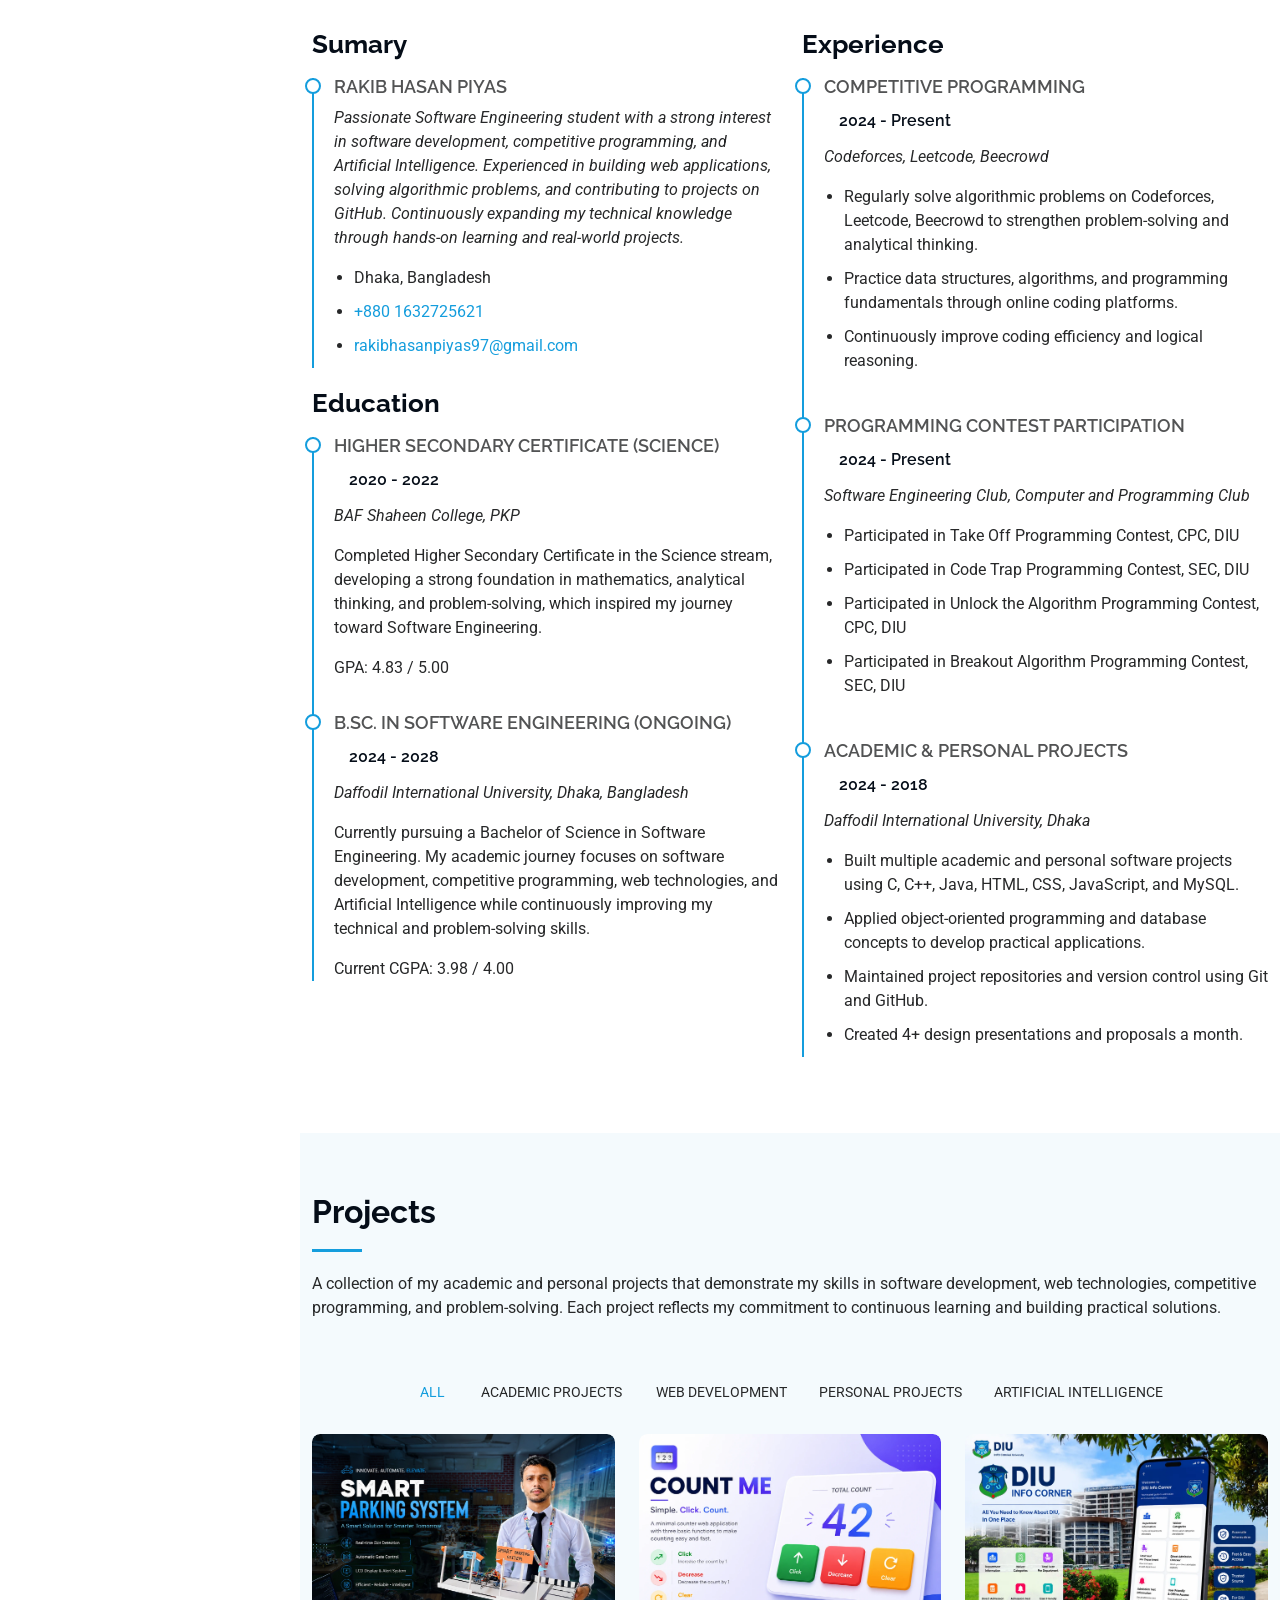
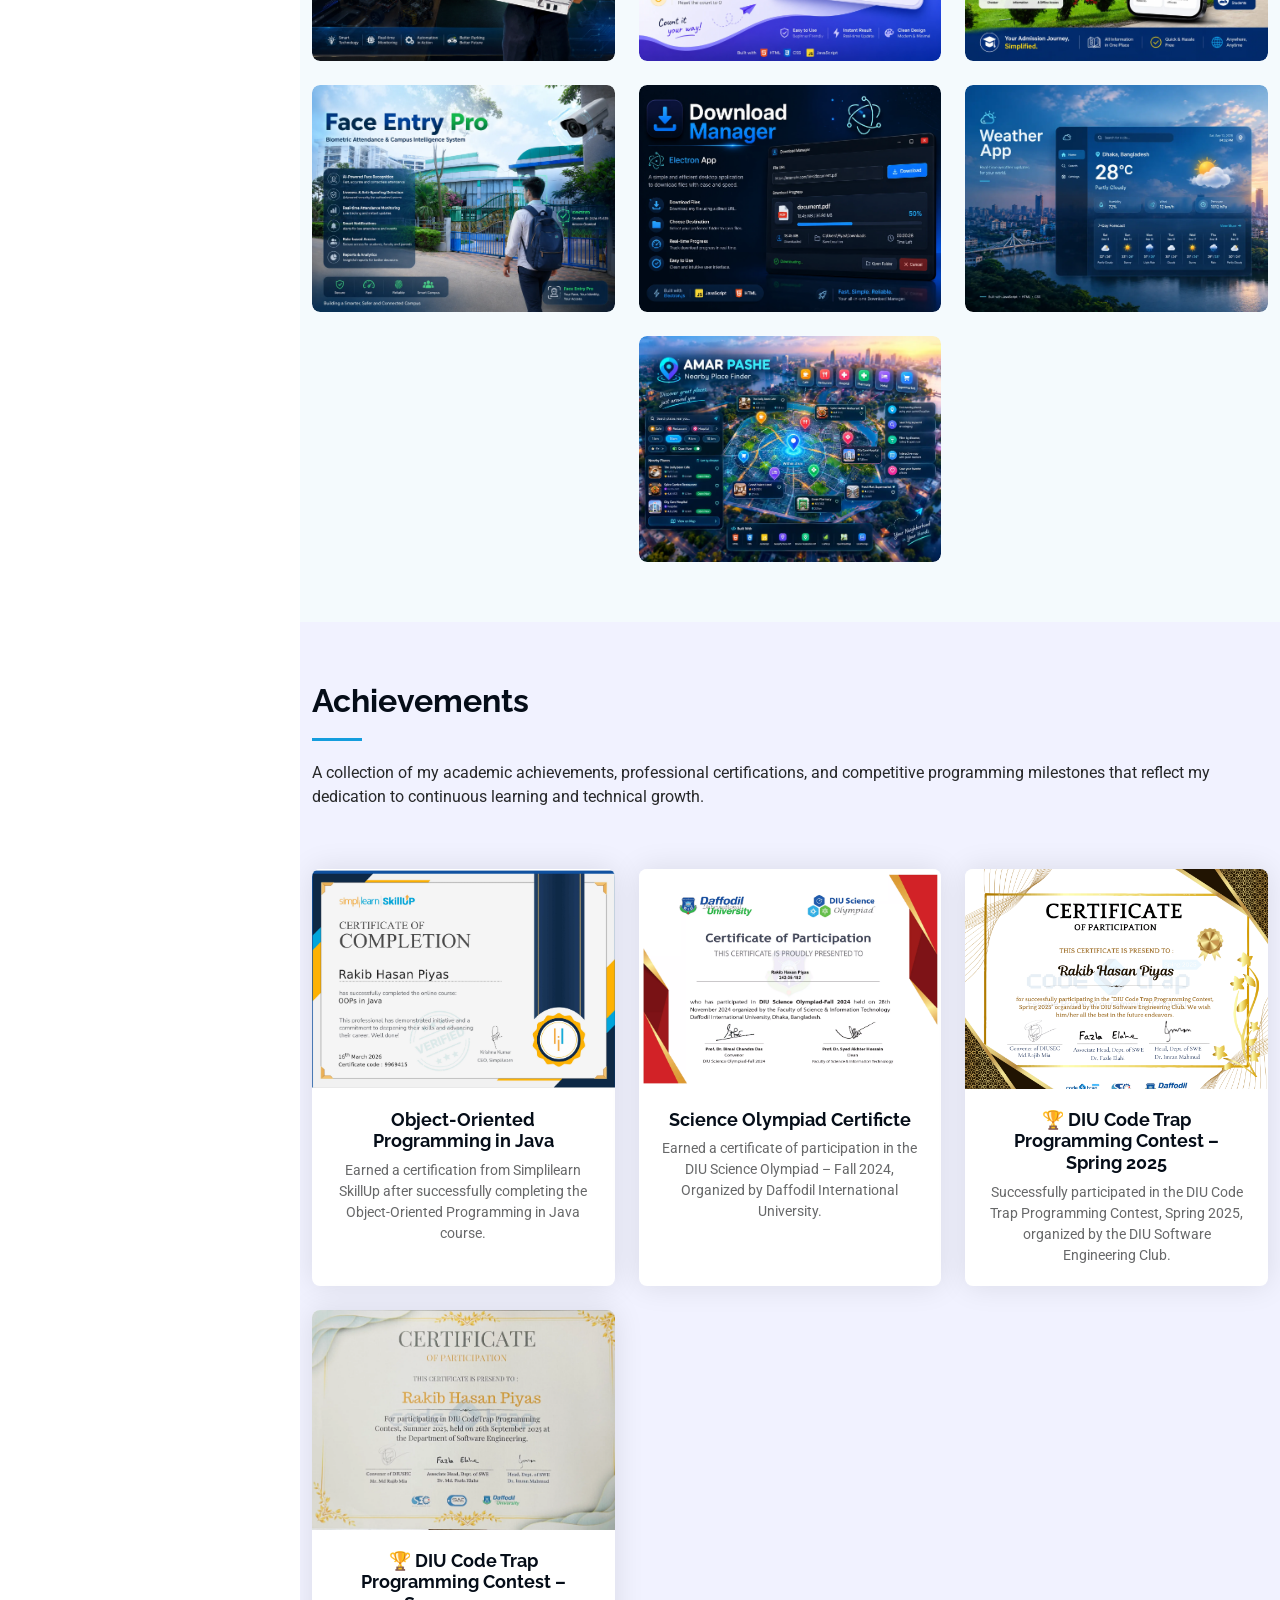
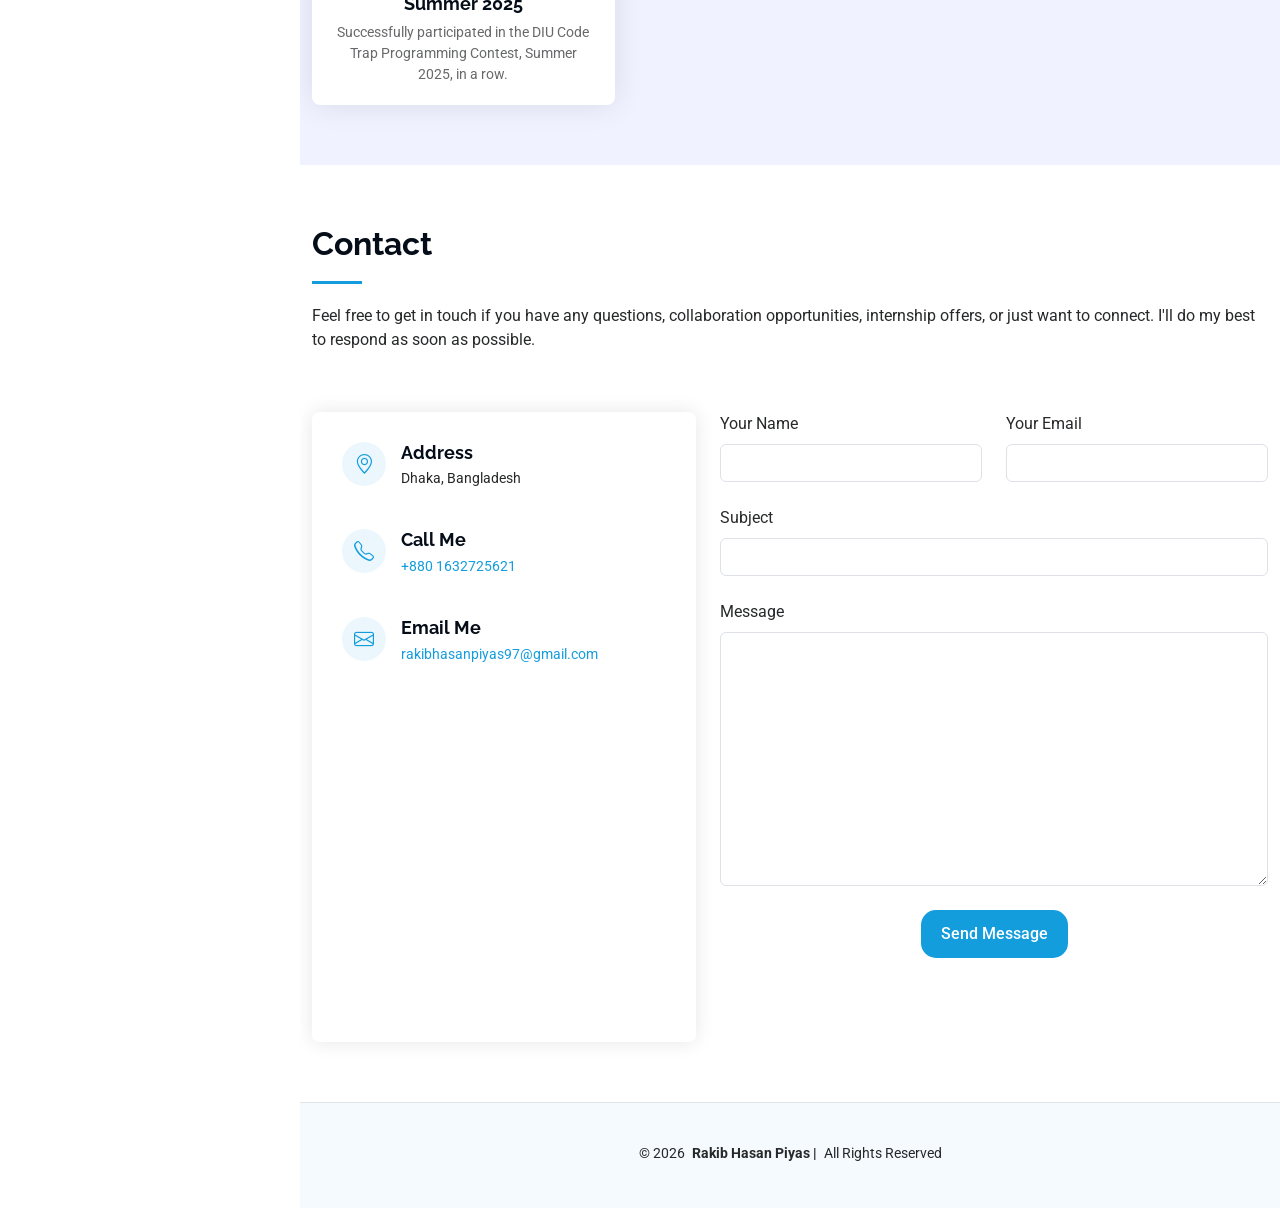
==== commit 56c87841: "Updated github contributions number" ====
--- a/index.html
+++ b/index.html
@@ -195,7 +195,7 @@
           <div class="col-lg-3 col-md-6">
             <div class="stats-item">
               <i class="bi bi-graph-up-arrow"></i>
-              <span data-purecounter-start="0" data-purecounter-end="700" data-purecounter-duration="1" class="purecounter plus"></span>
+              <span data-purecounter-start="0" data-purecounter-end="2000" data-purecounter-duration="1" class="purecounter plus"></span>
               <p><strong>GitHub Contributions</strong></p>
             </div>
           </div><!-- End Stats Item -->
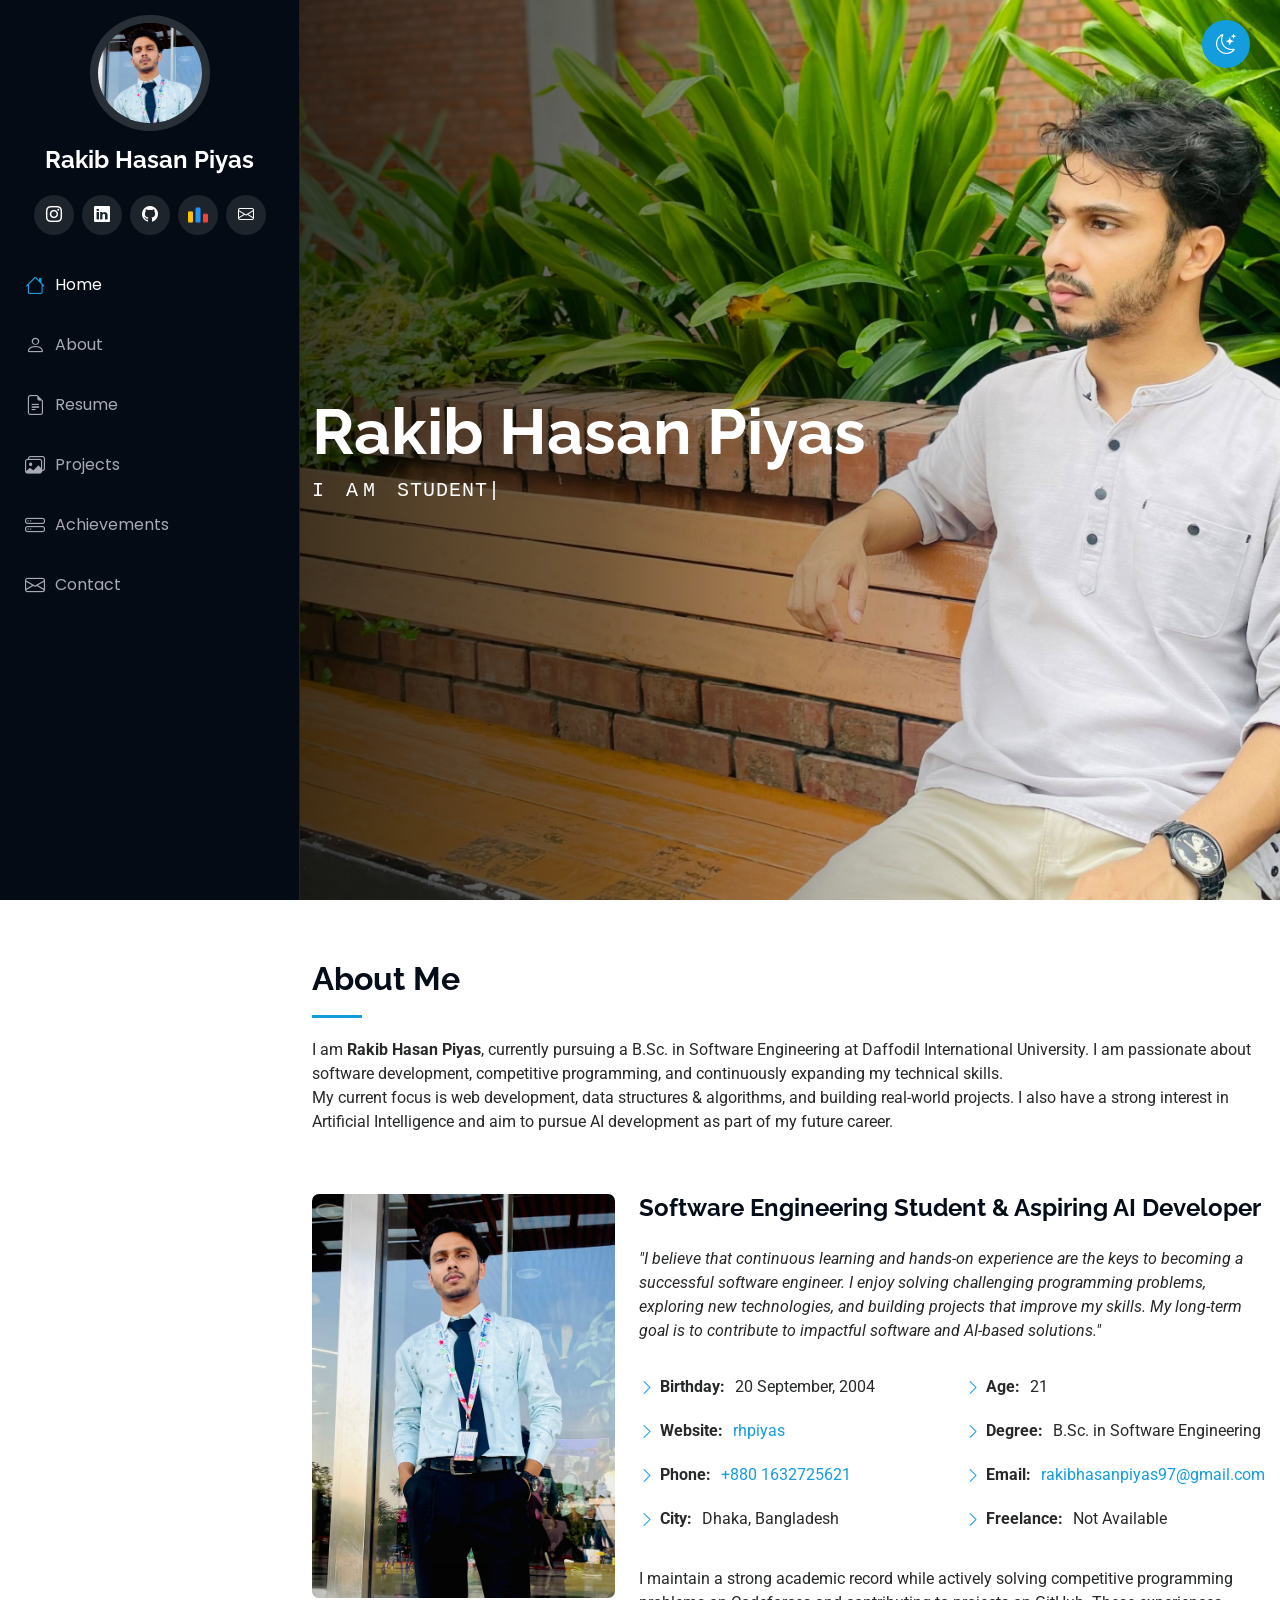
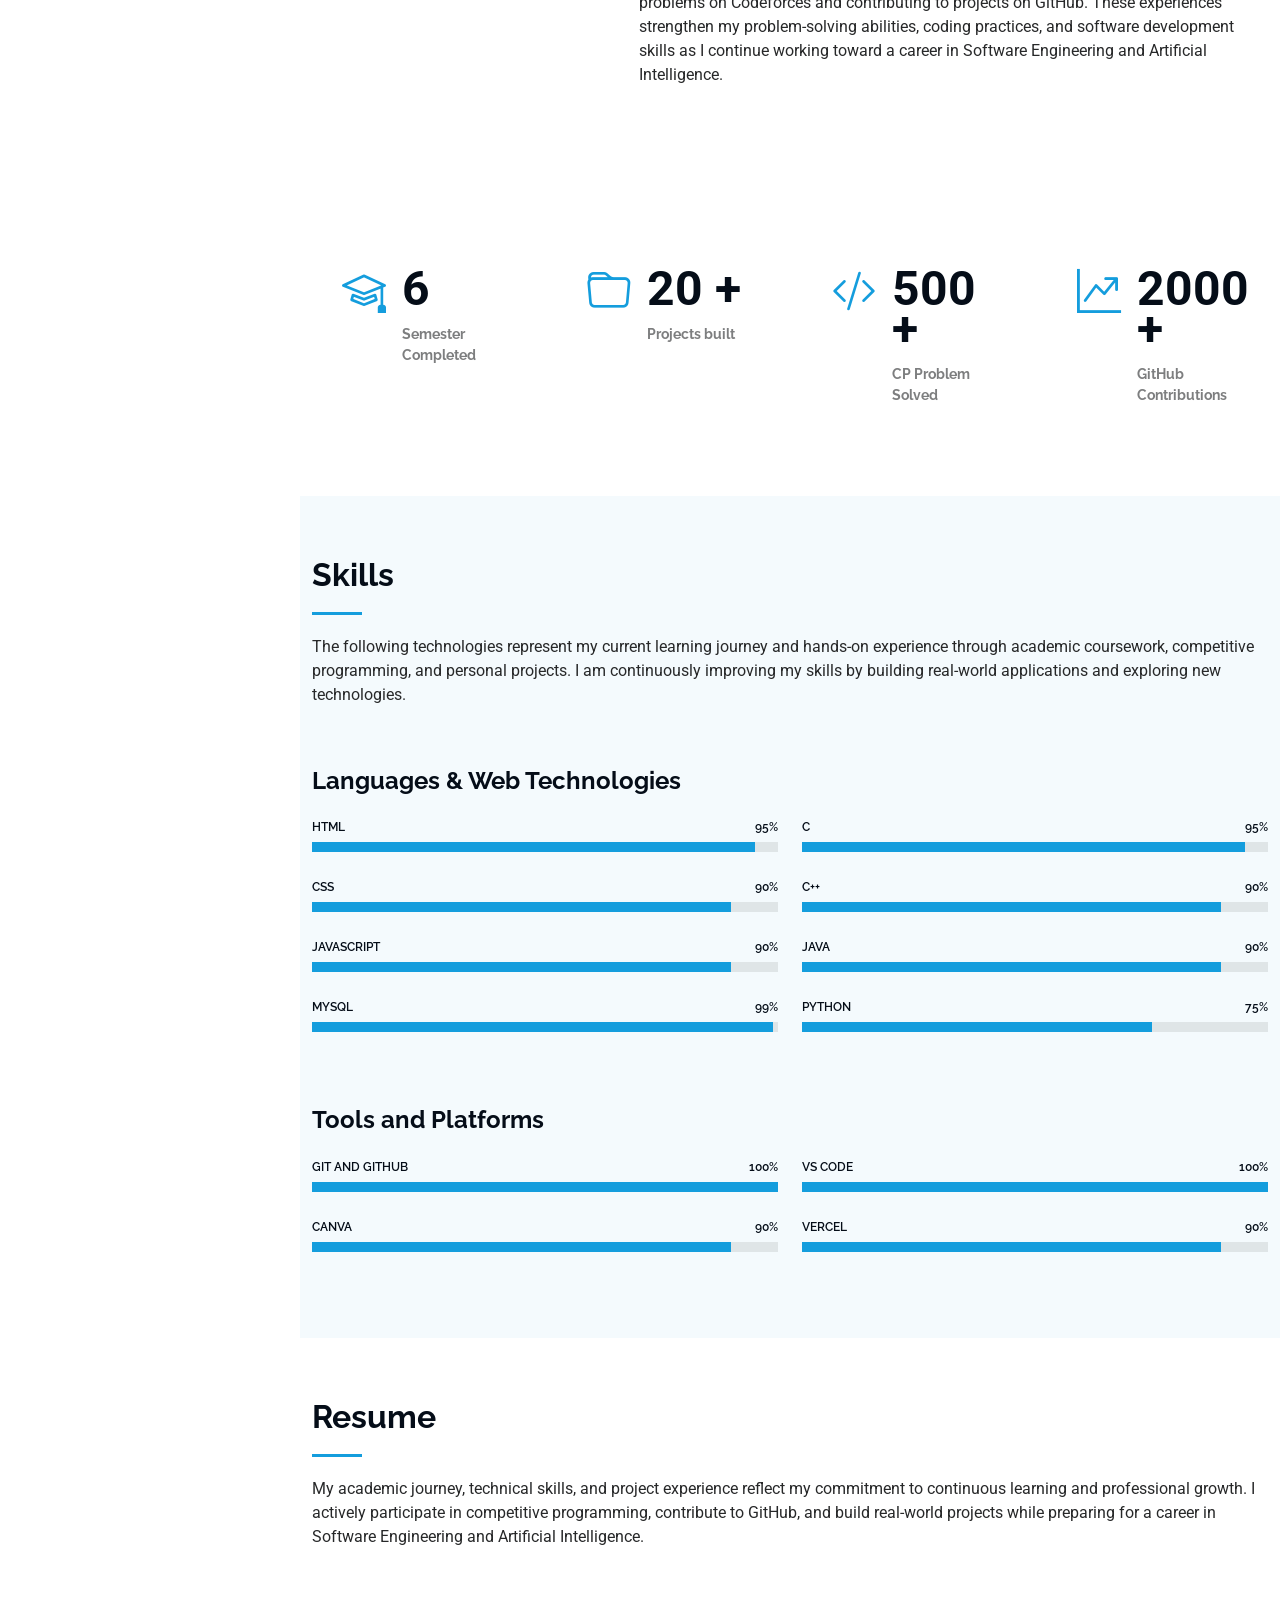
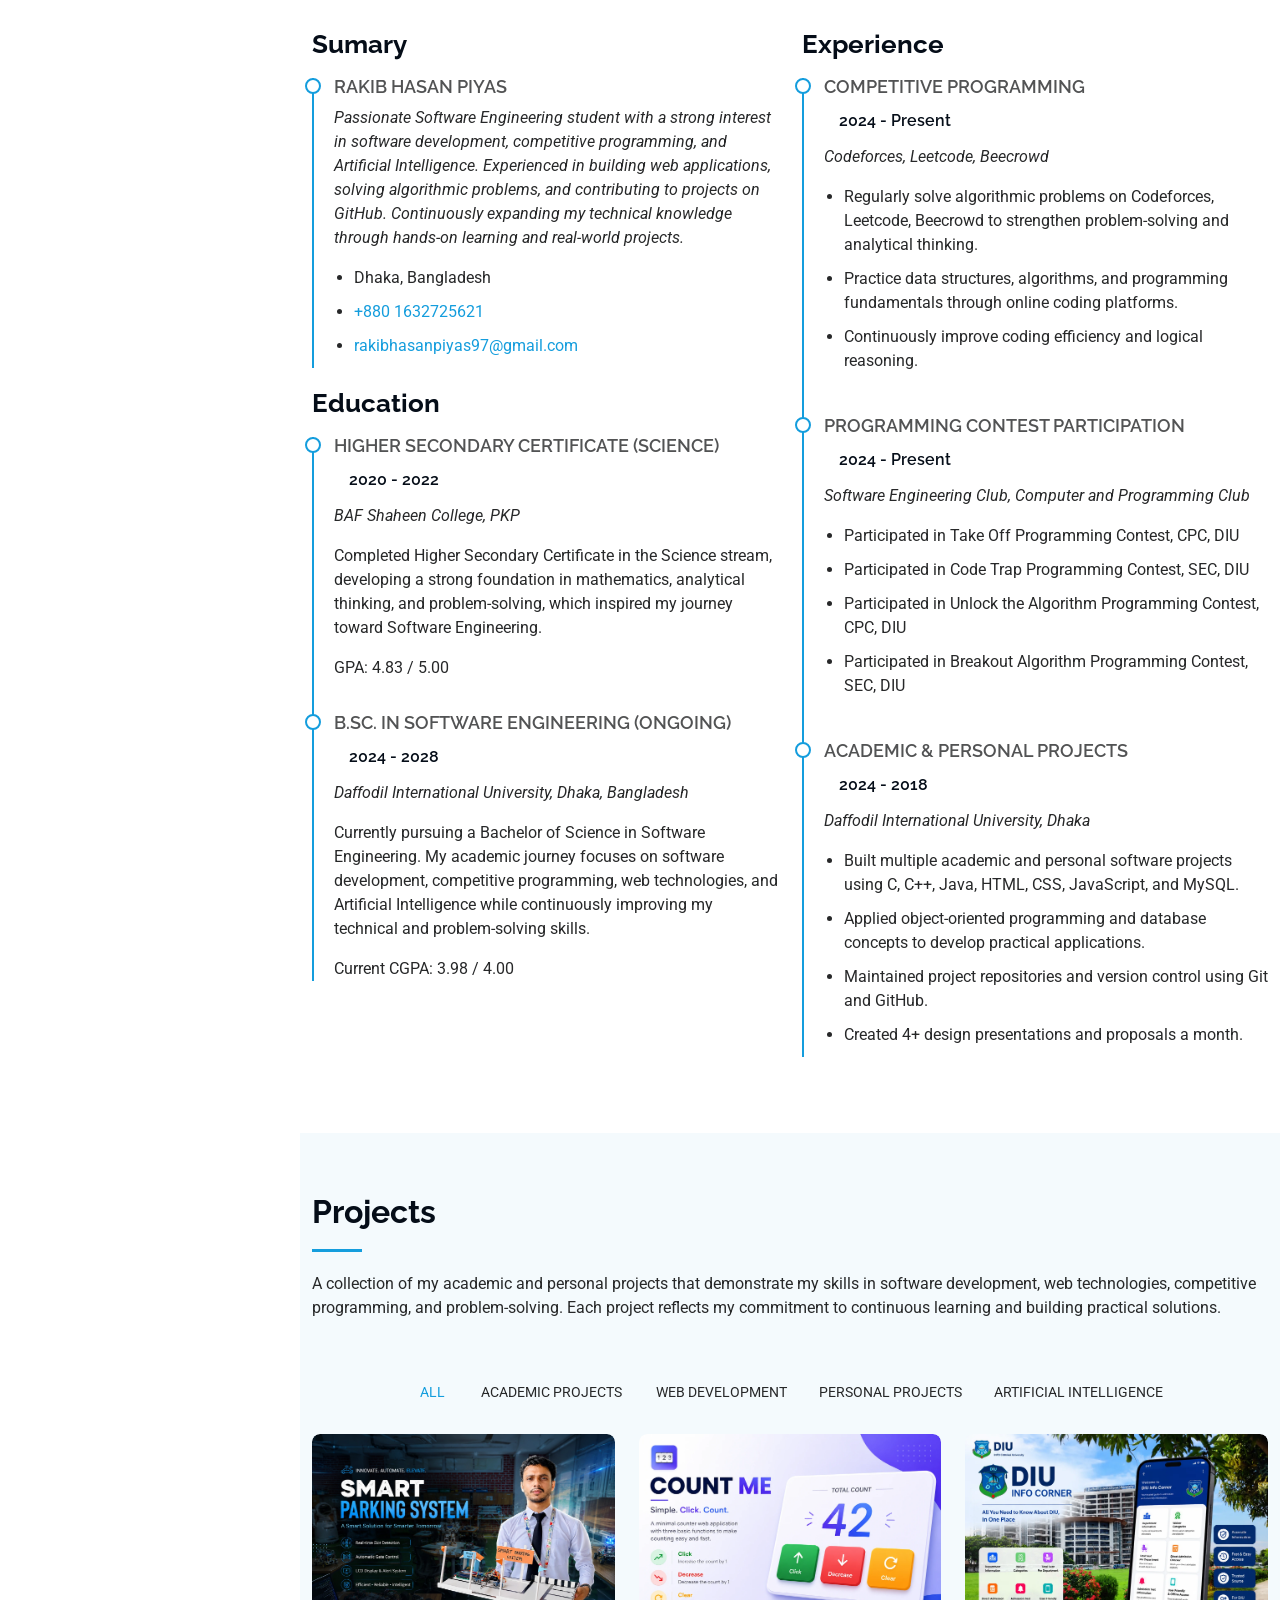
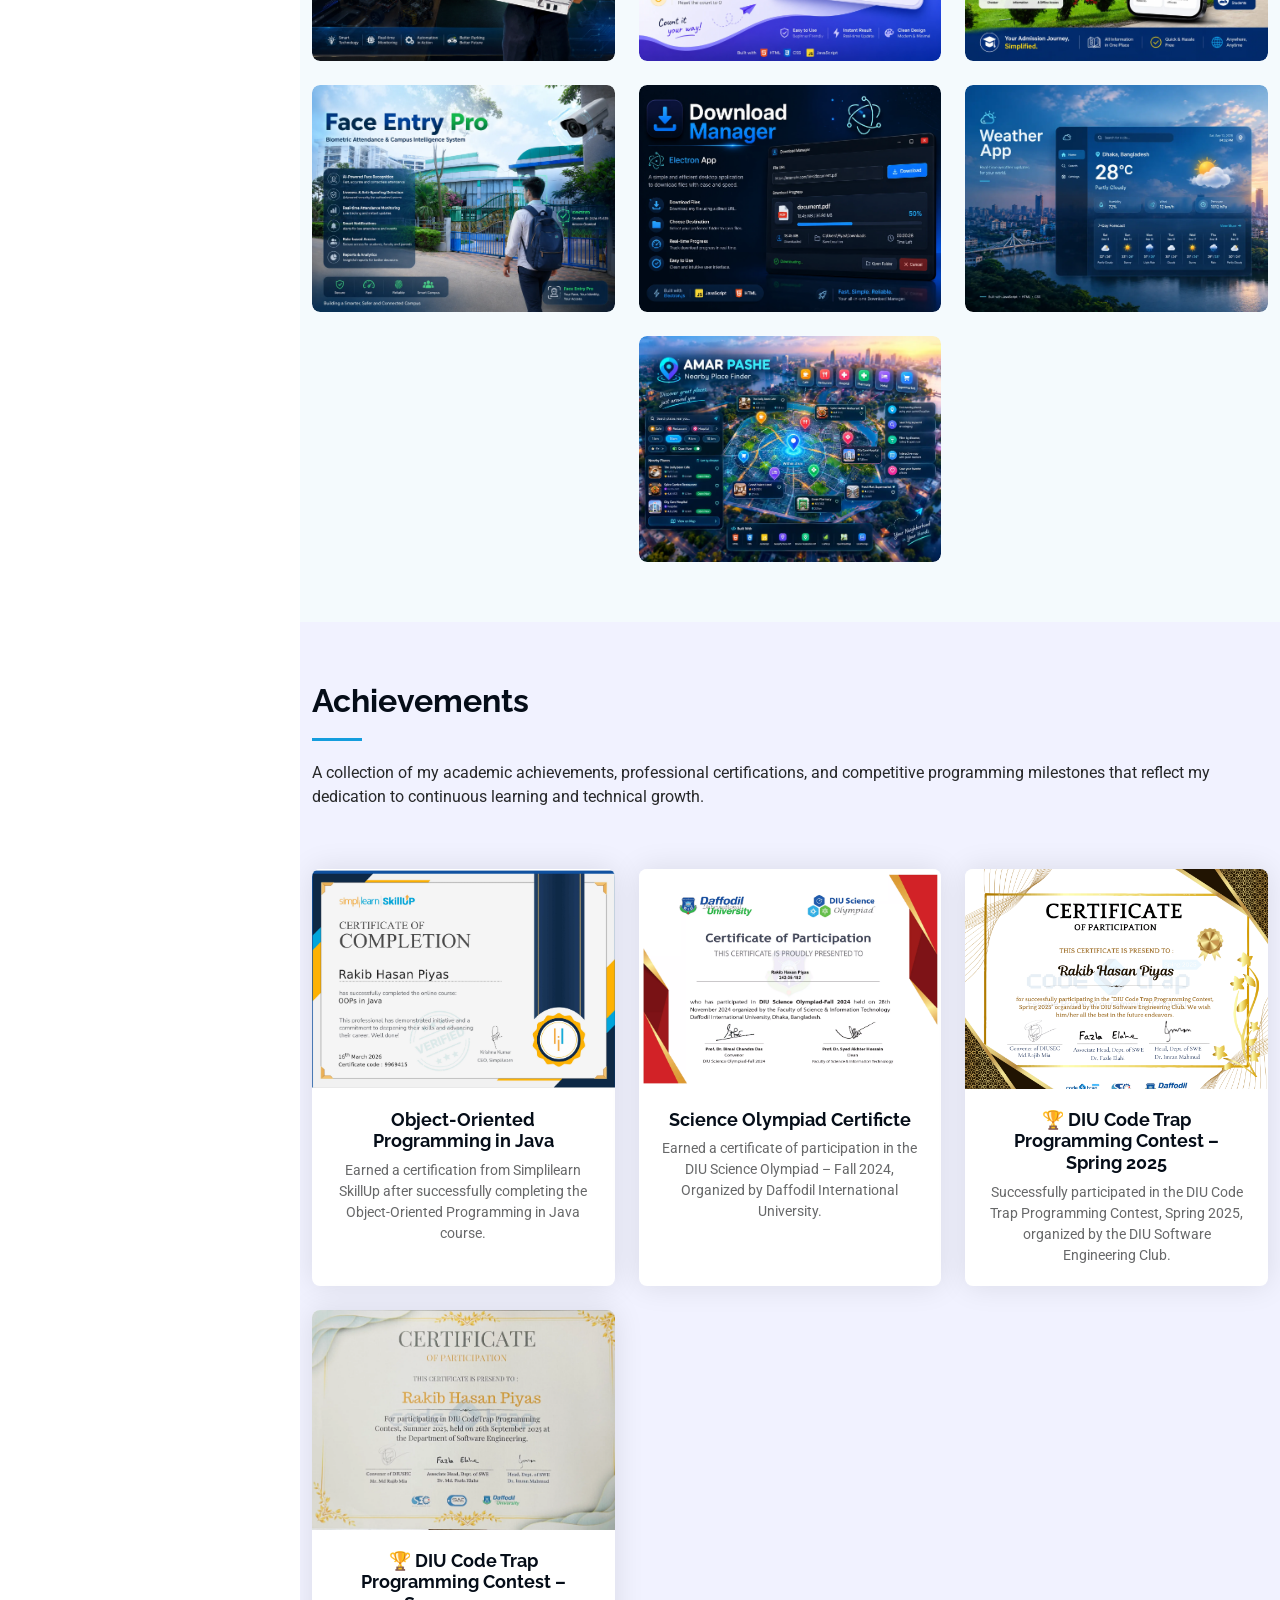
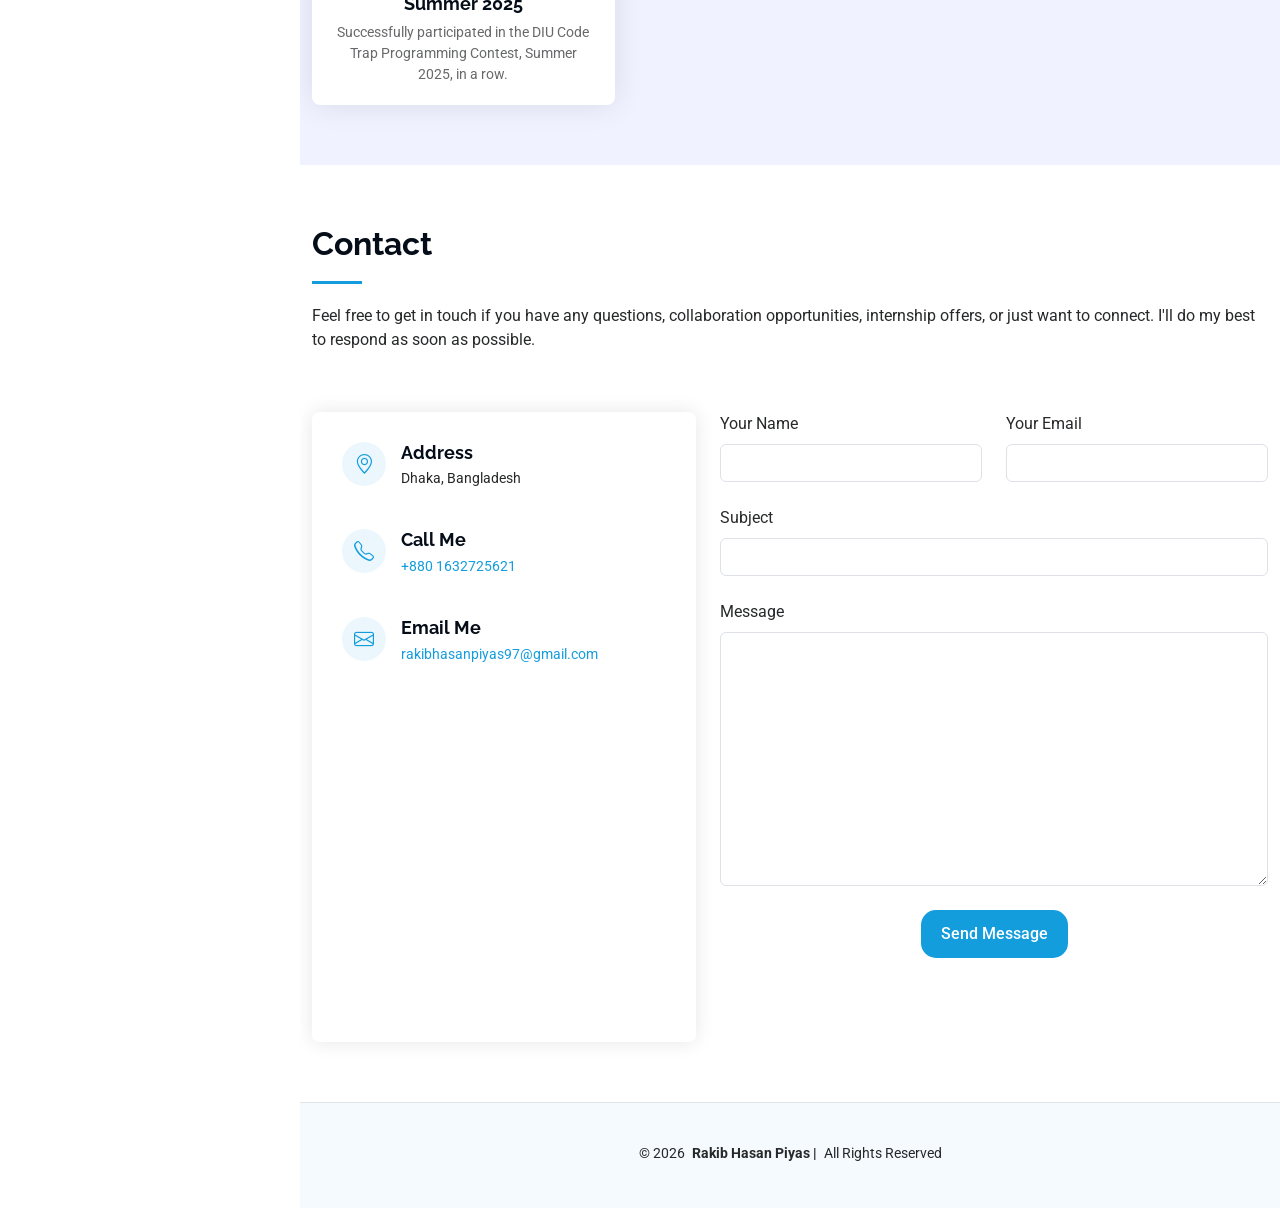
==== commit d12ffa4c: "Updated CP solving total numbers" ====
--- a/index.html
+++ b/index.html
@@ -187,7 +187,7 @@
           <div class="col-lg-3 col-md-6">
             <div class="stats-item">
               <i class="bi bi-code-slash"></i>
-              <span data-purecounter-start="0" data-purecounter-end="400" data-purecounter-duration="1" class="purecounter plus"></span>
+              <span data-purecounter-start="0" data-purecounter-end="500" data-purecounter-duration="1" class="purecounter plus"></span>
               <p><strong>CP Problem Solved</strong></p>
             </div>
           </div><!-- End Stats Item -->
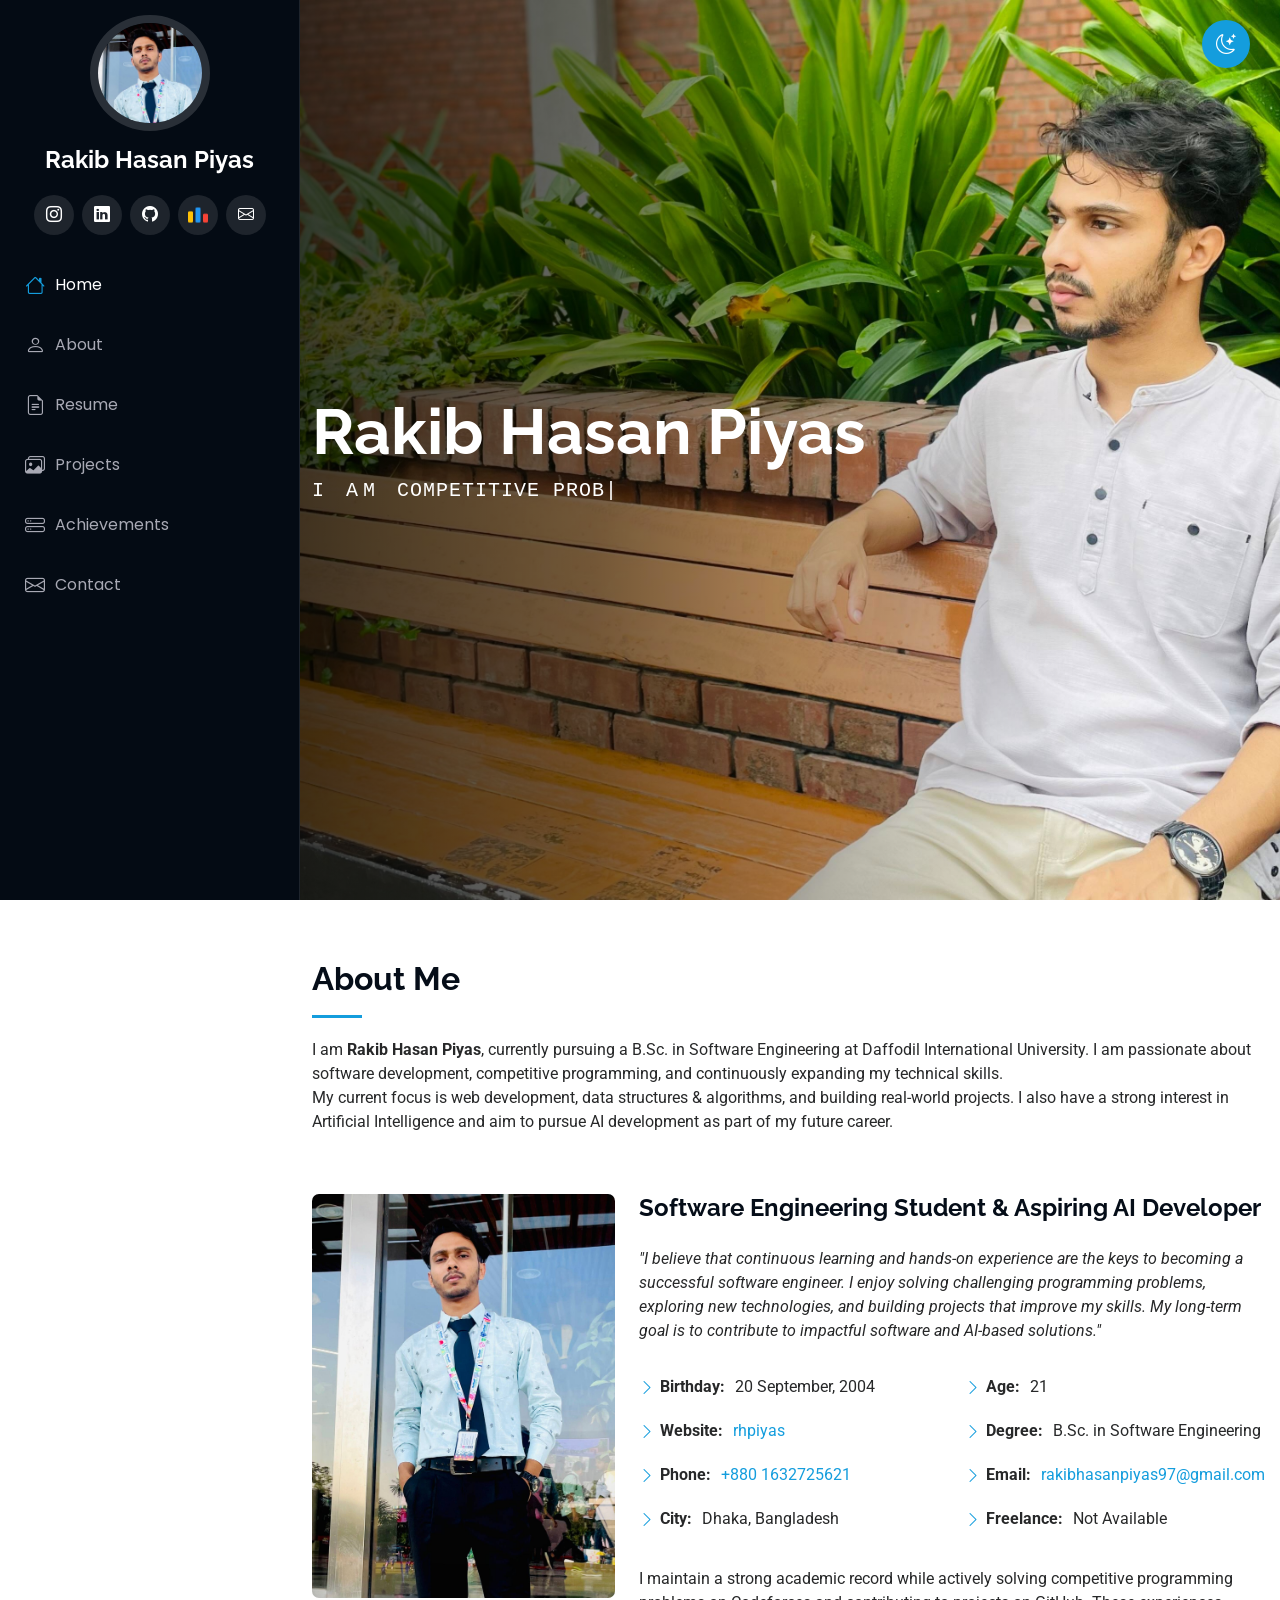
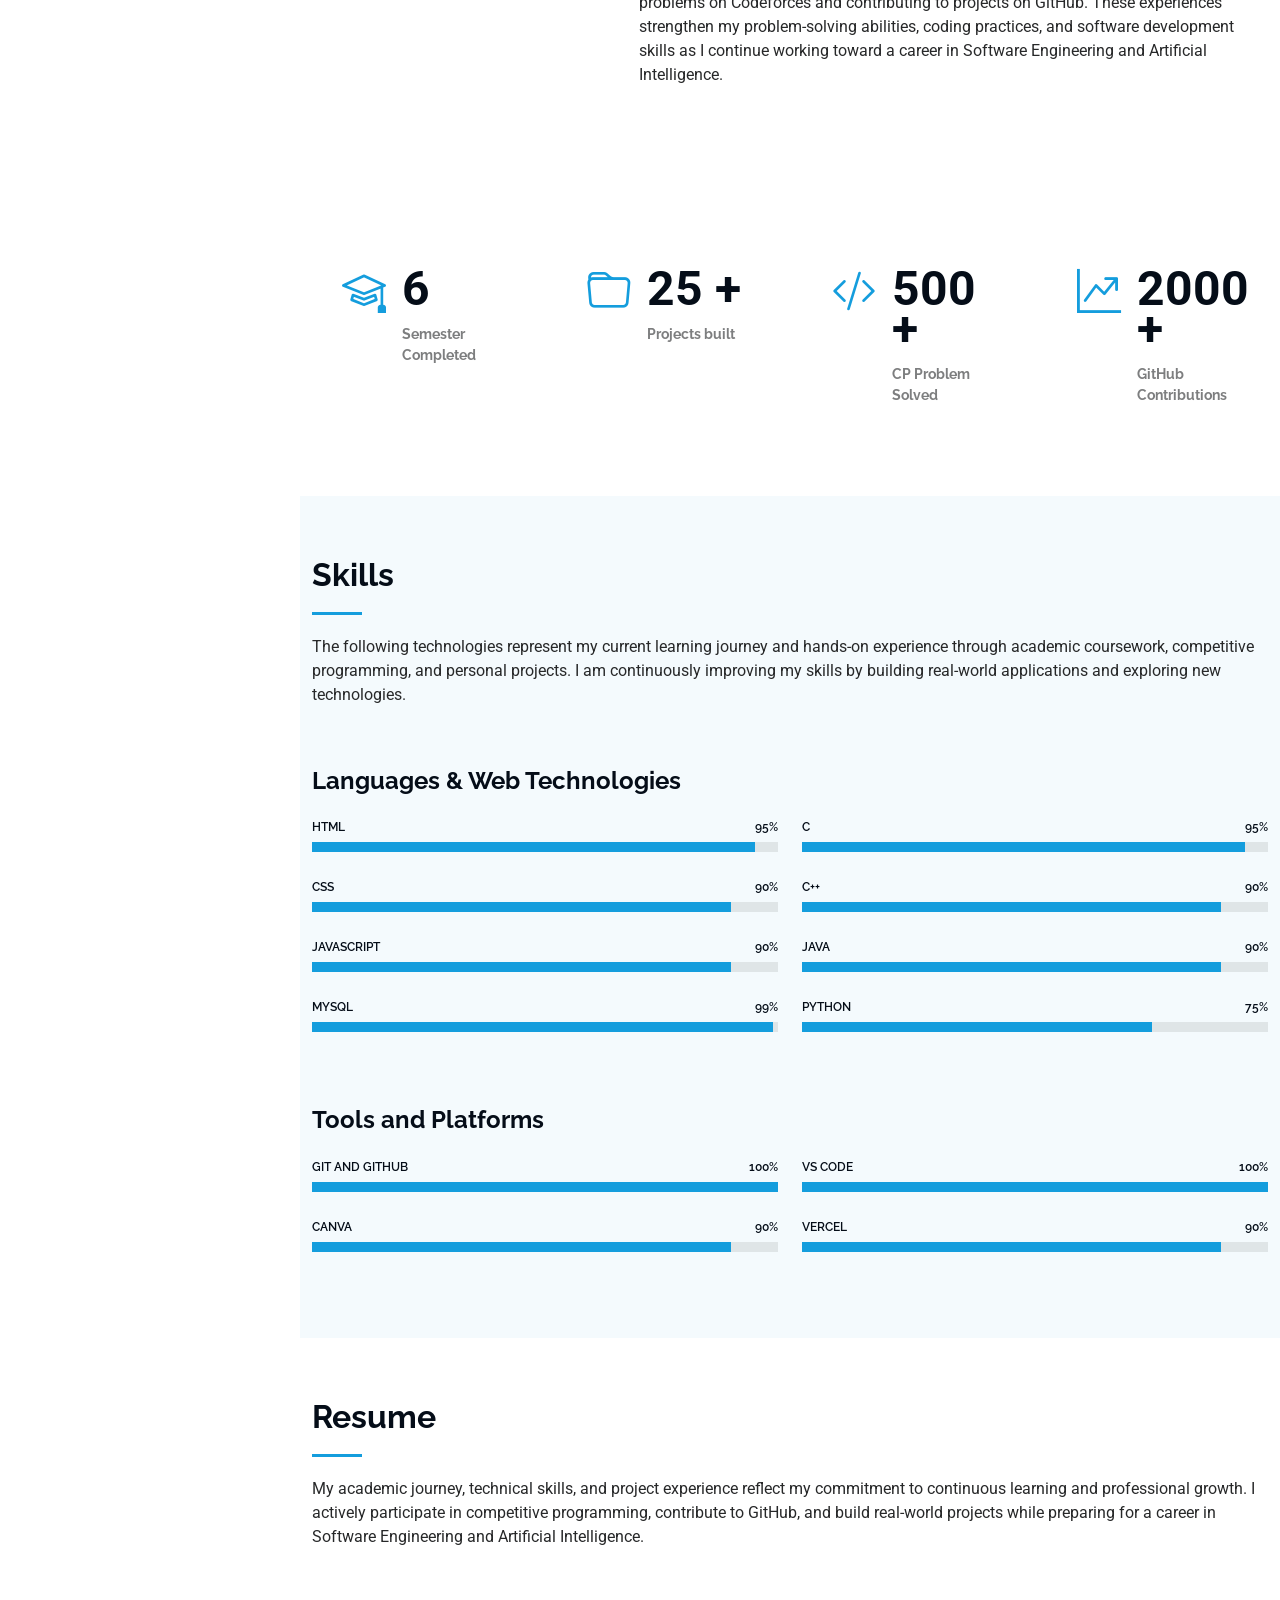
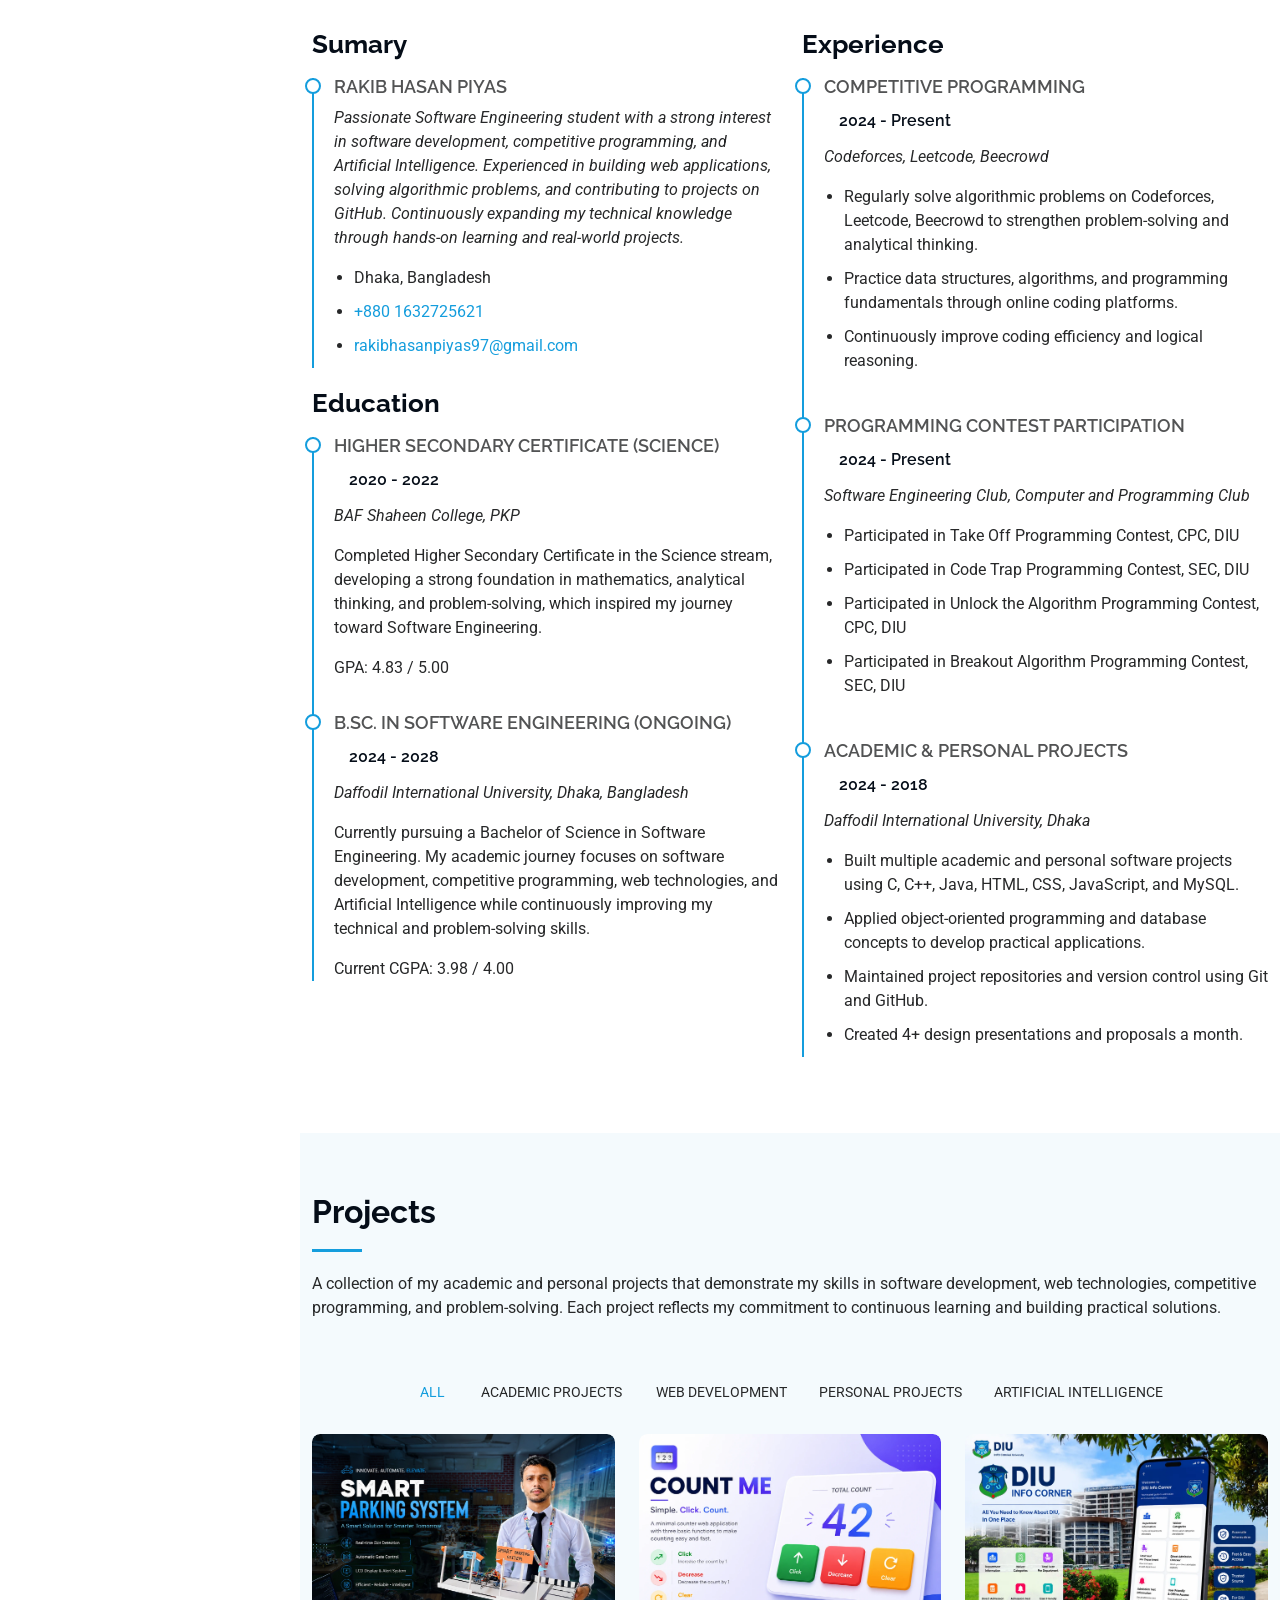
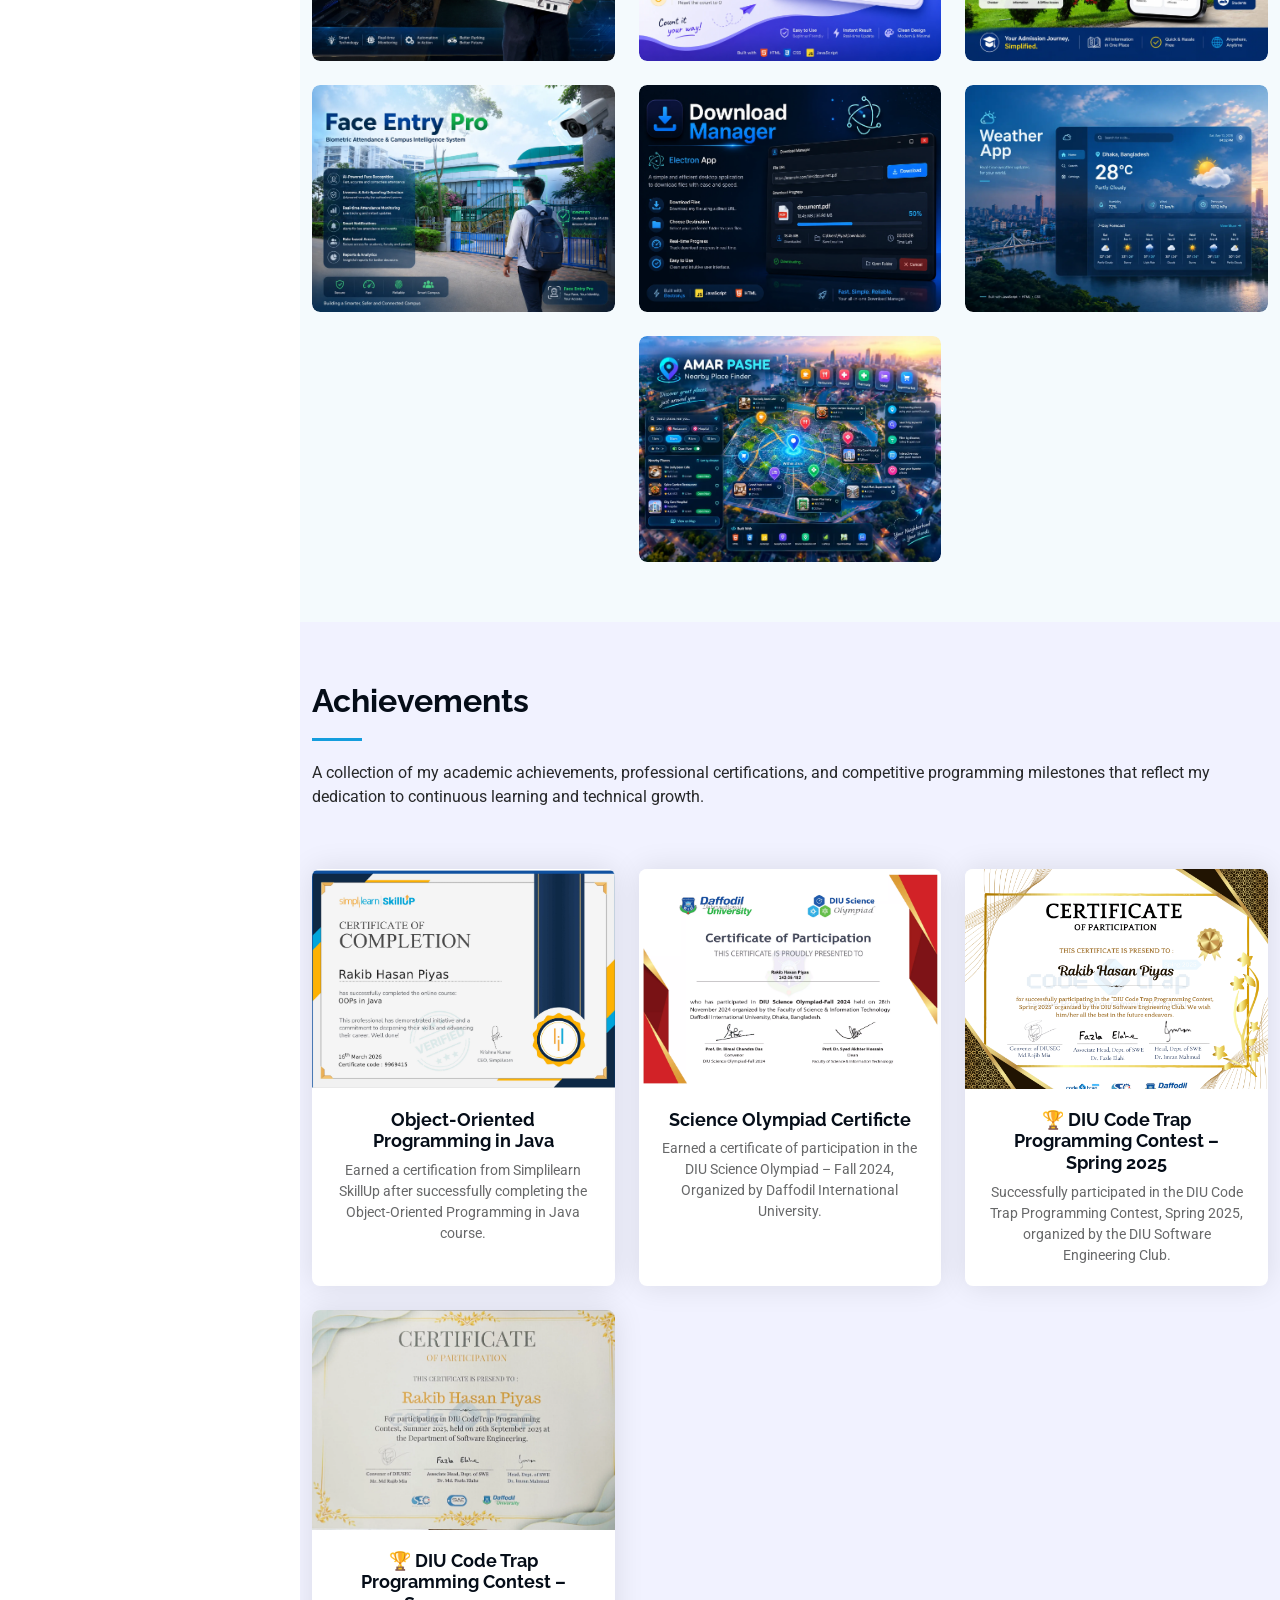
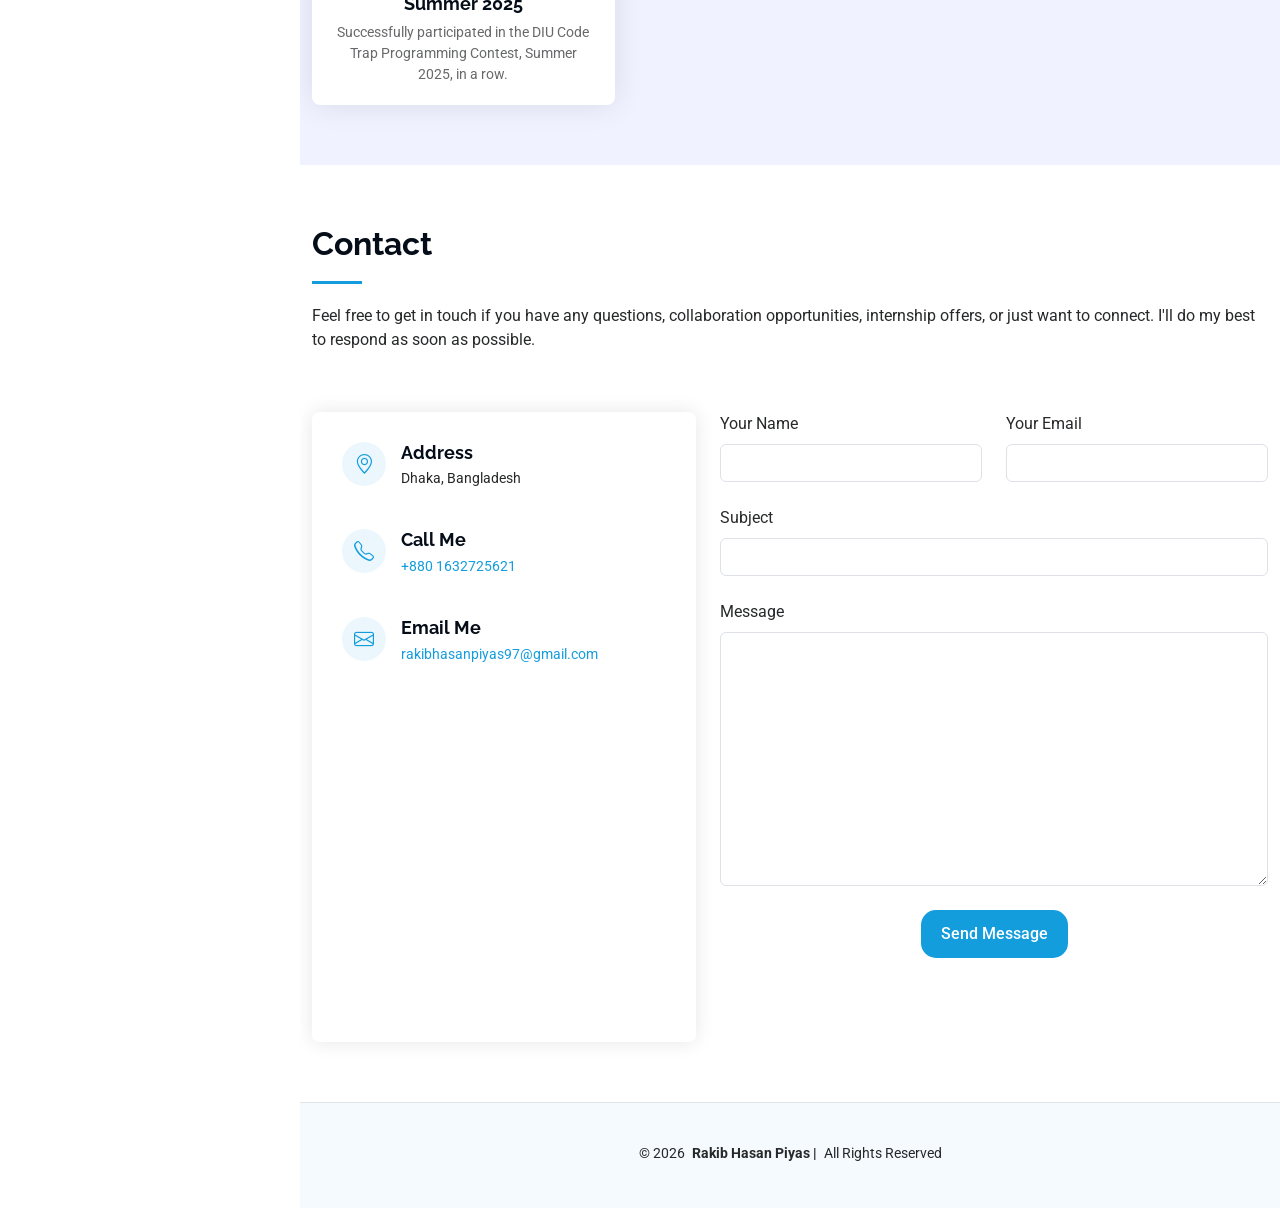
==== commit cac37274: "Updated total project build number" ====
--- a/index.html
+++ b/index.html
@@ -179,7 +179,7 @@
           <div class="col-lg-3 col-md-6">
             <div class="stats-item">
               <i class="bi bi-folder"></i>
-              <span data-purecounter-start="0" data-purecounter-end="20" data-purecounter-duration="1" class="purecounter plus"></span>
+              <span data-purecounter-start="0" data-purecounter-end="25" data-purecounter-duration="1" class="purecounter plus"></span>
               <p><strong>Projects built</strong></p>
             </div>
           </div><!-- End Stats Item -->
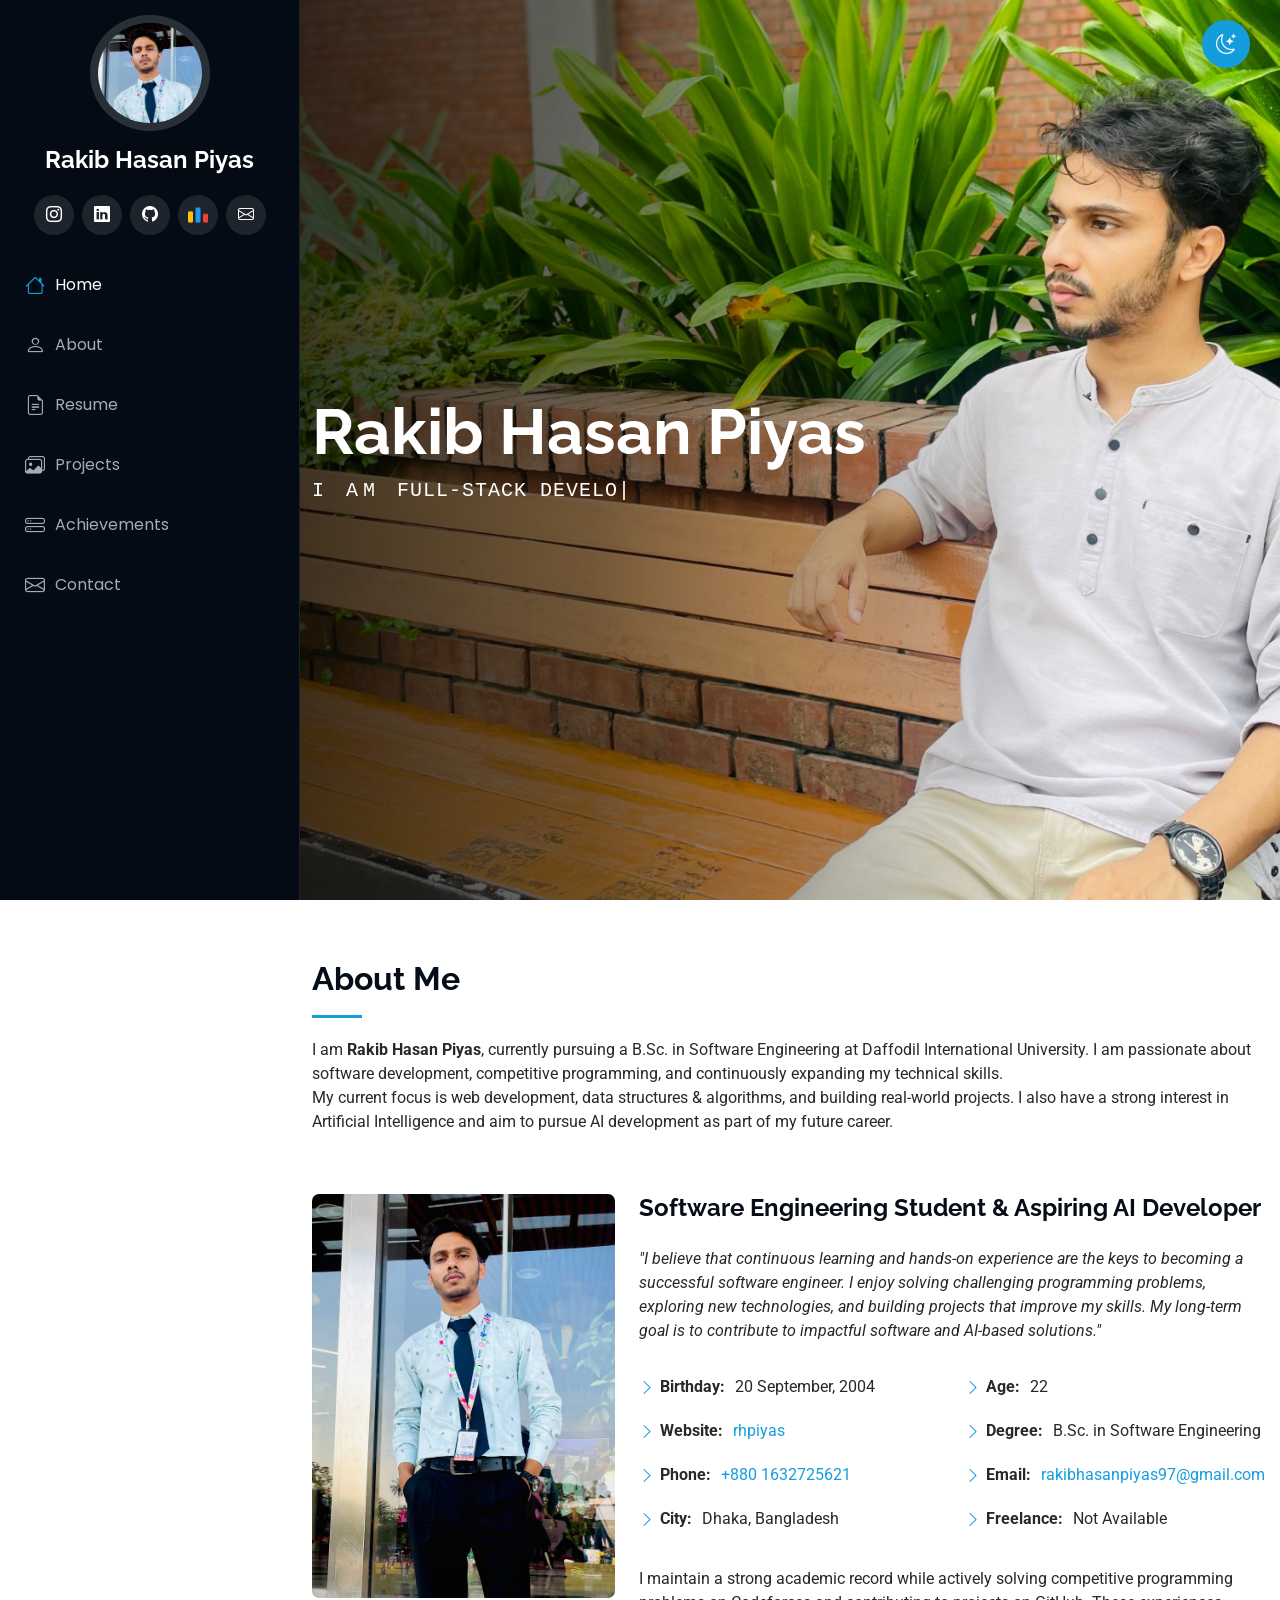
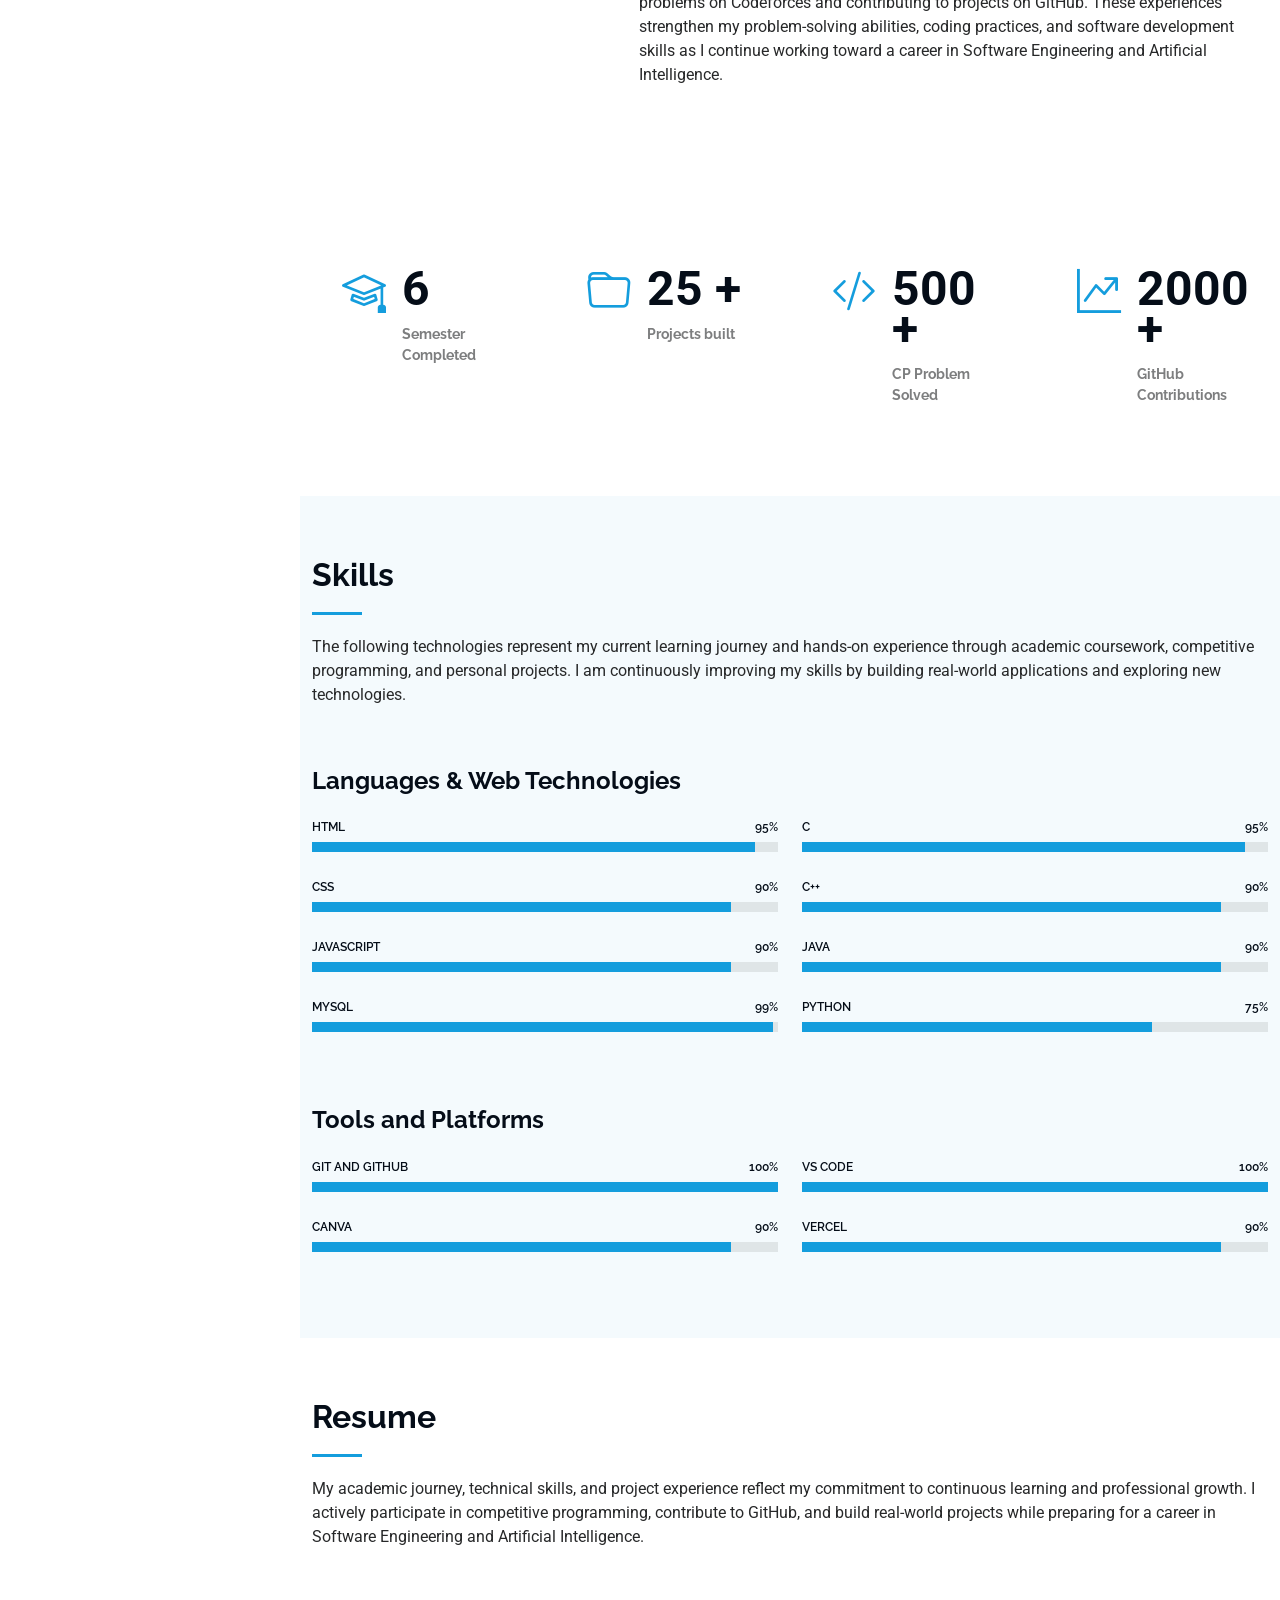
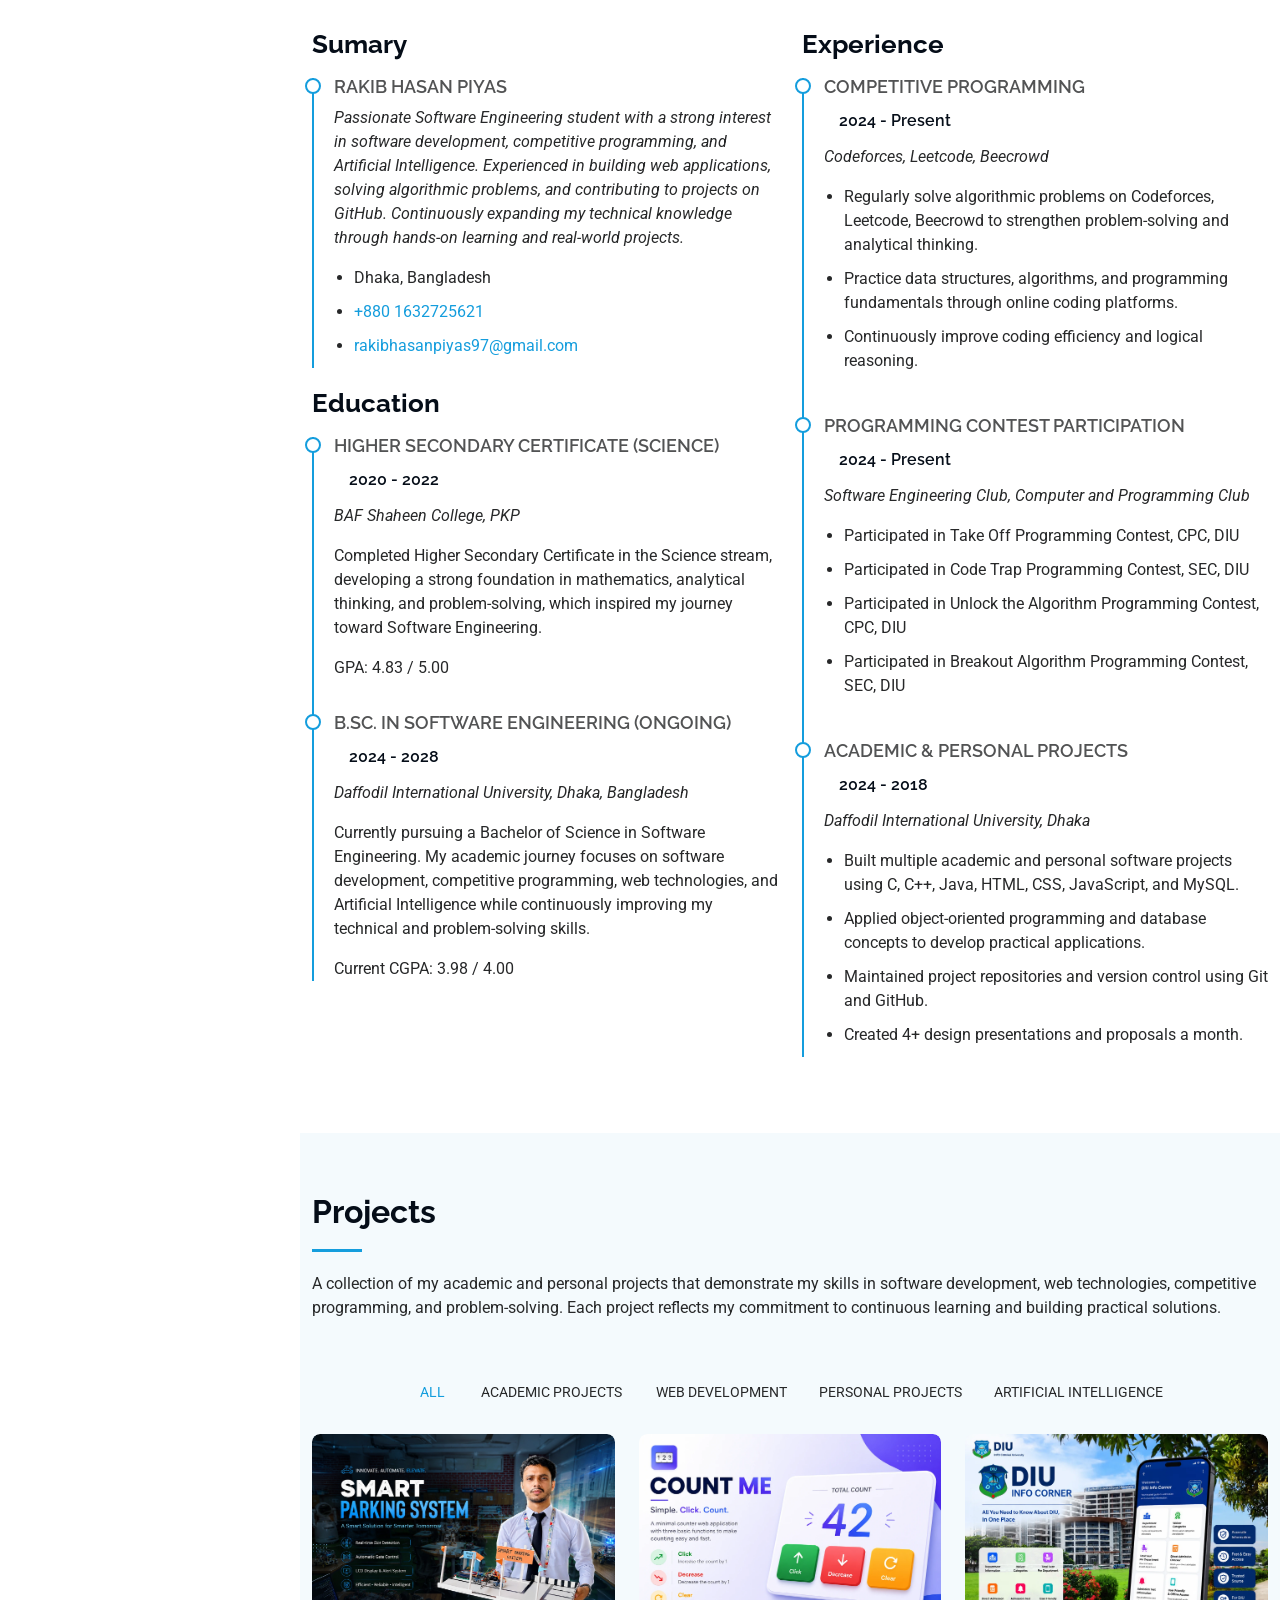
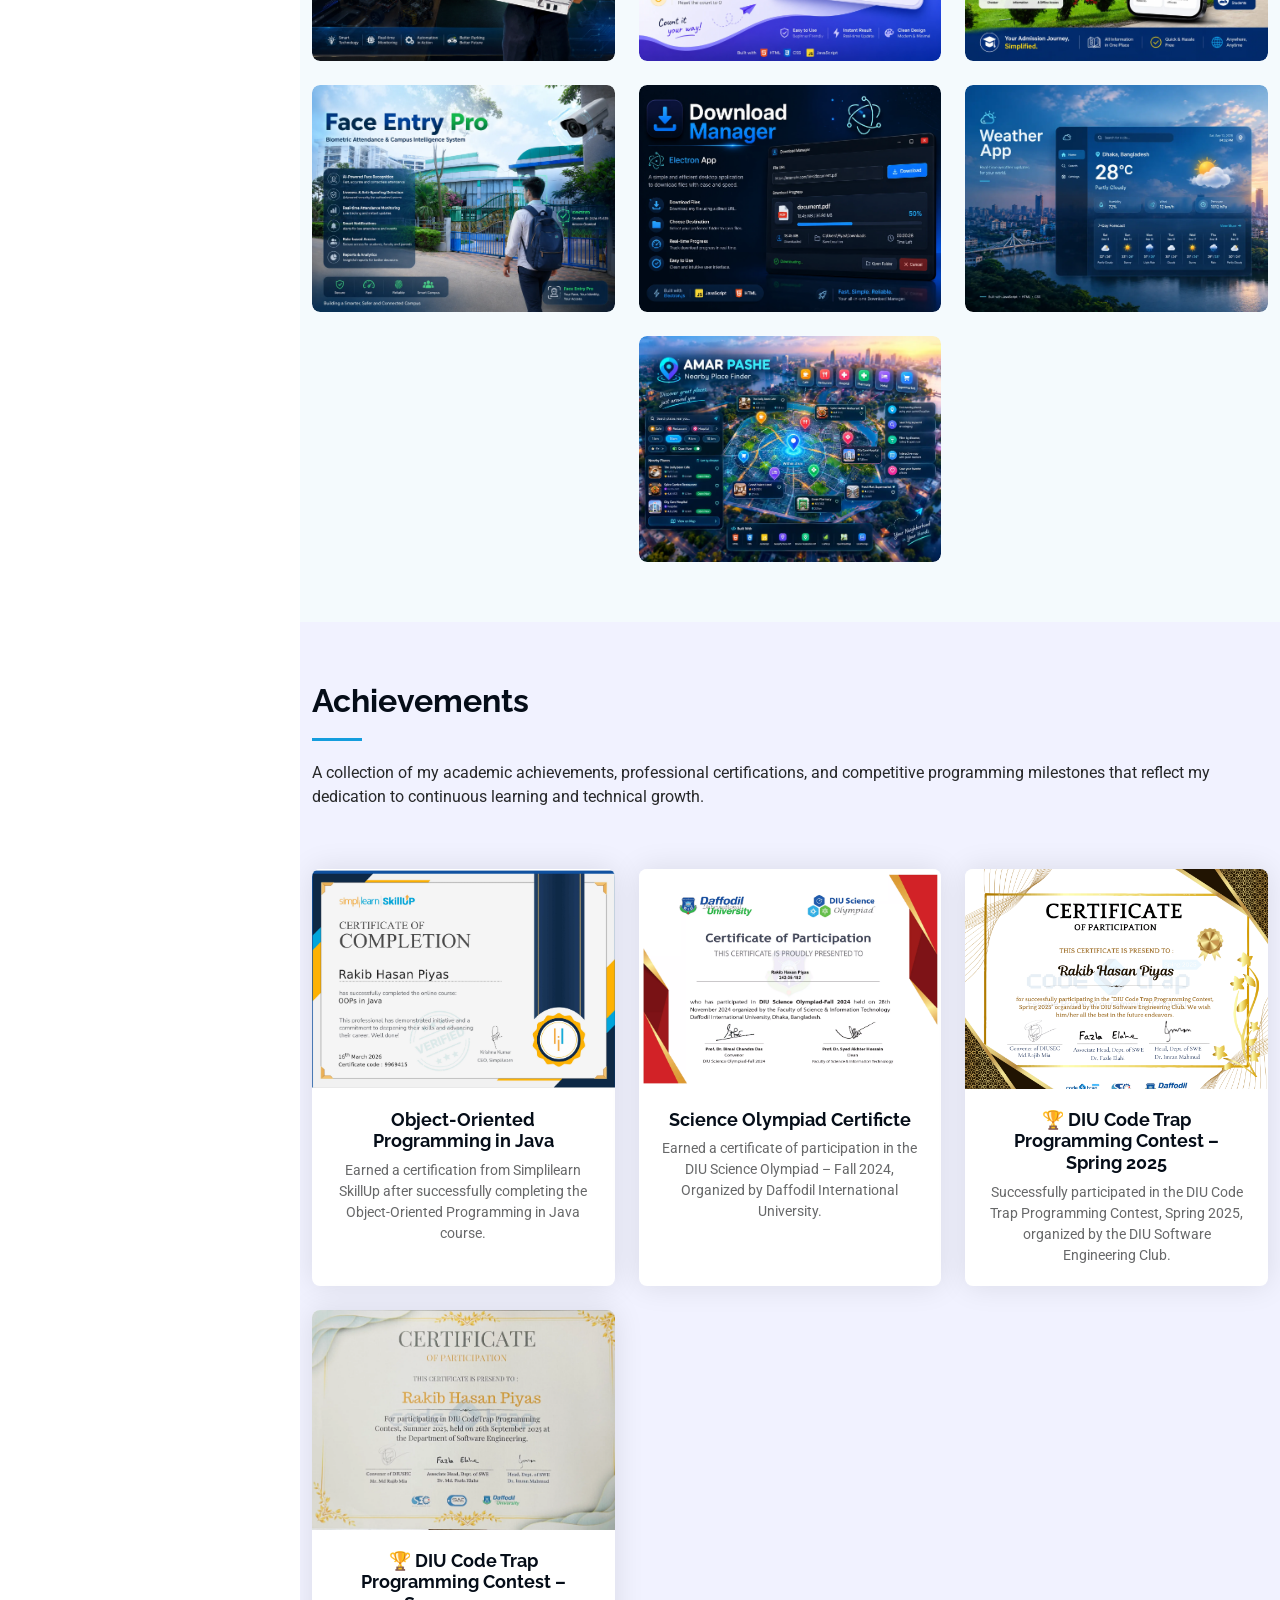
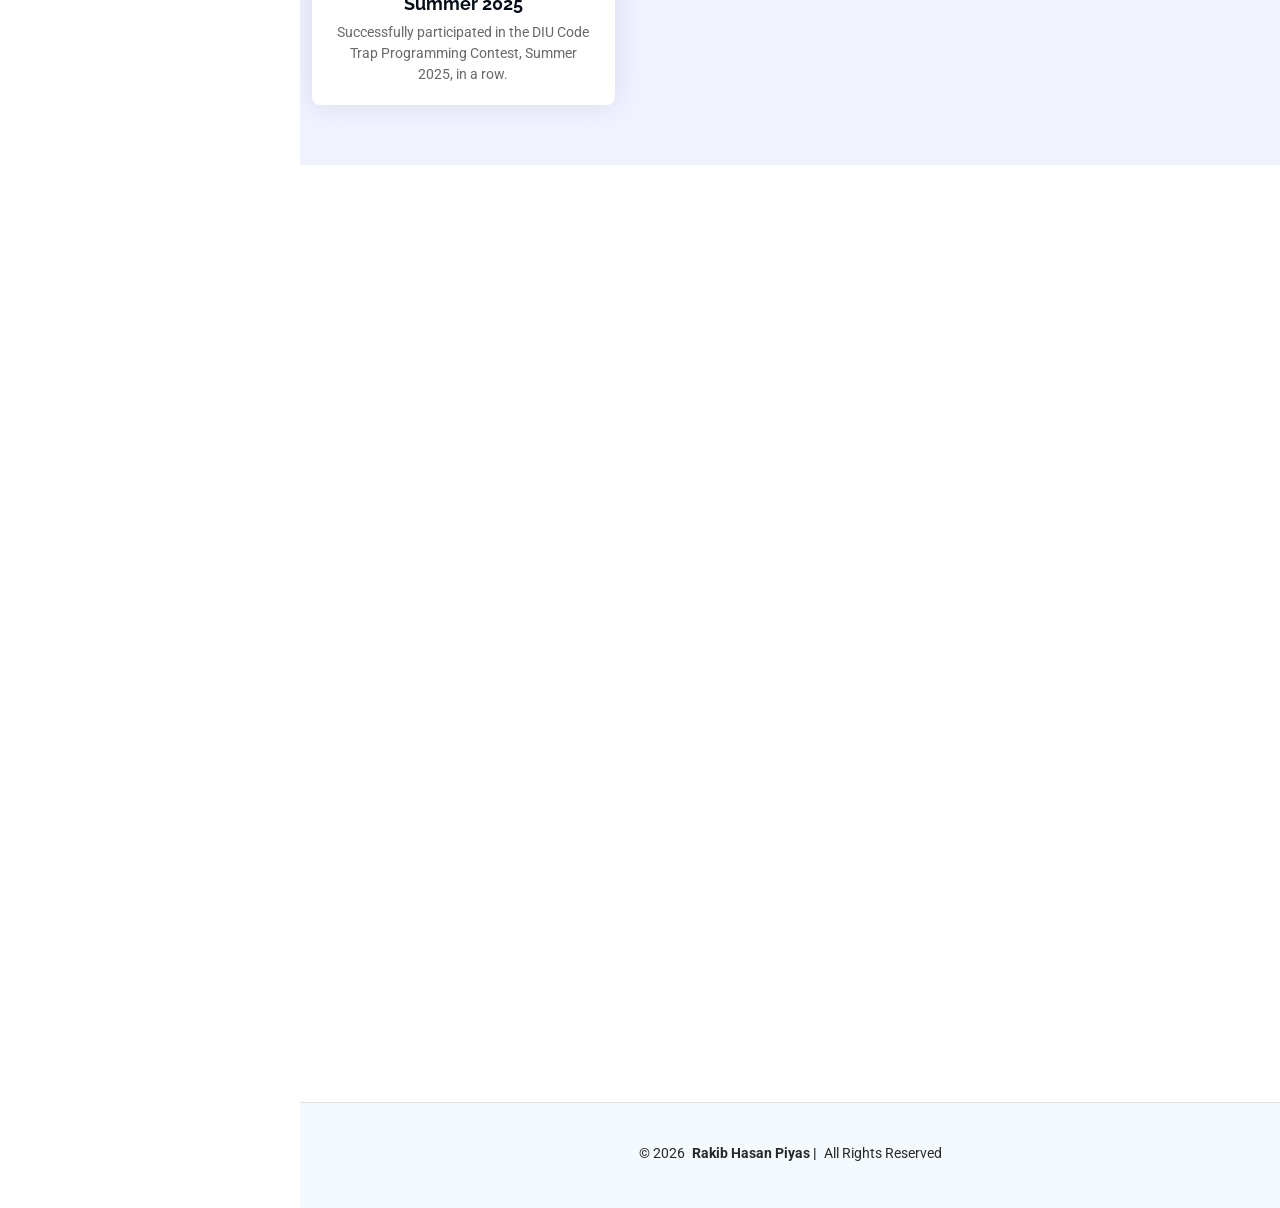
==== commit f973e32f: "Updated age" ====
--- a/index.html
+++ b/index.html
@@ -135,7 +135,7 @@
               </div>
               <div class="col-lg-6">
                 <ul>
-                  <li><i class="bi bi-chevron-right"></i> <strong>Age:</strong> <span>21</span></li>
+                  <li><i class="bi bi-chevron-right"></i> <strong>Age:</strong> <span>22</span></li>
                   <li><i class="bi bi-chevron-right"></i> <strong>Degree:</strong> <span>B.Sc. in Software Engineering</span></li>
                   <li>
                     <i class="bi bi-chevron-right"></i> <strong>Email:</strong> 
